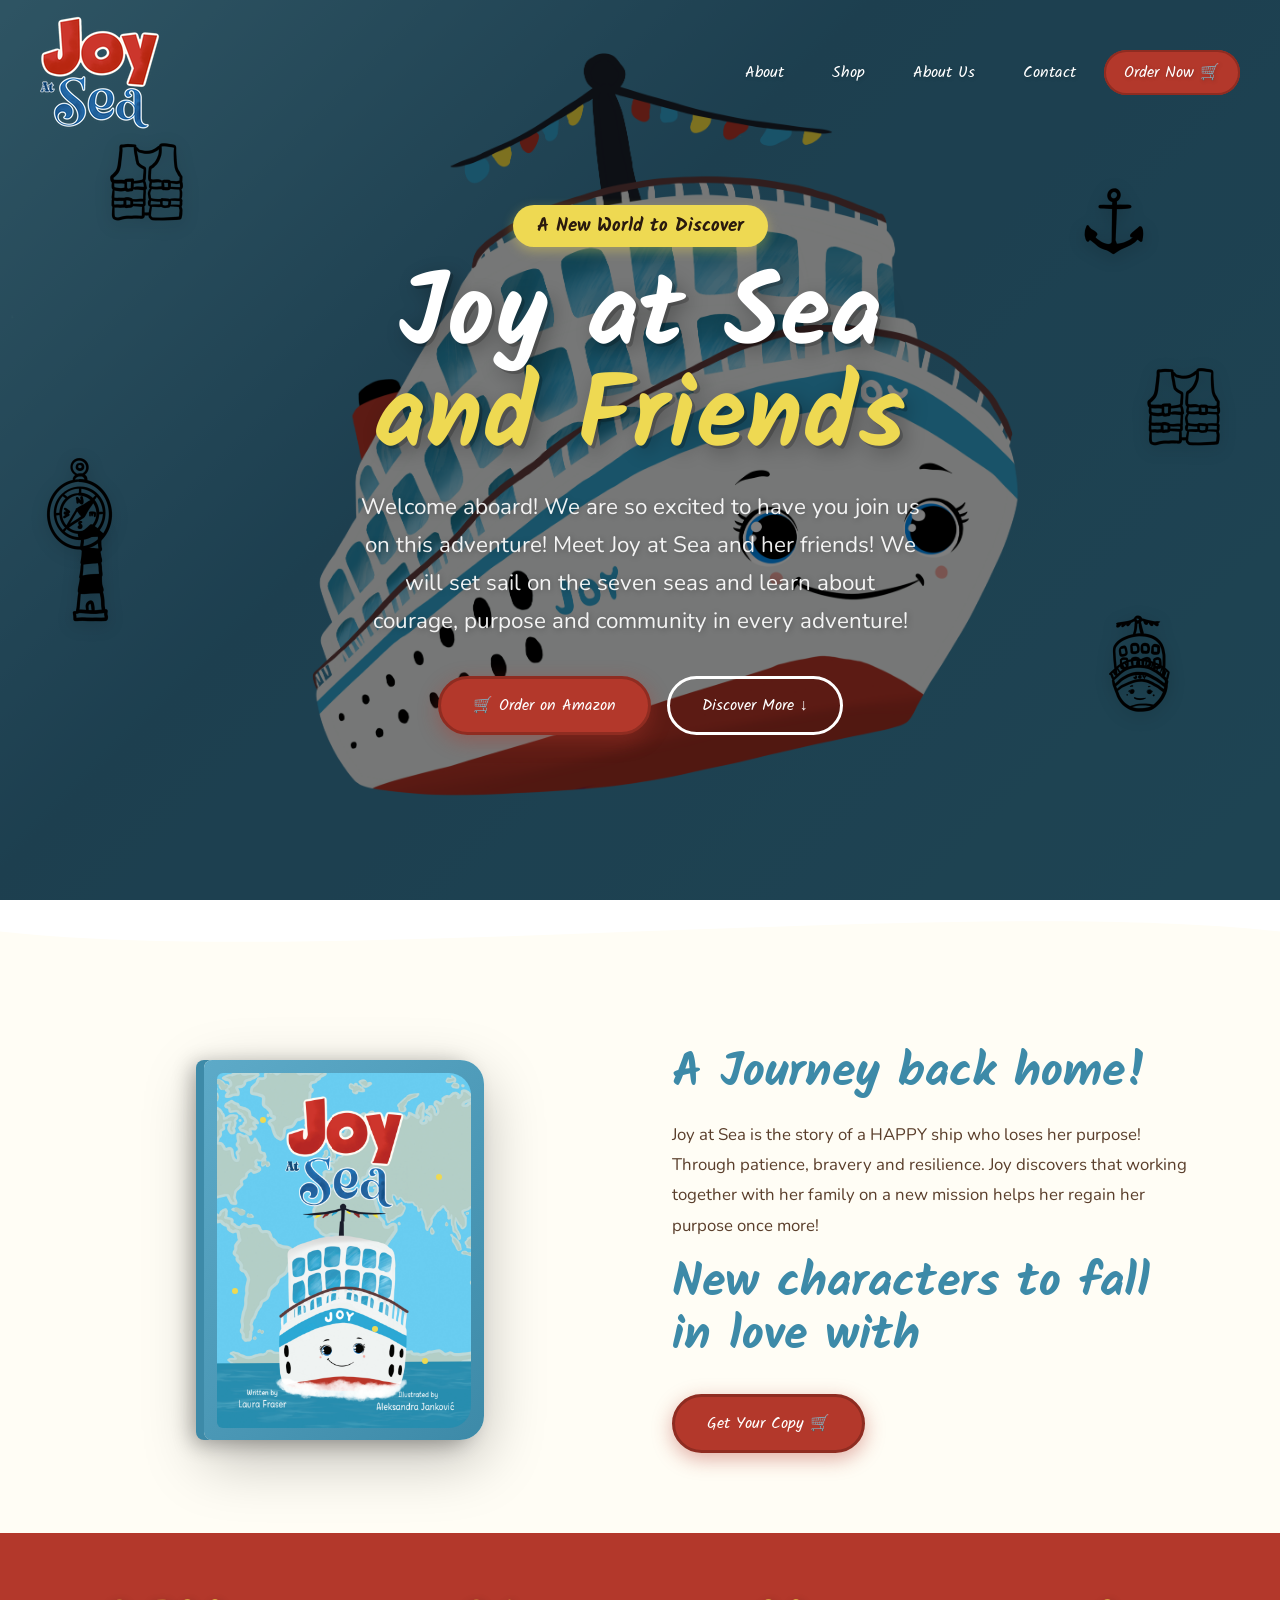
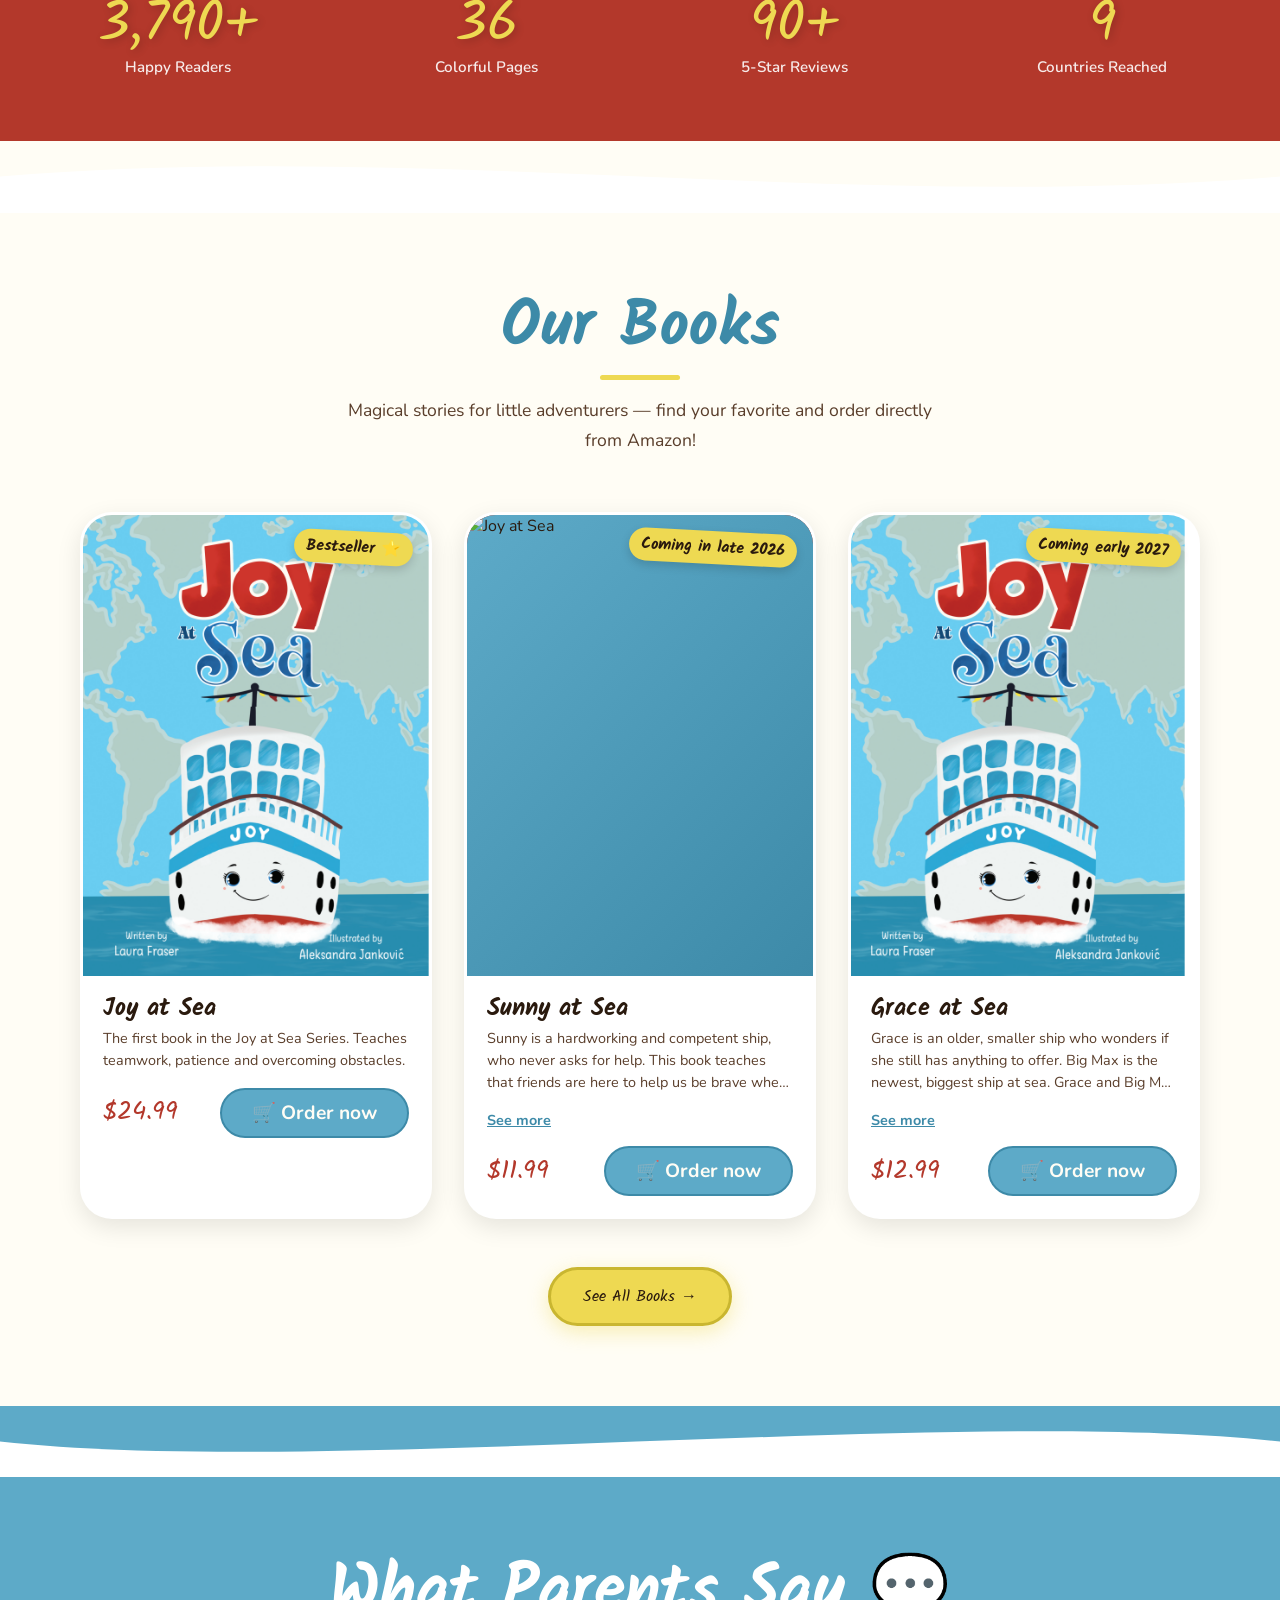
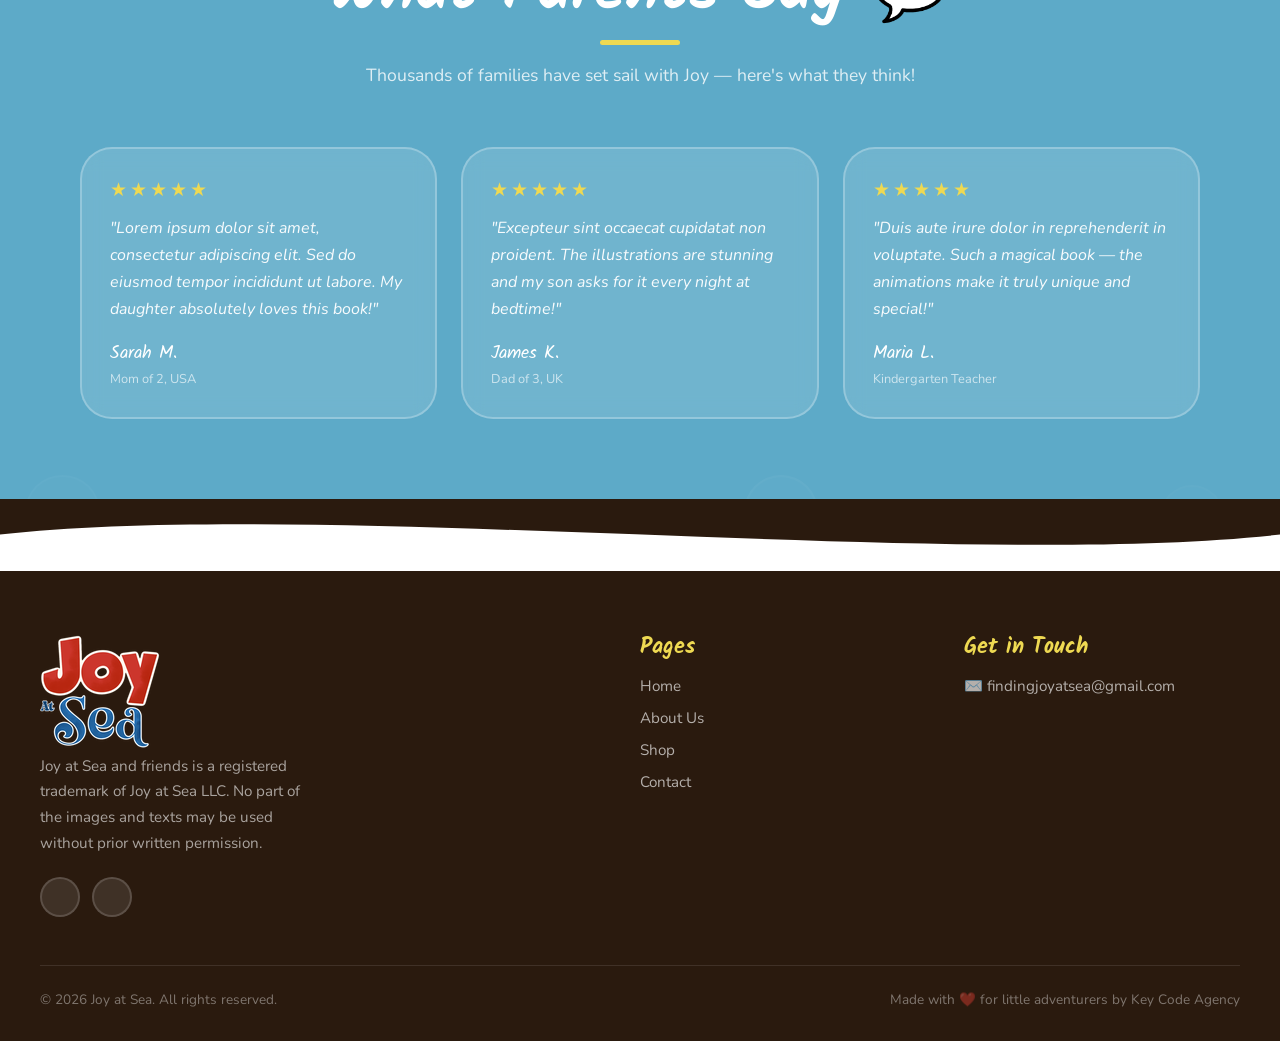
==== index.html @ 21cde9da "photos fixed" ====
<!doctype html>
<html lang="en">
	<head>
		<meta charset="UTF-8" />
		<meta name="viewport" content="width=device-width, initial-scale=1.0" />
		<title>Joy at Sea – Animated Children's Book</title>
		<meta
			name="description"
			content="Joy at Sea – A magical animated children's book full of adventure, wonder, and ocean fun!"
		/>
		<link rel="stylesheet" href="css/style.css" />
		<!-- Favicon emoji -->
		<link
			rel="icon"
			type="image/png"
			href="{css,js,images}/photos/joy-logo-80h.png"
		/>
	</head>
	<body>
		<!-- ===== NAVIGATION ===== -->
		<nav id="navbar">
			<a href="index.html" class="nav-logo">
				<img src="{css,js,images}/photos/joy-text-120w.png" alt="" />
			</a>
			<button class="hamburger" aria-label="Menu">
				<span></span><span></span><span></span>
			</button>
			<ul class="nav-links">
				<li><a href="#about" class="active">About</a></li>
				<li><a href="shop.html">Shop</a></li>
				<li><a href="about.html">About Us</a></li>
				<li><a href="#contact">Contact</a></li>
				<li><a href="shop.html" class="btn-nav">Order Now 🛒</a></li>
			</ul>
		</nav>

		<!-- ===== HERO ===== -->
		<section class="hero" id="home">
			<div class="hero-bg-placeholder">
				<img
					class="img-desktop"
					src="{css,js,images}/photos/Original_Joy.png"
					alt=""
				/>
				<img
					class="img-mobile"
					src="{css,js,images}/photos/joy-logo-80h.png"
					alt=""
				/>
			</div>

			<!-- Floating sea elements -->
			<div class="floating-elements">
				<img src="{css,js,images}/photos/stiker_01.png" class="float-el" />
				<img src="{css,js,images}/photos/stiker_02.png" class="float-el" />
				<img src="{css,js,images}/photos/stiker_03.png" class="float-el" />
				<img src="{css,js,images}/photos/stiker_04.png" class="float-el" />
				<img src="{css,js,images}/photos/stiker_05.png" class="float-el" />
				<img src="{css,js,images}/photos/stiker_06.png" class="float-el" />
			</div>

			<div class="hero-content">
				<div class="hero-badge">A New World to Discover</div>
				<h1>
					Joy at Sea
					<span>and Friends</span>
				</h1>
				<p>
					Welcome aboard! We are so excited to have you join us on this
					adventure! Meet Joy at Sea and her friends! We will set sail on the
					seven seas and learn about courage, purpose and community in every
					adventure!
				</p>
				<div class="hero-buttons">
					<a href="shop.html" class="btn btn-primary">🛒 Order on Amazon</a>
					<a href="#about" class="btn btn-outline">Discover More ↓</a>
				</div>
			</div>
		</section>

		<!-- Wave down -->
		<div class="wave-divider" style="margin-top: -4px">
			<svg viewBox="0 0 1440 80" preserveAspectRatio="none" fill="#fffdf5">
				<path d="M0,40 C360,80 1080,0 1440,40 L1440,80 L0,80 Z" />
			</svg>
		</div>

		<!-- ===== ABOUT THE BOOK ===== -->
		<section class="about-book" id="about">
			<div class="about-book-bg-placeholder"></div>
			<!-- To use your own background image, replace the line above with:
         <style>section.about-book { background-image: url('images/your-image.jpg'); }</style> -->

			<div class="section-inner">
				<div class="about-grid">
					<div class="book-mockup reveal-left">
						<!-- Book cover: replace .book-cover-placeholder with <img class="book-cover-img" src="images/cover.jpg" alt="Joy at Sea Cover"> -->
						<div class="book-cover">
							<div class="book-stars">
								<div class="star"></div>
								<div class="star"></div>
								<div class="star"></div>
								<div class="star"></div>
								<div class="star"></div>
							</div>
							<div class="book-cover-placeholder">
								<img
									class="book-cover-img"
									src="{css,js,images}/photos/Joy At Sea Cover.png"
									alt="Joe at sea book cover"
								/>
							</div>
						</div>
					</div>

					<div class="about-text reveal-right">
						<h2>A Journey back home!</h2>
						<p>
							Joy at Sea is the story of a HAPPY ship who loses her purpose!
							Through patience, bravery and resilience. Joy discovers that
							working together with her family on a new mission helps her regain
							her purpose once more!
						</p>

						<h2>New characters to fall in love with</h2>
						<a href="shop.html" class="btn btn-primary" style="margin-top: 12px"
							>Get Your Copy 🛒</a
						>
					</div>
				</div>
			</div>
		</section>

		<!-- ===== STATS STRIP ===== -->
		<div class="stats-strip">
			<div class="stats-strip-bg"></div>
			<div class="stats-inner">
				<div class="stat-item reveal">
					<span class="stat-number" data-target="5000" data-suffix="+">0</span>
					<span class="stat-label">Happy Readers</span>
				</div>
				<div class="stat-item reveal">
					<span class="stat-number" data-target="48" data-suffix="">0</span>
					<span class="stat-label">Colorful Pages</span>
				</div>
				<div class="stat-item reveal">
					<span class="stat-number" data-target="120" data-suffix="+">0</span>
					<span class="stat-label">5-Star Reviews</span>
				</div>
				<div class="stat-item reveal">
					<span class="stat-number" data-target="12" data-suffix="">0</span>
					<span class="stat-label">Countries Reached</span>
				</div>
			</div>
		</div>

		<!-- Wave up before featured -->
		<div class="wave-divider">
			<svg viewBox="0 0 1440 80" preserveAspectRatio="none" fill="#fffdf5">
				<path d="M0,40 C480,0 960,80 1440,40 L1440,0 L0,0 Z" />
			</svg>
		</div>

		<!-- ===== FEATURED PRODUCTS (Preview) ===== -->
		<section id="shop" style="position: relative">
			<!-- To use your own background: add background-image via inline style or replace the bg div -->
			<div
				style="position: absolute; inset: 0; background: #fffdf5; z-index: 0"
			></div>
			<div class="section-inner" style="position: relative; z-index: 1">
				<h2 class="section-title reveal" style="color: var(--blue-dark)">
					Our Books
				</h2>
				<p class="section-subtitle reveal">
					Magical stories for little adventurers — find your favorite and order
					directly from Amazon!
				</p>

				<div class="shop-grid">
					<!-- PRODUCT 1 -->
					<div class="product-card reveal">
						<div class="product-badge">Bestseller ⭐</div>
						<div class="product-img-placeholder"></div>
						<img
							class="product-img"
							src="{css,js,images}/photos/Joy At Sea Cover.png"
							alt="Joy at Sea"
						/>
						<!-- Replace above with: <img class="product-img" src="images/product1.jpg" alt="Joy at Sea Vol 1"> -->
						<div class="product-info">
							<h3>Joy at Sea</h3>
							<p>
								The first book in the Joy at Sea Series. Teaches teamwork,
								patience and overcoming obstacles.
							</p>
							<div class="product-footer">
								<span class="product-price">$24.99</span>
								<a
									href="https://shop.ingramspark.com/b/084?params=sQqWZgiI7M3MGwggZtmiuGdicFNL2VbLKhiHYtYXyLu&utm_source=ig&utm_medium=social&utm_content=link_in_bio&fbclid=PAZnRzaAS8pf1wZG9mAmV4dG4DYWVtAjExAHNydGMGYXBwX2lkDzEyNDAyNDU3NDI4NzQxNAABp8N5HvCpZ3BHooE8qTthQGfboJasi7maFwN2JS-lAzaxJG_0or3SMO8UllYd_aem_HT1iLD550cazXNlybi0LeQ"
									target="_blank"
									rel="noopener"
									class="btn-order"
									>🛒 Order now</a
								>
							</div>
						</div>
					</div>

					<!-- PRODUCT 2 -->
					<div class="product-card reveal">
						<div class="product-badge">Coming in late 2026</div>
						<div
							class="product-img-placeholder"
							style="background: linear-gradient(135deg, var(--red), #8f2c21)"
						>
							<img
								class="product-img"
								src="{css,js,images}/photos/SunnyAtSea"
								alt="Joy at Sea"
							/>
						</div>
						<div class="product-info">
							<h3>Sunny at Sea</h3>
							<p>
								Sunny is a hardworking and competent ship, who never asks for
								help. This book teaches that friends are here to help us be
								brave when we get sick and need a rest.
							</p>
							<button class="see-more-btn">See more</button>
							<div class="product-footer">
								<span class="product-price">$11.99</span>
								<a
									href="YOUR_AMAZON_LINK_HERE"
									target="_blank"
									rel="noopener"
									class="btn-order"
									>🛒 Order now</a
								>
							</div>
						</div>
					</div>

					<!-- PRODUCT 3 -->
					<div class="product-card reveal">
						<div class="product-badge">Coming early 2027</div>
						<div class="product-img-placeholder">
							<img
								class="product-img"
								src="{css,js,images}/photos/Joy At Sea Cover.png"
								alt="Joy at Sea"
							/>
							<div class="p-emoji"></div>
							<div class="p-text"></div>
						</div>
						<div class="product-info">
							<h3>Grace at Sea</h3>
							<p>
								Grace is an older, smaller ship who wonders if she still has
								anything to offer. Big Max is the newest, biggest ship at sea.
								Grace and Big Max learn they were both built to navigate rough
								waters no matter their age or size. This book teaches that we
								all have a place in this world for our specific gifts.
							</p>
							<button class="see-more-btn">See more</button>
							<div class="product-footer">
								<span class="product-price">$12.99</span>
								<a
									href="YOUR_AMAZON_LINK_HERE"
									target="_blank"
									rel="noopener"
									class="btn-order"
									>🛒 Order now</a
								>
							</div>
						</div>
					</div>
				</div>

				<div style="text-align: center; margin-top: 48px" class="reveal">
					<a href="shop.html" class="btn btn-secondary">See All Books →</a>
				</div>
			</div>
		</section>

		<!-- Wave before testimonials -->
		<div class="wave-divider">
			<svg viewBox="0 0 1440 80" preserveAspectRatio="none" fill="var(--blue)">
				<path d="M0,40 C360,80 1080,0 1440,40 L1440,0 L0,0 Z" />
			</svg>
		</div>

		<!-- ===== TESTIMONIALS ===== -->
		<section class="testimonials" id="reviews">
			<div class="testimonials-bg"></div>
			<div class="bubbles"></div>
			<div class="section-inner">
				<h2 class="section-title reveal">What Parents Say 💬</h2>
				<p class="section-subtitle reveal">
					Thousands of families have set sail with Joy — here's what they think!
				</p>

				<div class="testimonials-grid">
					<div class="testimonial-card reveal">
						<div class="testimonial-stars">★★★★★</div>
						<p class="testimonial-text">
							"Lorem ipsum dolor sit amet, consectetur adipiscing elit. Sed do
							eiusmod tempor incididunt ut labore. My daughter absolutely loves
							this book!"
						</p>
						<div class="testimonial-author">
							<div class="author-info">
								<strong>Sarah M.</strong>
								<span>Mom of 2, USA</span>
							</div>
						</div>
					</div>

					<div class="testimonial-card reveal">
						<div class="testimonial-stars">★★★★★</div>
						<p class="testimonial-text">
							"Excepteur sint occaecat cupidatat non proident. The illustrations
							are stunning and my son asks for it every night at bedtime!"
						</p>
						<div class="testimonial-author">
							<div class="author-info">
								<strong>James K.</strong>
								<span>Dad of 3, UK</span>
							</div>
						</div>
					</div>

					<div class="testimonial-card reveal">
						<div class="testimonial-stars">★★★★★</div>
						<p class="testimonial-text">
							"Duis aute irure dolor in reprehenderit in voluptate. Such a
							magical book — the animations make it truly unique and special!"
						</p>
						<div class="testimonial-author">
							<div class="author-info">
								<strong>Maria L.</strong>
								<span>Kindergarten Teacher</span>
							</div>
						</div>
					</div>
				</div>
			</div>
		</section>

		<!-- Wave after testimonials -->
		<div class="wave-divider">
			<svg
				viewBox="0 0 1440 80"
				preserveAspectRatio="none"
				fill="var(--text-dark)"
			>
				<path d="M0,40 C360,0 1080,80 1440,40 L1440,0 L0,0 Z" />
			</svg>
		</div>

		<!-- ===== FOOTER / CONTACT ===== -->
		<footer class="footer" id="contact">
			<div class="footer-inner">
				<div class="footer-grid">
					<div class="footer-brand reveal-left">
						<img
							src="{css,js,images}/photos/joy-text-120w.png"
							alt="JoyAtSea Logo"
						/>
						<p>
							Joy at Sea and friends is a registered trademark of Joy at Sea
							LLC. No part of the images and texts may be used without prior
							written permission.
						</p>
						<div class="social-links">
							<link
								class="social-link"
								rel="stylesheet"
								href="https://www.instagram.com/findingjoyatsea?igsh=amozOWJlbXJ4OW0w"
							/>

							<link
								class="social-link"
								rel="stylesheet"
								href="https://youtube.com/@findingjoyatsea?si=bPf1r65Qc0wdUSL6"
							/>
						</div>
					</div>

					<div class="footer-col reveal">
						<h4>Pages</h4>
						<ul>
							<li><a href="index.html">Home</a></li>
							<li><a href="about.html">About Us</a></li>
							<li><a href="shop.html">Shop</a></li>
							<li><a href="#contact">Contact</a></li>
						</ul>
					</div>

					<div class="footer-col reveal-right">
						<h4>Get in Touch</h4>
						<ul>
							<li>
								<a href="mailto:hello@joyatsea.com"
									>✉️ findingjoyatsea@gmail.com
								</a>
							</li>
						</ul>
					</div>
				</div>

				<div class="footer-bottom">
					<p>© 2026 Joy at Sea. All rights reserved.</p>
					<p>Made with ❤️ for little adventurers by Key Code Agency</p>
				</div>
			</div>
		</footer>

		<script src="js/main.js"></script>
	</body>
</html>
---- css/style.css ----
@import url("https://fonts.googleapis.com/css2?family=Caveat:wght@400;500;600;700&family=Nunito:wght@300;400;600;700;800&display=swap");
@import url("https://fonts.googleapis.com/css2?family=Kalam:wght@400;700&display=swap");

/* ===== CSS VARIABLES ===== */
:root {
	--red: #b3382b;
	--yellow: #eed952;
	--blue: #5daac8;
	--red-dark: #8f2c21;
	--yellow-dark: #c9b630;
	--blue-dark: #3d8aa8;
	--white: #ffffff;
	--cream: #fffdf5;
	--text-dark: #2a1a0e;
	--text-mid: #5a3e2b;
	--shadow: 0 8px 32px rgba(0, 0, 0, 0.15);
	--shadow-lg: 0 16px 48px rgba(0, 0, 0, 0.2);
	--radius: 20px;
	--radius-lg: 32px;
}

/* ===== RESET & BASE ===== */
*,
*::before,
*::after {
	margin: 0;
	padding: 0;
	box-sizing: border-box;
}

html {
	scroll-behavior: smooth;
	overflow-x: hidden;
}

body {
	font-family: "Nunito", sans-serif;
	color: var(--text-dark);
	overflow-x: hidden;
	cursor:
		url("data:image/svg+xml,%3Csvg xmlns='http://www.w3.org/2000/svg' width='24' height='24' viewBox='0 0 24 24'%3E%3Ctext y='20' font-size='20'%3E⚓%3C/text%3E%3C/svg%3E")
			12 12,
		auto;
}

/* ===== SCROLLBAR ===== */
::-webkit-scrollbar {
	width: 8px;
}
::-webkit-scrollbar-track {
	background: var(--cream);
}
::-webkit-scrollbar-thumb {
	background: var(--blue);
	border-radius: 10px;
}

/* ===== TYPOGRAPHY ===== */
h1,
h2,
h3,
h4 {
	font-family: "Kalam", cursive;
	font-weight: 700;
	font-style: normal;
	line-height: 1.1;
}

.handwritten {
	font-family: "Kalam", cursive;
	font-weight: 700;
	font-style: normal;
}

/* ===== NAVIGATION ===== */
nav {
	position: fixed;
	top: 0;
	left: 0;
	right: 0;
	z-index: 1000;
	padding: 16px 40px;
	display: flex;
	align-items: center;
	justify-content: space-between;
	transition: all 0.4s ease;
}

nav.scrolled {
	background: rgba(93, 170, 200, 0.95);
	backdrop-filter: blur(12px);
	box-shadow: 0 4px 20px rgba(0, 0, 0, 0.15);
	padding: 12px 40px;
}

.nav-logo {
	font-family: "Kalam", cursive;
	font-weight: 700;
	font-style: normal;

	font-size: 2rem;
	font-weight: 400;
	color: var(--white);
	text-decoration: none;
	text-shadow: 2px 2px 8px rgba(0, 0, 0, 0.3);
	display: flex;
	align-items: center;
	gap: 10px;
	transition: transform 0.3s ease;
}

.nav-logo:hover {
	transform: scale(1.05) rotate(-2deg);
}

.nav-logo span {
	font-size: 1.8rem;
	animation: bobbing 2s ease-in-out infinite;
}

@keyframes bobbing {
	0%,
	100% {
		transform: translateY(0) rotate(-5deg);
	}
	50% {
		transform: translateY(-5px) rotate(5deg);
	}
}

.nav-links {
	display: flex;
	list-style: none;
	gap: 8px;
	align-items: center;
}

.nav-links a {
	font-family: "Kalam", cursive;
	font-weight: 400;
	font-style: normal;
	color: var(--white);
	text-decoration: none;
	padding: 8px 18px;
	border-radius: 50px;
	transition: all 0.3s ease;
	border: 2px solid transparent;
	text-shadow: 1px 1px 4px rgba(0, 0, 0, 0.2);
}

.nav-links a:hover,
.nav-links a.active {
	background: var(--yellow);
	color: var(--text-dark);
	border-color: var(--yellow-dark);
	text-shadow: none;
	transform: translateY(-2px);
	box-shadow: 0 4px 12px rgba(238, 217, 82, 0.4);
}

.nav-links a.btn-nav {
	background: var(--red);
	color: var(--white);
	border-color: var(--red-dark);
}

.nav-links a.btn-nav:hover {
	background: var(--red-dark);
	color: var(--white);
	transform: translateY(-2px) scale(1.05);
}

/* Hamburger */
.hamburger {
	display: none;
	flex-direction: column;
	gap: 5px;
	cursor: pointer;
	padding: 5px;
	background: none;
	border: none;
}

.hamburger span {
	display: block;
	width: 28px;
	height: 3px;
	background: var(--white);
	border-radius: 3px;
	transition: all 0.3s ease;
}

.hamburger.open span:nth-child(1) {
	transform: translateY(8px) rotate(45deg);
}
.hamburger.open span:nth-child(2) {
	opacity: 0;
}
.hamburger.open span:nth-child(3) {
	transform: translateY(-8px) rotate(-45deg);
}

/* ===== WAVES (decorative) ===== */
.wave-divider {
	width: 100%;
	overflow: hidden;
	line-height: 0;
	margin: 0;
}

.wave-divider svg {
	display: block;
	width: 100%;
}

/* ===== HERO SECTION ===== */
.hero {
	min-height: 100vh;
	display: flex;
	align-items: center;
	justify-content: center;
	position: relative;
	overflow: hidden;
	padding: 120px 40px 80px;
	background-size: cover;
	background-position: center;
	background-repeat: no-repeat;
}

.hero-bg-placeholder {
	display: block;
	justify-content: center;
	position: absolute;
	inset: 0;
	background: linear-gradient(
		135deg,
		var(--blue) 0%,
		#3a7fa0 40%,
		var(--blue-dark) 100%
	);
	z-index: 0;
}

.hero-bg-placeholder img {
	display: block;
	width: 100%;
	height: 100%;
	object-fit: cover;
}

.hero-img-mobile {
	display: none;
}

.hero-bg-placeholder::after {
	content: "";
	position: absolute;
	inset: 0; /* pokriva ceo kontejner tj. sliku */
	background: rgba(0, 0, 0, 0.5); /* zatamnjenje po želji */
	pointer-events: none; /* da ne blokira klikove/hover na sadržaj iznad */
	z-index: 1;
}

/* Floating elements */
.floating-elements {
	position: absolute;
	inset: 0;
	pointer-events: none;
	z-index: 1;
}

.float-el {
	position: absolute;
	font-size: 2.5rem;
	animation: floatAround 6s ease-in-out infinite;
	filter: drop-shadow(0 4px 8px rgba(0, 0, 0, 0.2));
}

.float-el:nth-child(1) {
	top: 15%;
	left: 8%;
	animation-delay: 0s;
	font-size: 3rem;
}
.float-el:nth-child(2) {
	top: 20%;
	right: 10%;
	animation-delay: 1s;
	font-size: 2rem;
}
.float-el:nth-child(3) {
	bottom: 30%;
	left: 5%;
	animation-delay: 2s;
	font-size: 2.2rem;
}
.float-el:nth-child(4) {
	bottom: 20%;
	right: 8%;
	animation-delay: 0.5s;
	font-size: 3.5rem;
}
.float-el:nth-child(5) {
	top: 50%;
	left: 3%;
	animation-delay: 1.5s;
	font-size: 1.8rem;
}
.float-el:nth-child(6) {
	top: 40%;
	right: 4%;
	animation-delay: 2.5s;
	font-size: 2rem;
}

@keyframes floatAround {
	0%,
	100% {
		transform: translateY(0) rotate(-5deg) scale(1);
	}
	33% {
		transform: translateY(-20px) rotate(5deg) scale(1.1);
	}
	66% {
		transform: translateY(10px) rotate(-3deg) scale(0.95);
	}
}

.hero-content {
	position: relative;
	z-index: 2;
	text-align: center;
	max-width: 800px;
}

.hero-badge {
	display: inline-block;
	background: var(--yellow);
	color: var(--text-dark);
	font-family: "Kalam", cursive;
	font-weight: 700;
	font-style: normal;
	font-size: 1.2rem;
	padding: 6px 24px;
	border-radius: 50px;
	margin-bottom: 20px;
	box-shadow: 0 4px 12px rgba(238, 217, 82, 0.4);
	animation: fadeInDown 0.8s ease both;
	transform: rotate(-2deg);
}

.hero h1 {
	font-size: clamp(3.5rem, 8vw, 7rem);
	color: var(--white);
	text-shadow:
		3px 3px 0 rgba(0, 0, 0, 0.2),
		6px 6px 20px rgba(0, 0, 0, 0.3);
	margin-bottom: 16px;
	animation: fadeInUp 0.8s 0.2s ease both;
	line-height: 1;
}

.hero h1 span {
	color: var(--yellow);
	display: block;
}

.hero p {
	font-size: clamp(1.1rem, 2.5vw, 1.4rem);
	color: rgba(255, 255, 255, 0.92);
	max-width: 560px;
	margin: 0 auto 36px;
	line-height: 1.7;
	text-shadow: 1px 1px 6px rgba(0, 0, 0, 0.3);
	animation: fadeInUp 0.8s 0.4s ease both;
}

.hero-buttons {
	display: flex;
	gap: 16px;
	justify-content: center;
	flex-wrap: wrap;
	animation: fadeInUp 0.8s 0.6s ease both;
}

/* ===== BUTTONS ===== */
.btn {
	display: inline-flex;
	align-items: center;
	gap: 8px;
	font-family: "Kalam", cursive;
	font-weight: 400;
	font-style: normal;
	font-style: normal;
	padding: 14px 32px;
	border-radius: 50px;
	text-decoration: none;
	transition: all 0.3s cubic-bezier(0.34, 1.56, 0.64, 1);
	border: 3px solid transparent;
	cursor: pointer;
	position: relative;
	overflow: hidden;
}

.btn::before {
	content: "";
	position: absolute;
	top: 50%;
	left: 50%;
	width: 0;
	height: 0;
	background: rgba(255, 255, 255, 0.2);
	border-radius: 50%;
	transform: translate(-50%, -50%);
	transition:
		width 0.5s,
		height 0.5s;
}

.btn:hover::before {
	width: 300px;
	height: 300px;
}

.btn-primary {
	background: var(--red);
	color: var(--white);
	border-color: var(--red-dark);
	box-shadow: 0 6px 20px rgba(179, 56, 43, 0.4);
}

.btn-primary:hover {
	transform: translateY(-4px) scale(1.05);
	box-shadow: 0 12px 30px rgba(179, 56, 43, 0.5);
}

.btn-secondary {
	background: var(--yellow);
	color: var(--text-dark);
	border-color: var(--yellow-dark);
	box-shadow: 0 6px 20px rgba(238, 217, 82, 0.4);
}

.btn-secondary:hover {
	transform: translateY(-4px) scale(1.05);
	box-shadow: 0 12px 30px rgba(238, 217, 82, 0.5);
}

.btn-outline {
	background: transparent;
	color: var(--white);
	border-color: var(--white);
}

.btn-outline:hover {
	background: var(--white);
	color: var(--blue);
	transform: translateY(-4px) scale(1.05);
}

/* ===== SECTION BASE ===== */
section {
	position: relative;
	overflow: hidden;
}

.section-inner {
	max-width: 1200px;
	margin: 0 auto;
	padding: 80px 40px;
}

.section-title {
	font-family: "Kalam", cursive;
	font-weight: 700;
	font-style: normal;
	font-size: clamp(2.5rem, 5vw, 4rem);
	text-align: center;
	margin-bottom: 16px;
	position: relative;
}

.section-title::after {
	content: "";
	display: block;
	width: 80px;
	height: 5px;
	background: var(--yellow);
	border-radius: 10px;
	margin: 12px auto 0;
}

.section-subtitle {
	text-align: center;
	font-size: 1.1rem;
	color: var(--text-mid);
	max-width: 600px;
	margin: 0 auto 56px;
	line-height: 1.7;
}

/* ===== ABOUT BOOK SECTION ===== */
.about-book {
	background-size: cover;
	background-position: center;
}

.about-book-bg-placeholder {
	position: absolute;
	inset: 0;
	background: var(--cream);
	z-index: 0;
}

.about-book .section-inner {
	position: relative;
	z-index: 1;
}

.about-grid {
	display: grid;
	grid-template-columns: 1fr 1fr;
	gap: 64px;
	align-items: center;
}

.story-img img {
	display: flex;
	width: 100%;
}

.book-mockup {
	position: relative;
	display: flex;
	justify-content: center;
}

.book-cover {
	width: 280px;
	height: 380px;
	background: linear-gradient(135deg, var(--blue), var(--blue-dark));
	border-radius: 8px 24px 24px 8px;
	box-shadow:
		-8px 0 0 var(--blue-dark),
		-12px 4px 20px rgba(0, 0, 0, 0.3),
		0 20px 60px rgba(0, 0, 0, 0.25);
	display: flex;
	align-items: center;
	justify-content: center;
	flex-direction: column;
	gap: 12px;
	position: relative;
	animation: bookFloat 4s ease-in-out infinite;
	transition: transform 0.4s ease;
	overflow: hidden;
}

.book-cover:hover {
	transform: perspective(500px) rotateY(-15deg) scale(1.05);
}

@keyframes bookFloat {
	0%,
	100% {
		transform: translateY(0);
	}
	50% {
		transform: translateY(-12px);
	}
}

.book-cover-img {
	width: 100%;
	height: 100%;
	object-fit: cover;
	border-radius: 6px 22px 22px 6px;
}

.book-cover-placeholder {
	text-align: center;
	padding: 13px;
	color: white;
}

.book-cover-placeholder .emoji {
	font-size: 4rem;
	margin-bottom: 10px;
}
.book-cover-placeholder p {
	font-family: "Kalam", cursive;
	font-weight: 700;
	font-style: normal;
	font-size: 1.8rem;
	font-weight: 400;
	text-shadow: 2px 2px 6px rgba(0, 0, 0, 0.3);
}

.book-stars {
	position: absolute;
	inset: 0;
	pointer-events: none;
}

.star {
	position: absolute;
	width: 6px;
	height: 6px;
	background: var(--yellow);
	border-radius: 50%;
	animation: twinkle 2s ease-in-out infinite;
}

.star:nth-child(1) {
	top: 15%;
	left: 20%;
	animation-delay: 0s;
}
.star:nth-child(2) {
	top: 30%;
	right: 15%;
	animation-delay: 0.5s;
}
.star:nth-child(3) {
	top: 60%;
	left: 10%;
	animation-delay: 1s;
}
.star:nth-child(4) {
	bottom: 20%;
	right: 20%;
	animation-delay: 1.5s;
}
.star:nth-child(5) {
	top: 70%;
	left: 60%;
	animation-delay: 0.8s;
}

@keyframes twinkle {
	0%,
	100% {
		opacity: 1;
		transform: scale(1);
	}
	50% {
		opacity: 0.3;
		transform: scale(0.5);
	}
}

.about-text h2 {
	font-size: clamp(2rem, 4vw, 3rem);
	color: var(--blue-dark);
	margin-bottom: 20px;
}

.about-text p {
	font-size: 1.05rem;
	line-height: 1.8;
	color: var(--text-mid);
	margin-bottom: 16px;
}

.features-list {
	list-style: none;
	margin: 24px 0;
	display: flex;
	flex-direction: column;
	gap: 12px;
}

.features-list li {
	display: flex;
	align-items: center;
	gap: 12px;
	font-size: 1.05rem;
	color: var(--text-dark);
	font-weight: 600;
}

.features-list li span.icon {
	width: 36px;
	height: 36px;
	background: var(--yellow);
	border-radius: 50%;
	display: flex;
	align-items: center;
	justify-content: center;
	font-size: 1.1rem;
	flex-shrink: 0;
	box-shadow: 0 4px 10px rgba(238, 217, 82, 0.4);
}

/* ===== STATS STRIP ===== */
.stats-strip {
	padding: 48px 40px;
	position: relative;
	overflow: hidden;
}

.stats-strip-bg {
	position: absolute;
	inset: 0;
	background: var(--red);
	z-index: 0;
}

.stats-inner {
	max-width: 1200px;
	margin: 0 auto;
	display: grid;
	grid-template-columns: repeat(4, 1fr);
	gap: 32px;
	position: relative;
	z-index: 1;
}

.stat-item {
	text-align: center;
	color: var(--white);
	padding: 16px;
}

.stat-number {
	font-family: "Kalam", cursive;
	font-weight: 700;
	font-style: normal;
	font-size: 3.5rem;
	font-weight: 400;
	color: var(--yellow);
	display: block;
	line-height: 1;
	text-shadow: 2px 2px 8px rgba(0, 0, 0, 0.2);
}

.stat-label {
	font-size: 0.95rem;
	opacity: 0.9;
	font-weight: 600;
	margin-top: 4px;
	display: block;
}

/* ===== PRODUCT CARDS ===== */
.shop-grid {
	display: grid;
	grid-template-columns: repeat(auto-fill, minmax(350px, 1fr));
	gap: 32px;
}

.product-card {
	border-radius: var(--radius-lg);
	overflow: hidden;
	transition: all 0.4s cubic-bezier(0.34, 1.56, 0.64, 1);
	position: relative;
	background: var(--white);
	box-shadow: 0 8px 24px rgba(0, 0, 0, 0.1);
	border: 3px solid transparent;
	cursor: pointer;
}

.product-card:hover {
	transform: translateY(-12px) rotate(1deg);
	box-shadow: 0 20px 48px rgba(0, 0, 0, 0.18);
	border-color: var(--yellow);
}

.product-card:nth-child(even):hover {
	rotate: -1deg;
}

.product-img {
	width: 100%;
	aspect-ratio: 3/4;
	object-fit: cover;
	display: block;
	background: linear-gradient(135deg, var(--blue) 0%, var(--blue-dark) 100%);
}

.product-img-placeholder {
	width: 100%;
	display: flex;
	align-items: center;
	justify-content: center;
}

.product-img-placeholder .p-emoji {
	font-size: 3.5rem;
}
.product-img-placeholder .p-text {
	font-family: "Kalam", cursive;
	font-weight: 700;
	font-style: normal;
	font-size: 1.2rem;
	text-align: center;
	padding: 0 12px;
}

.product-badge {
	position: absolute;
	top: 16px;
	right: 16px;
	background: var(--yellow);
	color: var(--text-dark);
	font-family: "Kalam", cursive;
	font-weight: 700;
	font-style: normal;
	font-size: 1rem;
	padding: 4px 12px;
	border-radius: 50px;
	transform: rotate(3deg);
	box-shadow: 0 4px 10px rgba(0, 0, 0, 0.15);
}

.product-info {
	padding: 20px;
}

.product-meta {
}

.product-info h3 {
	font-family: "Kalam", cursive;
	font-weight: 700;
	font-style: normal;
	font-size: 1.5rem;
	color: var(--text-dark);
	margin-bottom: 6px;
}

.product-info p {
	font-size: 0.9rem;
	color: var(--text-mid);
	line-height: 1.5;
	margin-bottom: 16px;
	display: -webkit-box;
	-webkit-line-clamp: 3; /* koliko linija da prikaže pre skraćivanja */
	-webkit-box-orient: vertical;
	overflow: hidden;
	transition: -webkit-line-clamp 0.3s ease;
}

.product-info p.expanded {
	-webkit-line-clamp: unset;
	overflow: visible;
}

.see-more-btn {
	background: none;
	border: none;
	color: var(--blue-dark);
	font-family: "Nunito", sans-serif;
	font-weight: 700;
	font-size: 0.9rem;
	cursor: pointer;
	padding: 0;
	margin-bottom: 16px;
	display: inline-block;
	text-decoration: underline;
}

.see-more-btn:hover {
	color: var(--red);
}

.product-footer {
	display: flex;
	align-items: center;
	flex-wrap: wrap;
	justify-content: space-between;
	gap: 20px;
}

.product-price {
	font-family: "Kalam", cursive;
	font-weight: 400;
	font-style: normal;
	font-size: 1.6rem;
	font-weight: 400;
	color: var(--red);
}

.btn-order {
	display: inline-flex;
	align-items: center;
	gap: 6px;
	background: var(--blue);
	color: var(--cream);
	font-family: "Nunito", sans-serif;
	font-size: 1.2rem;
	font-weight: 700;
	padding: 10px 30px;
	border-radius: 50px;
	text-decoration: none;
	transition: all 0.3s ease;
	border: 2px solid var(--blue-dark);
}

.btn-order:hover {
	background: var(--red);
	color: var(--white);
	border-color: var(--red-dark);
	transform: scale(1.05);
}

/* ===== TESTIMONIALS ===== */
.testimonials {
	position: relative;
}

.testimonials-bg {
	position: absolute;
	inset: 0;
	background: var(--blue);
	z-index: 0;
}

.testimonials .section-inner {
	position: relative;
	z-index: 1;
}

.testimonials .section-title,
.testimonials .section-subtitle {
	color: var(--white);
}

.testimonials .section-subtitle {
	color: rgba(255, 255, 255, 0.8);
}

.testimonials .section-title::after {
	background: var(--yellow);
}

.testimonials-grid {
	display: grid;
	grid-template-columns: repeat(auto-fill, minmax(300px, 1fr));
	gap: 24px;
}

.testimonial-card {
	background: rgba(255, 255, 255, 0.12);
	backdrop-filter: blur(10px);
	border: 2px solid rgba(255, 255, 255, 0.25);
	border-radius: var(--radius-lg);
	padding: 28px;
	transition: all 0.3s ease;
}

.testimonial-card:hover {
	background: rgba(255, 255, 255, 0.2);
	transform: translateY(-6px);
}

.testimonial-stars {
	color: var(--yellow);
	font-size: 1.2rem;
	margin-bottom: 12px;
	letter-spacing: 3px;
}

.testimonial-text {
	font-size: 1rem;
	color: rgba(255, 255, 255, 0.95);
	line-height: 1.7;
	font-style: italic;
	margin-bottom: 16px;
}

.testimonial-author {
	display: flex;
	align-items: center;
	gap: 12px;
}

.author-avatar {
	width: 44px;
	height: 44px;
	border-radius: 50%;
	background: var(--yellow);
	display: flex;
	align-items: center;
	justify-content: center;
	font-size: 1.3rem;
	border: 3px solid rgba(255, 255, 255, 0.4);
}

.author-info strong {
	display: block;
	color: var(--white);
	font-size: 0.95rem;
	font-family: "Kalam", cursive;
	font-weight: 400;
	font-style: normal;
	font-size: 1.1rem;
}

.author-info span {
	color: rgba(255, 255, 255, 0.65);
	font-size: 0.8rem;
}

/* ===== ABOUT PAGE ===== */
.team-grid {
	display: grid;
	grid-template-columns: repeat(auto-fill, minmax(280px, 1fr));
	gap: 40px;
	margin-top: 56px;
}

.team-card {
	text-align: center;
	padding: 40px 24px;
	border-radius: var(--radius-lg);
	background: white;
	box-shadow: 0 8px 32px rgba(0, 0, 0, 0.08);
	border: 3px solid transparent;
	transition: all 0.4s cubic-bezier(0.34, 1.56, 0.64, 1);
}

.team-card:hover {
	border-color: var(--blue);
	transform: translateY(-8px);
	box-shadow: 0 20px 48px rgba(93, 170, 200, 0.2);
}

.team-avatar {
	width: 120px;
	height: 120px;
	border-radius: 50%;
	margin: 0 auto 20px;
	background: linear-gradient(135deg, var(--blue), var(--blue-dark));
	display: flex;
	align-items: center;
	justify-content: center;
	font-size: 3rem;
	border: 5px solid var(--yellow);
	box-shadow: 0 8px 24px rgba(93, 170, 200, 0.3);
	overflow: hidden;
	transition: transform 0.4s ease;
}

.team-card:hover .team-avatar {
	transform: scale(1.1) rotate(5deg);
}

.team-card h3 {
	font-size: 1.8rem;
	color: var(--text-dark);
	margin-bottom: 6px;
}

.team-card .role {
	color: var(--blue);
	font-weight: 700;
	font-size: 0.9rem;
	text-transform: uppercase;
	letter-spacing: 1px;
	margin-bottom: 14px;
}

.team-card p {
	color: var(--text-mid);
	line-height: 1.7;
	font-size: 0.95rem;
}

.mission-section {
	position: relative;
}

.mission-section-bg {
	position: absolute;
	inset: 0;
	background: var(--yellow);
	z-index: 0;
}

.mission-section .section-inner {
	position: relative;
	z-index: 1;
}

.mission-content {
	max-width: 760px;
	margin: 0 auto;
	text-align: center;
}

.mission-content .big-quote {
	font-family: "Kalam", cursive;
	font-weight: 400;
	font-style: normal;
	font-size: clamp(1.6rem, 3.5vw, 2.4rem);
	color: var(--text-dark);
	line-height: 1.5;
	margin-bottom: 24px;
	position: relative;
	padding: 0 40px;
}

.mission-content .big-quote::before,
.mission-content .big-quote::after {
	content: '"';
	font-size: 5rem;
	color: var(--red);
	opacity: 0.3;
	position: absolute;
	font-family: Georgia, serif;
	line-height: 1;
}

.mission-content .big-quote::before {
	top: -20px;
	left: 0;
}
.mission-content .big-quote::after {
	bottom: -40px;
	right: 0;
}

/* ===== CONTACT / FOOTER ===== */
.footer {
	position: relative;
	padding: 64px 40px 32px;
	background: var(--text-dark);
}

.footer-inner {
	max-width: 1200px;
	margin: 0 auto;
}

.footer-grid {
	display: grid;
	grid-template-columns: 2fr 1fr 1fr;
	gap: 48px;
	margin-bottom: 48px;
}

.footer-brand .logo {
	font-family: "Kalam", cursive;
	font-weight: 400;
	font-style: normal;
	font-size: 2.2rem;
	color: var(--yellow);
	display: flex;
	align-items: center;
	gap: 10px;
	margin-bottom: 16px;
	text-decoration: none;
}

.footer-brand p {
	color: rgba(255, 255, 255, 0.6);
	line-height: 1.7;
	font-size: 0.95rem;
	max-width: 280px;
}

.footer-col h4 {
	font-family: "Kalam", cursive;
	font-weight: 700;
	font-style: normal;
	font-size: 1.4rem;
	color: var(--yellow);
	margin-bottom: 16px;
}

.footer-col ul {
	list-style: none;
	display: flex;
	flex-direction: column;
	gap: 10px;
}

.footer-col ul a {
	color: rgba(255, 255, 255, 0.65);
	text-decoration: none;
	font-size: 0.95rem;
	transition: color 0.3s ease;
}

.footer-col ul a:hover {
	color: var(--yellow);
}

.social-links {
	display: flex;
	gap: 12px;
	margin-top: 20px;
}

.social-link {
	width: 40px;
	height: 40px;
	border-radius: 50%;
	background: rgba(255, 255, 255, 0.1);
	display: flex;
	align-items: center;
	justify-content: center;
	text-decoration: none;
	font-size: 1.1rem;
	transition: all 0.3s ease;
	border: 2px solid rgba(255, 255, 255, 0.15);
}

.social-link:hover {
	background: var(--yellow);
	transform: translateY(-3px);
	border-color: var(--yellow-dark);
}

.footer-bottom {
	border-top: 1px solid rgba(255, 255, 255, 0.1);
	padding-top: 24px;
	display: flex;
	justify-content: space-between;
	align-items: center;
	flex-wrap: wrap;
	gap: 12px;
}

.footer-bottom p {
	color: rgba(255, 255, 255, 0.4);
	font-size: 0.85rem;
}

/* ===== PAGE HEADER ===== */
.page-header {
	min-height: 45vh;
	display: flex;
	align-items: center;
	justify-content: center;
	text-align: center;
	padding: 120px 40px 80px;
	position: relative;
	overflow: hidden;
	background-size: cover;
	background-position: center;
}

.page-header-bg {
	position: absolute;
	inset: 0;
	background: linear-gradient(135deg, var(--blue) 0%, var(--blue-dark) 100%);
	z-index: 0;
}

.page-header-content {
	position: relative;
	z-index: 2;
}

.page-header h1 {
	font-size: clamp(3rem, 6vw, 5.5rem);
	color: var(--white);
	text-shadow: 3px 3px 12px rgba(0, 0, 0, 0.3);
	margin-bottom: 12px;
}

.page-header p {
	font-size: 1.2rem;
	color: rgba(255, 255, 255, 0.85);
	max-width: 500px;
	margin: 0 auto;
}

/* ===== SCROLL value-cardL ===== */
.reveal {
	opacity: 0;
	transform: translateY(40px);
	transition:
		opacity 0.7s ease,
		transform 0.7s ease;
}

.reveal.visible {
	opacity: 1;
	transform: translateY(0);
}

.reveal-left {
	opacity: 0;
	transform: translateX(-40px);
	transition:
		opacity 0.7s ease,
		transform 0.7s ease;
}

.reveal-left.visible {
	opacity: 1;
	transform: translateX(0);
}

.reveal-right {
	opacity: 0;
	transform: translateX(40px);
	transition:
		opacity 0.7s ease,
		transform 0.7s ease;
}

.reveal-right.visible {
	opacity: 1;
	transform: translateX(0);
}

/* ===== ANIMATIONS ===== */
@keyframes fadeInDown {
	from {
		opacity: 0;
		transform: translateY(-20px);
	}
	to {
		opacity: 1;
		transform: translateY(0);
	}
}

@keyframes fadeInUp {
	from {
		opacity: 0;
		transform: translateY(20px);
	}
	to {
		opacity: 1;
		transform: translateY(0);
	}
}

/* Bubbles animation */
.bubbles {
	position: absolute;
	inset: 0;
	pointer-events: none;
	overflow: hidden;
	z-index: 1;
}

.bubble {
	position: absolute;
	bottom: -50px;
	border-radius: 50%;
	background: rgba(255, 255, 255, 0.08);
	border: 2px solid rgba(255, 255, 255, 0.12);
	animation: bubbleRise linear infinite;
}

@keyframes bubbleRise {
	to {
		transform: translateY(-110vh);
		opacity: 0;
	}
}

/* ===== RESPONSIVE ===== */
@media (max-width: 1024px) {
	.about-grid {
		grid-template-columns: 1fr;
		gap: 40px;
		text-align: center;
	}
	.about-grid .book-mockup {
		order: -1;
	}
	.features-list {
		align-items: center;
	}
	.stats-inner {
		grid-template-columns: repeat(2, 1fr);
	}
	.footer-grid {
		grid-template-columns: 1fr 1fr;
	}
	.footer-brand {
		grid-column: 1 / -1;
	}
}

@media (max-width: 768px) {
	nav {
		padding: 14px 20px;
	}
	nav.scrolled {
		padding: 10px 20px;
	}
	.nav-links {
		display: none;
		position: fixed;
		top: 0;
		left: 0;
		right: 0;
		bottom: 0;
		background: rgba(61, 138, 168, 0.97);
		backdrop-filter: blur(20px);
		flex-direction: column;
		align-items: center;
		justify-content: center;
		gap: 20px;
		z-index: 999;
	}
	.nav-links.open {
		display: flex;
	}
	.nav-links a {
		font-size: 2rem;
	}
	.hamburger {
		display: flex;
		z-index: 1001;
	}

	.hero {
		padding: 100px 24px 60px;
	}

	.hero-bg-placeholder img {
		display: block;
		object-fit: contain;
	}

	.section-inner {
		padding: 60px 24px;
	}
	.stats-inner {
		grid-template-columns: repeat(2, 1fr);
		gap: 16px;
	}
	.shop-grid {
		grid-template-columns: repeat(2, 1fr);
		gap: 20px;
	}
	.footer-grid {
		grid-template-columns: 1fr;
		gap: 32px;
	}
	.footer-bottom {
		flex-direction: column;
		text-align: center;
	}

	.page-header {
		padding: 100px 24px 60px;
	}
}

@media (max-width: 480px) {
	.shop-grid {
		grid-template-columns: 1fr;
		max-width: 320px;
		margin: 0 auto;
	}
	.stats-inner {
		grid-template-columns: 1fr 1fr;
	}
	.hero-buttons {
		flex-direction: column;
		align-items: center;
	}
	.btn {
		width: 100%;
		justify-content: center;
		max-width: 300px;
	}
	.testimonials-grid {
		grid-template-columns: 1fr;
	}
}
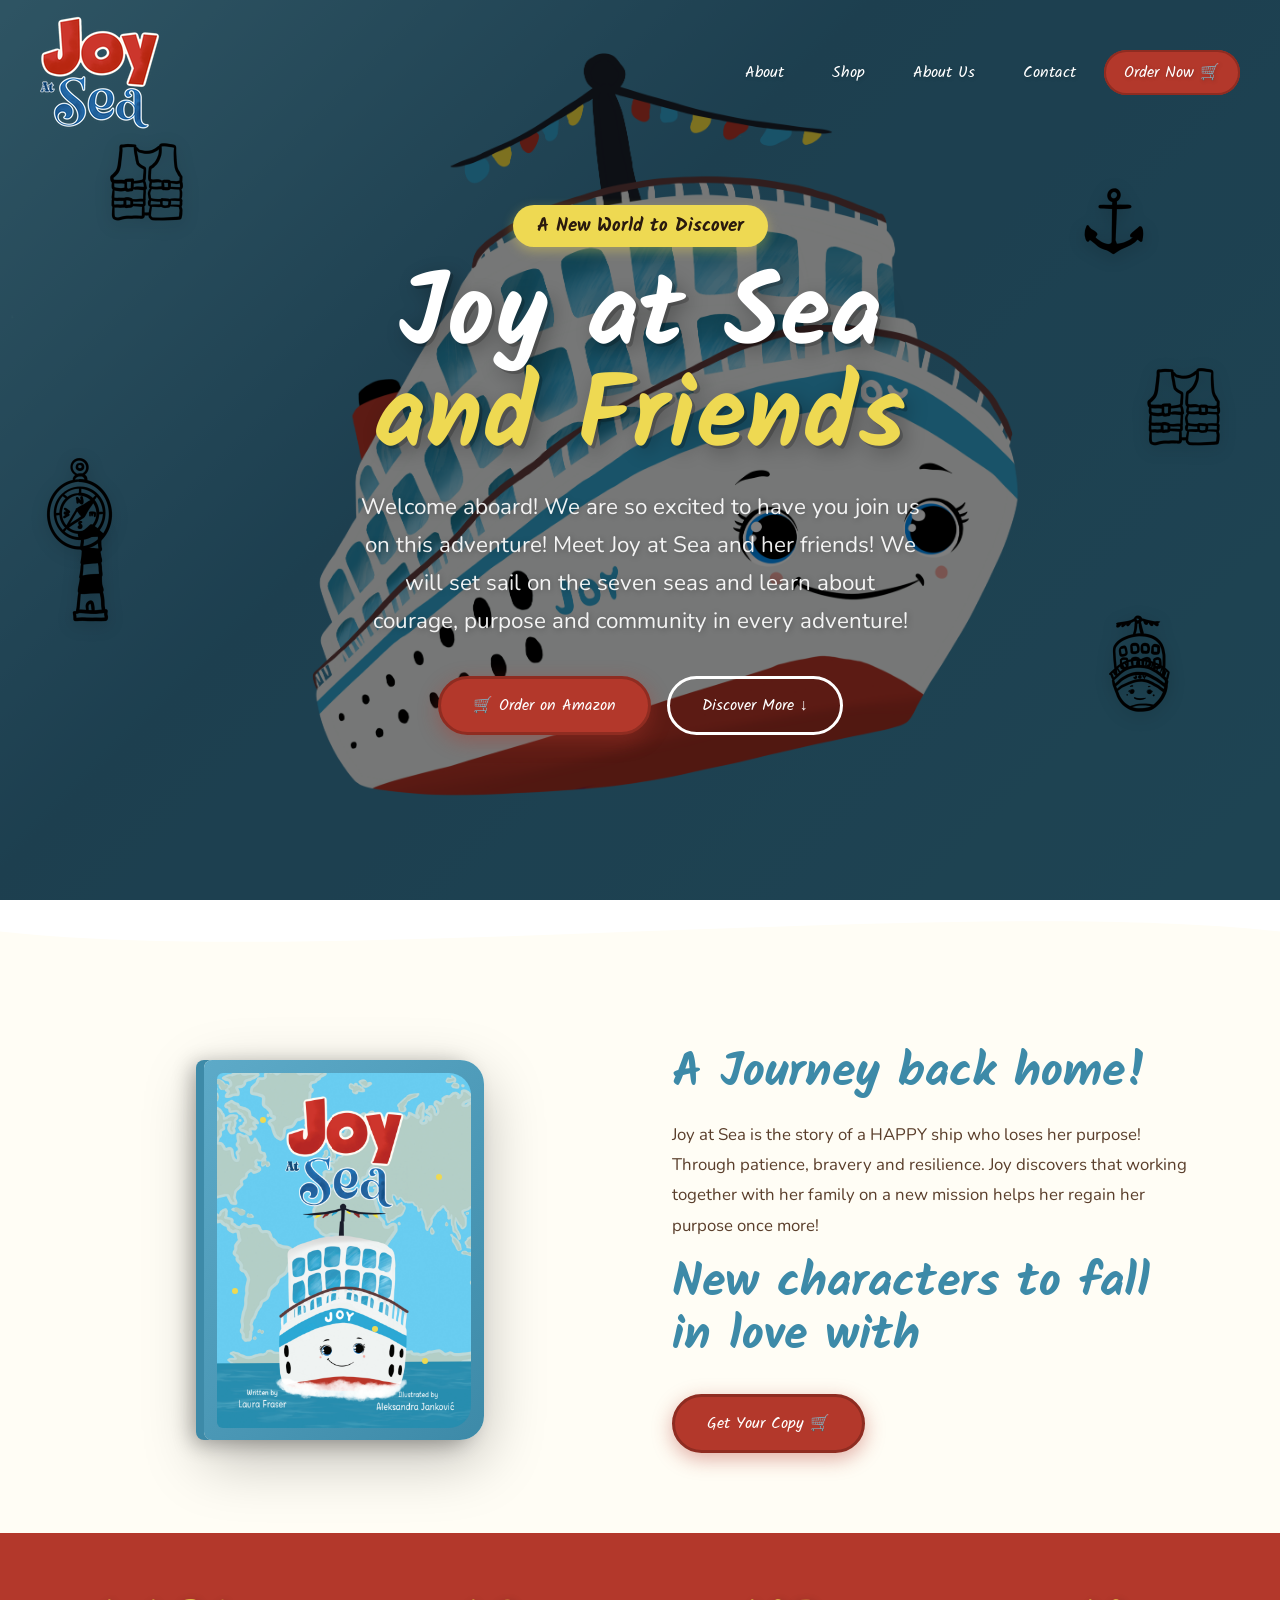
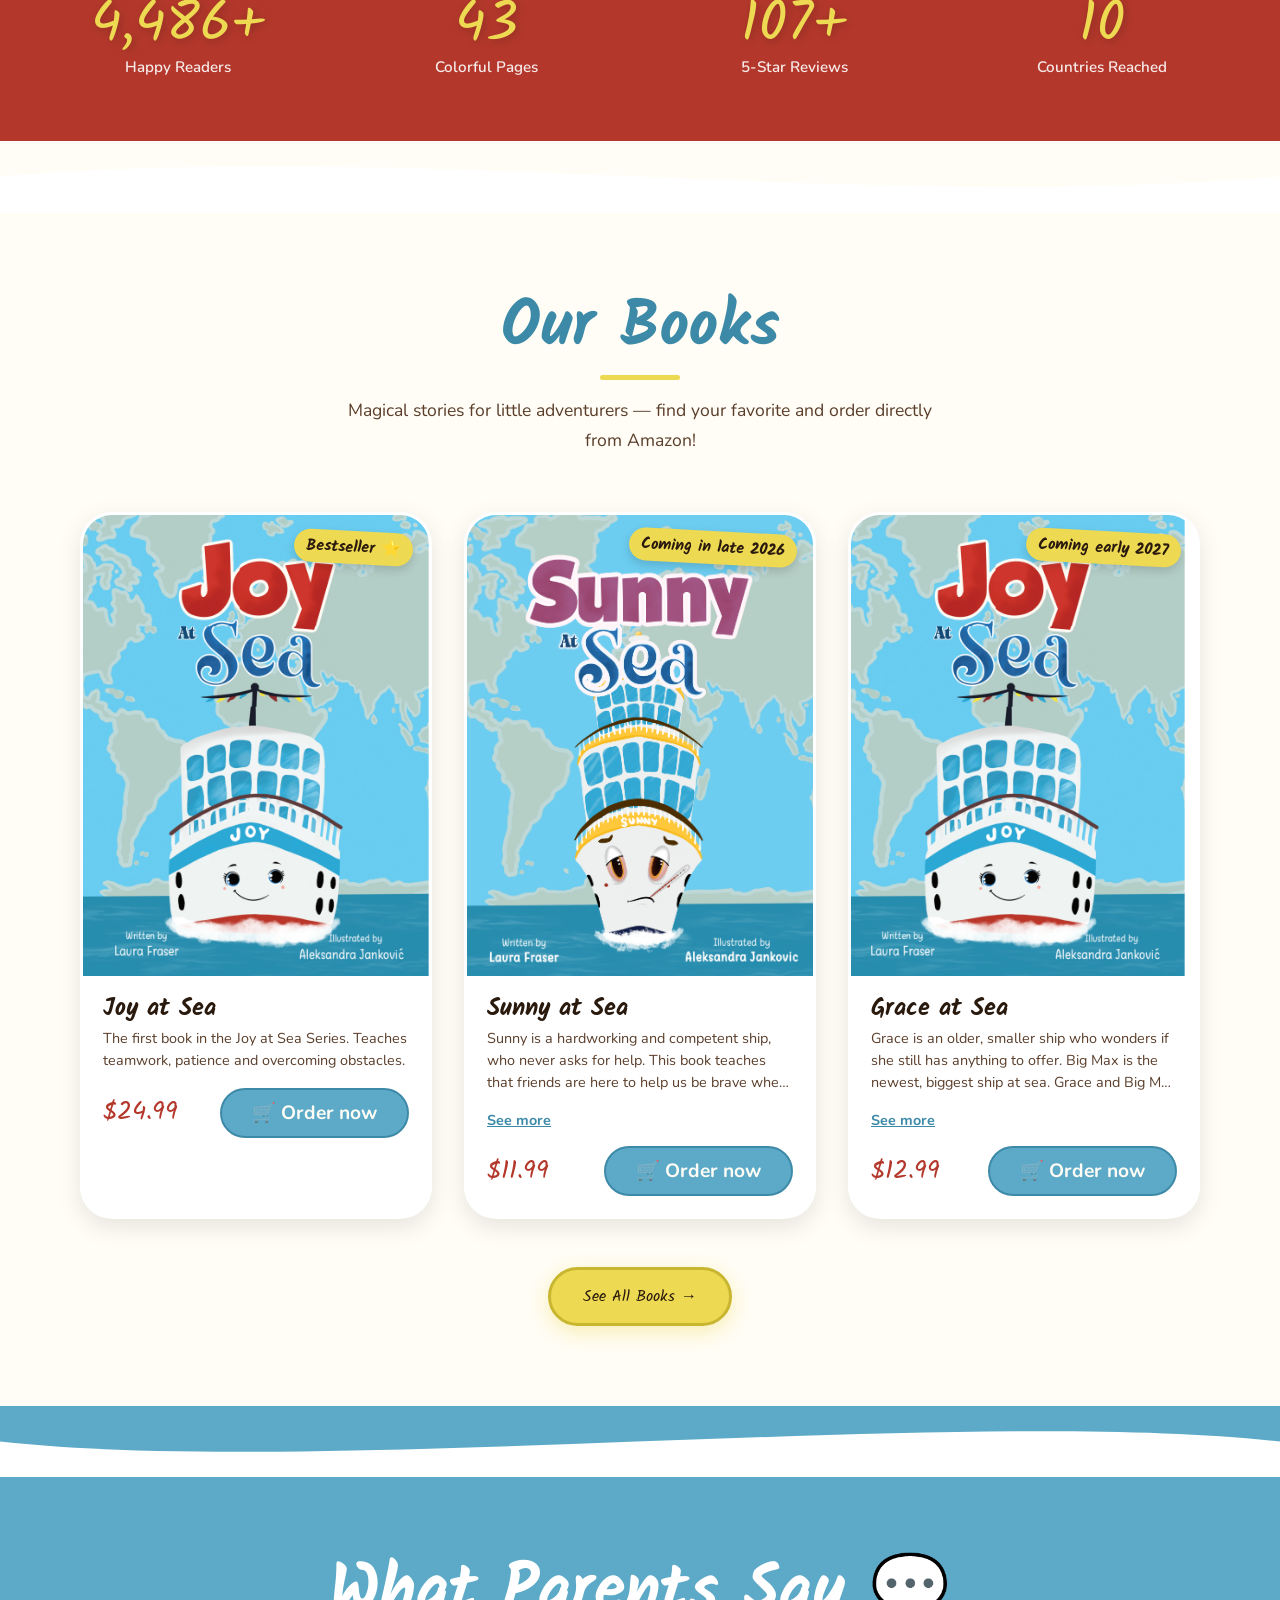
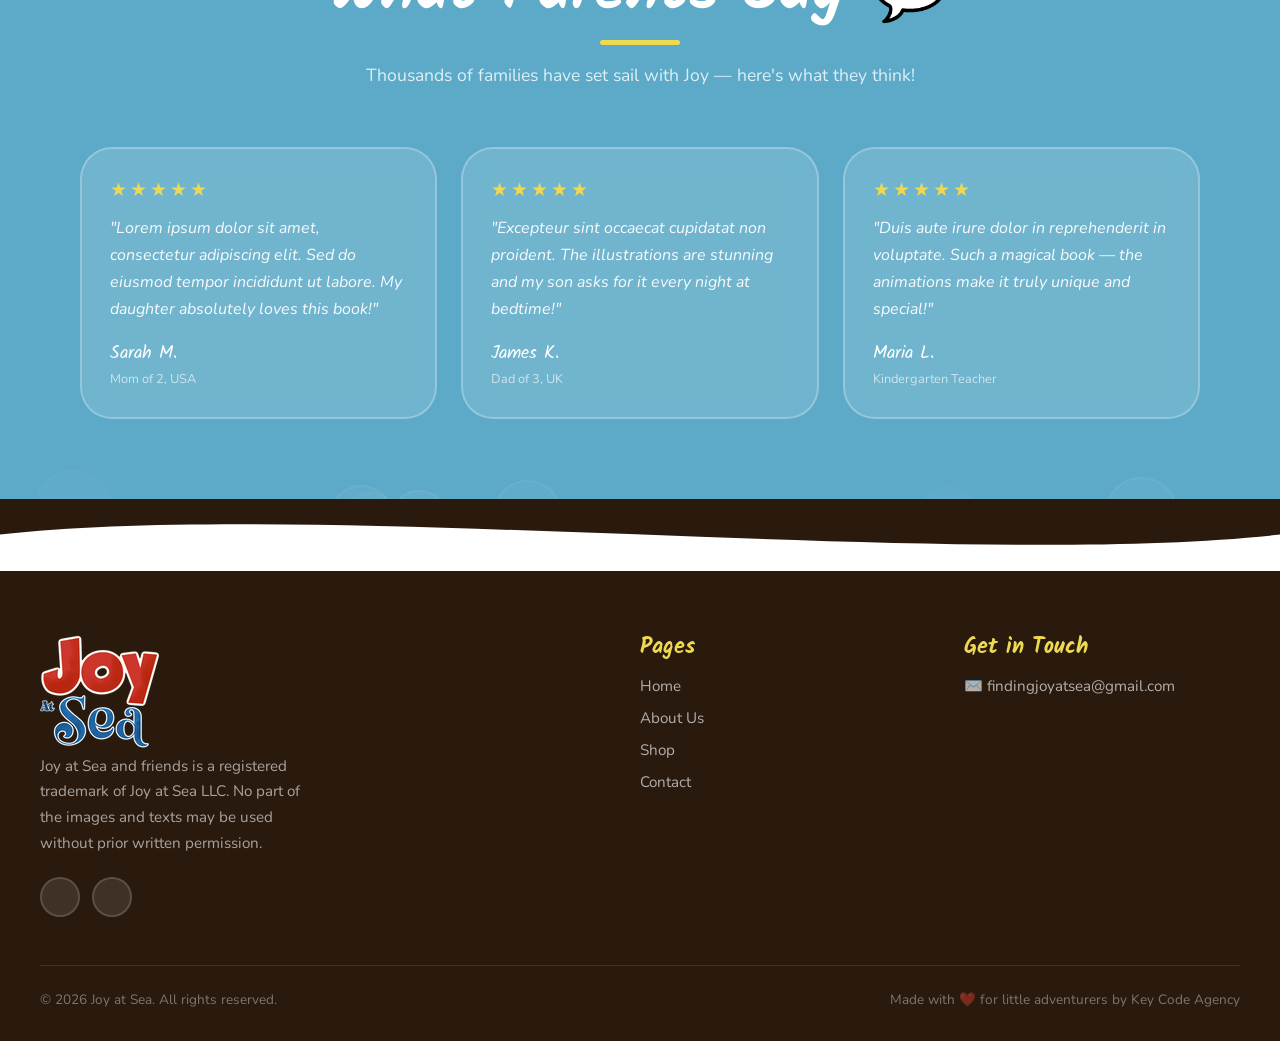
==== commit bc154ce9: "photo fixed" ====
--- a/index.html
+++ b/index.html
@@ -215,7 +215,7 @@
 						>
 							<img
 								class="product-img"
-								src="{css,js,images}/photos/SunnyAtSea"
+								src="{css,js,images}/photos/SunnyAtSea.png"
 								alt="Joy at Sea"
 							/>
 						</div>
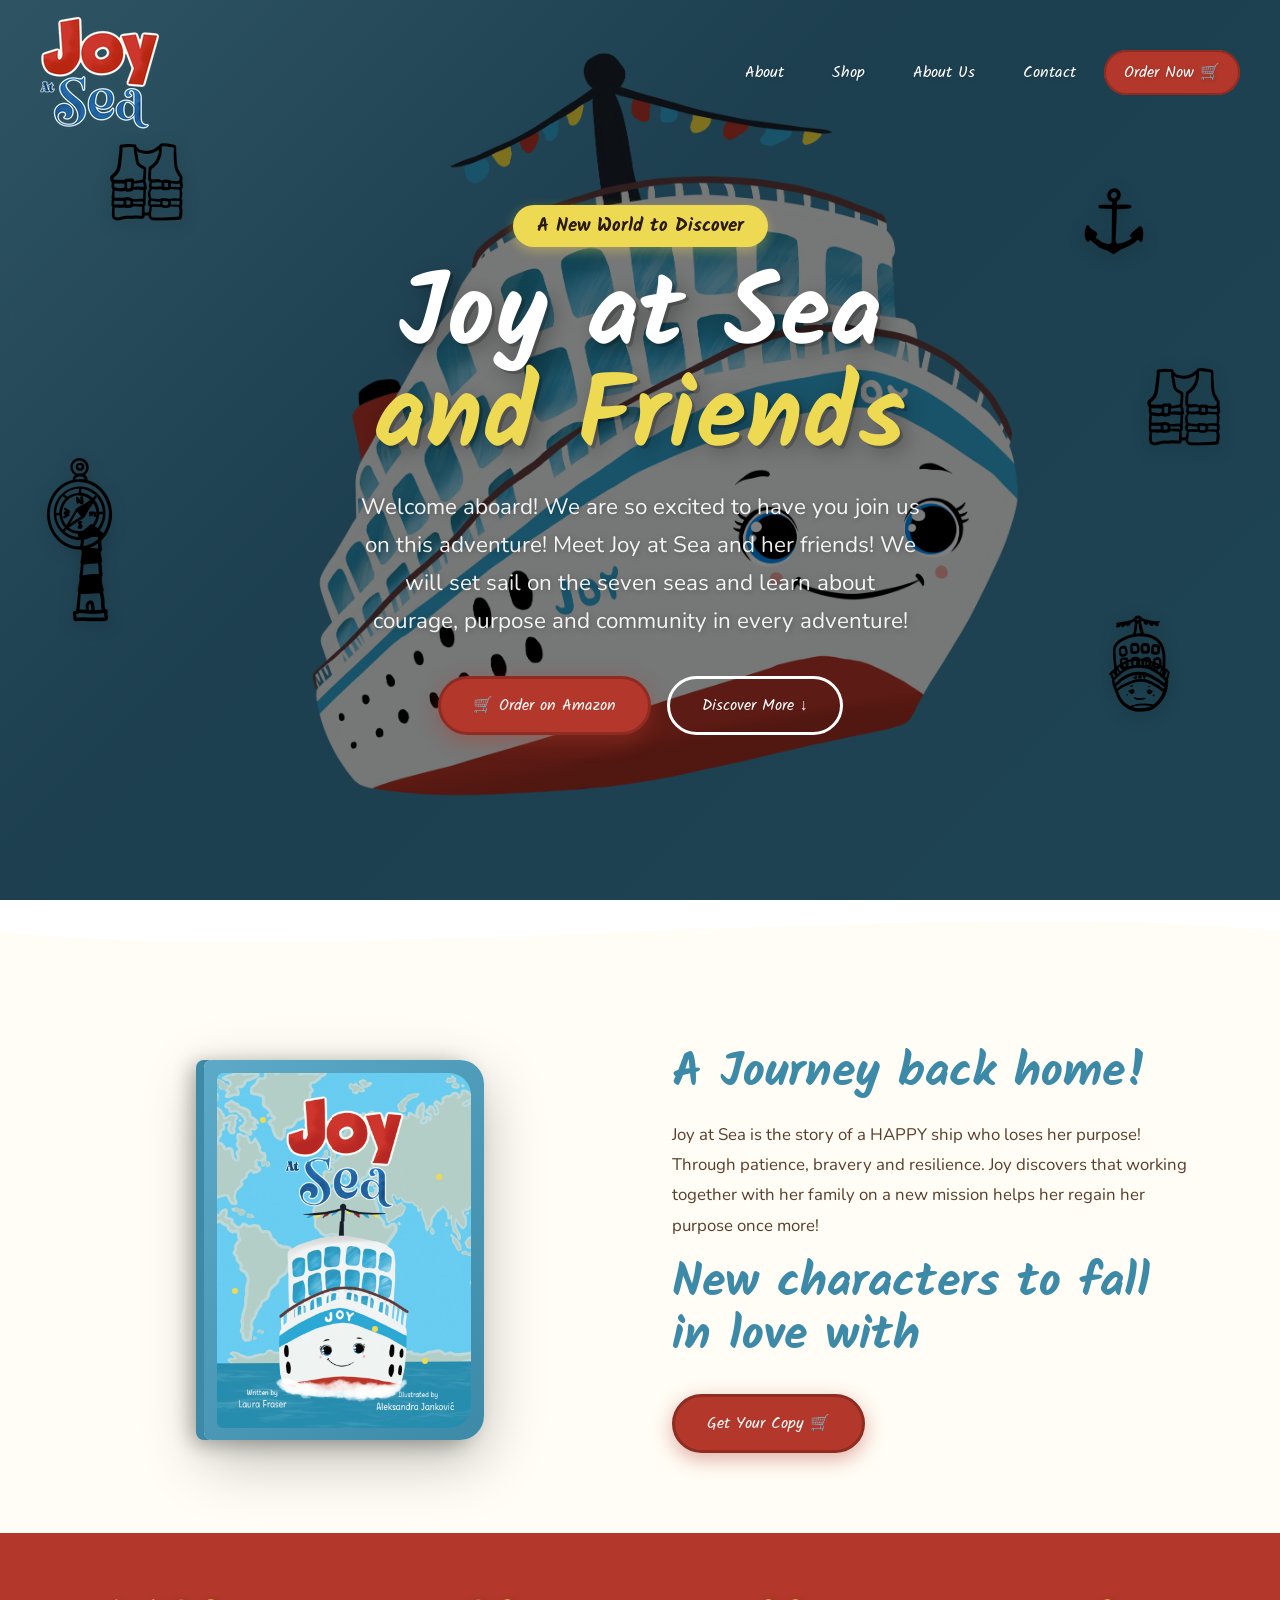
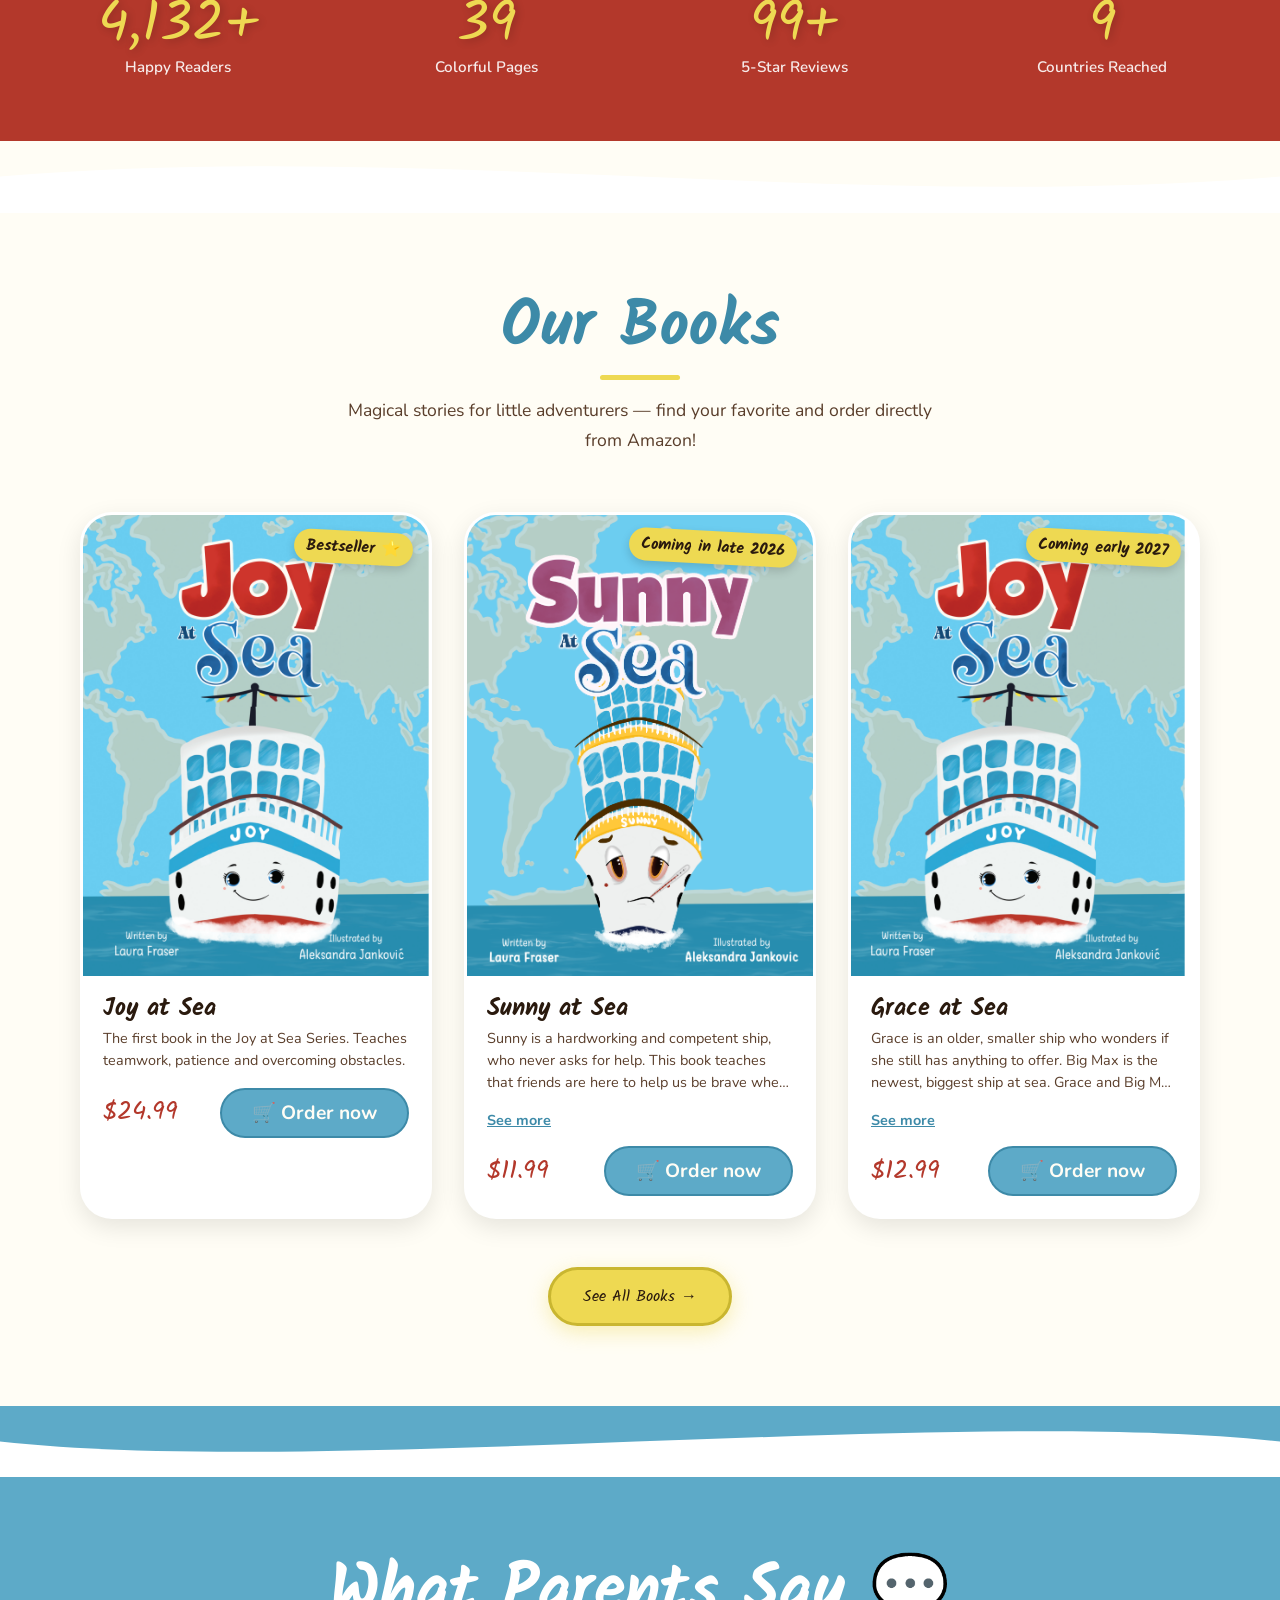
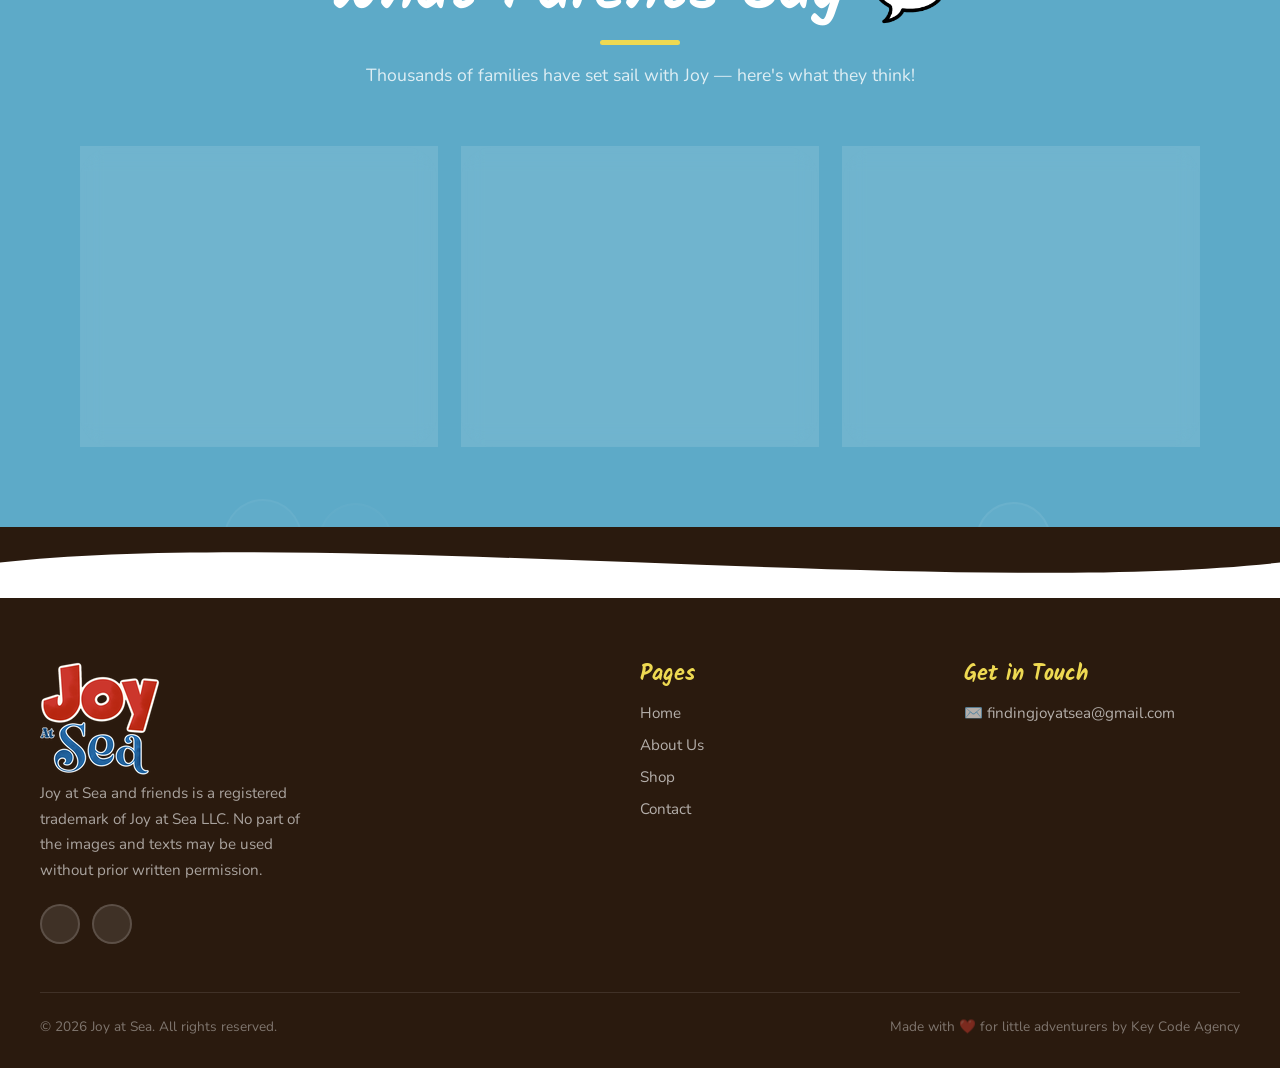
==== commit a9ac2133: "Testimontials added" ====
--- a/index.html
+++ b/index.html
@@ -303,9 +303,10 @@
 					<div class="testimonial-card reveal">
 						<div class="testimonial-stars">★★★★★</div>
 						<p class="testimonial-text">
-							"Lorem ipsum dolor sit amet, consectetur adipiscing elit. Sed do
-							eiusmod tempor incididunt ut labore. My daughter absolutely loves
-							this book!"
+							"My daughter absolutely loves this book! The beautiful
+							illustrations and magical story keep her engaged every time we
+							read it together. It has quickly become her favourite bedtime
+							story!"
 						</p>
 						<div class="testimonial-author">
 							<div class="author-info">
@@ -318,8 +319,9 @@
 					<div class="testimonial-card reveal">
 						<div class="testimonial-stars">★★★★★</div>
 						<p class="testimonial-text">
-							"Excepteur sint occaecat cupidatat non proident. The illustrations
-							are stunning and my son asks for it every night at bedtime!"
+							"A wonderful book with amazing artwork and a heartwarming story.
+							My son asks for it every night before bed. It’s a perfect mix of
+							fun, imagination, and learning!"
 						</p>
 						<div class="testimonial-author">
 							<div class="author-info">
@@ -332,8 +334,9 @@
 					<div class="testimonial-card reveal">
 						<div class="testimonial-stars">★★★★★</div>
 						<p class="testimonial-text">
-							"Duis aute irure dolor in reprehenderit in voluptate. Such a
-							magical book — the animations make it truly unique and special!"
+							"This book is truly special. The charming animations and creative
+							storytelling make every page feel like a new adventure. A
+							fantastic experience for children and parents alike!"
 						</p>
 						<div class="testimonial-author">
 							<div class="author-info">
--- a/css/style.css
+++ b/css/style.css
@@ -1407,6 +1407,11 @@
 	.nav-links a {
 		font-size: 2rem;
 	}
+
+	.nav-logo img {
+		width: 4rem;
+	}
+
 	.hamburger {
 		display: flex;
 		z-index: 1001;
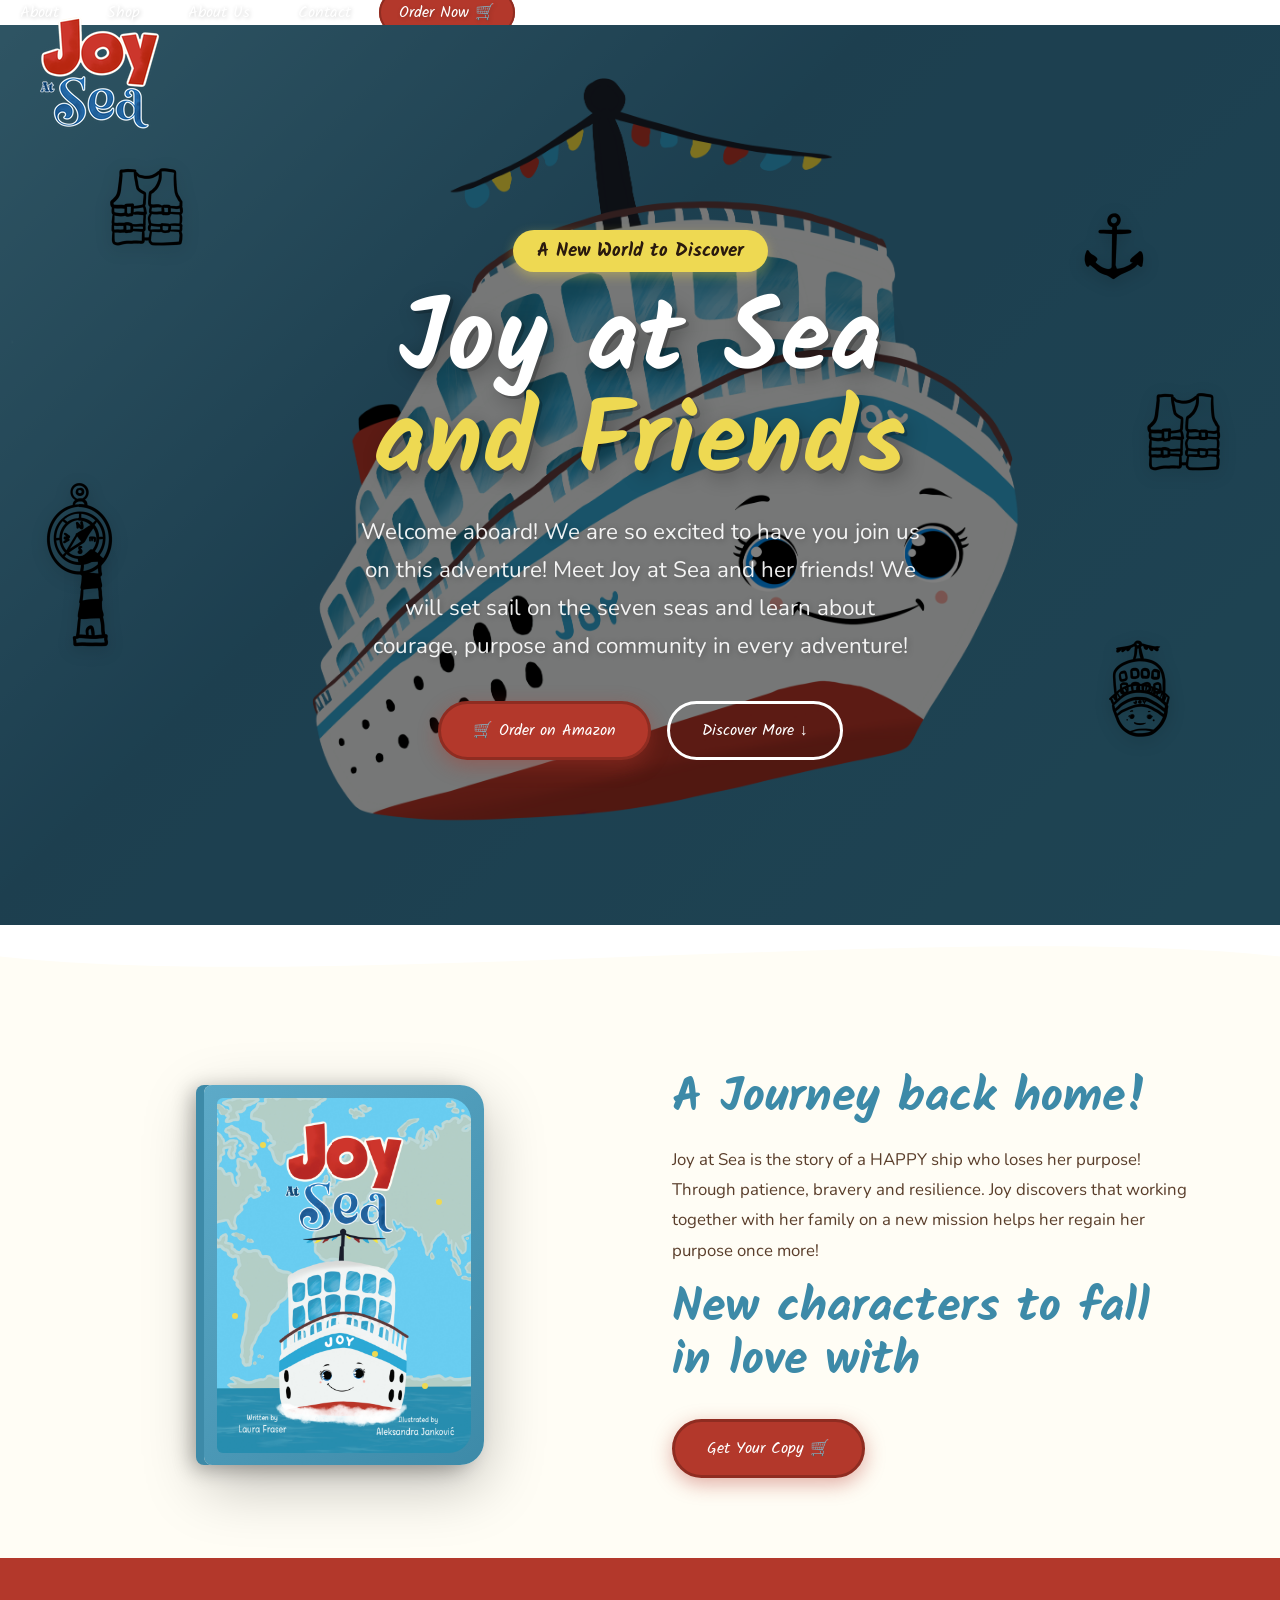
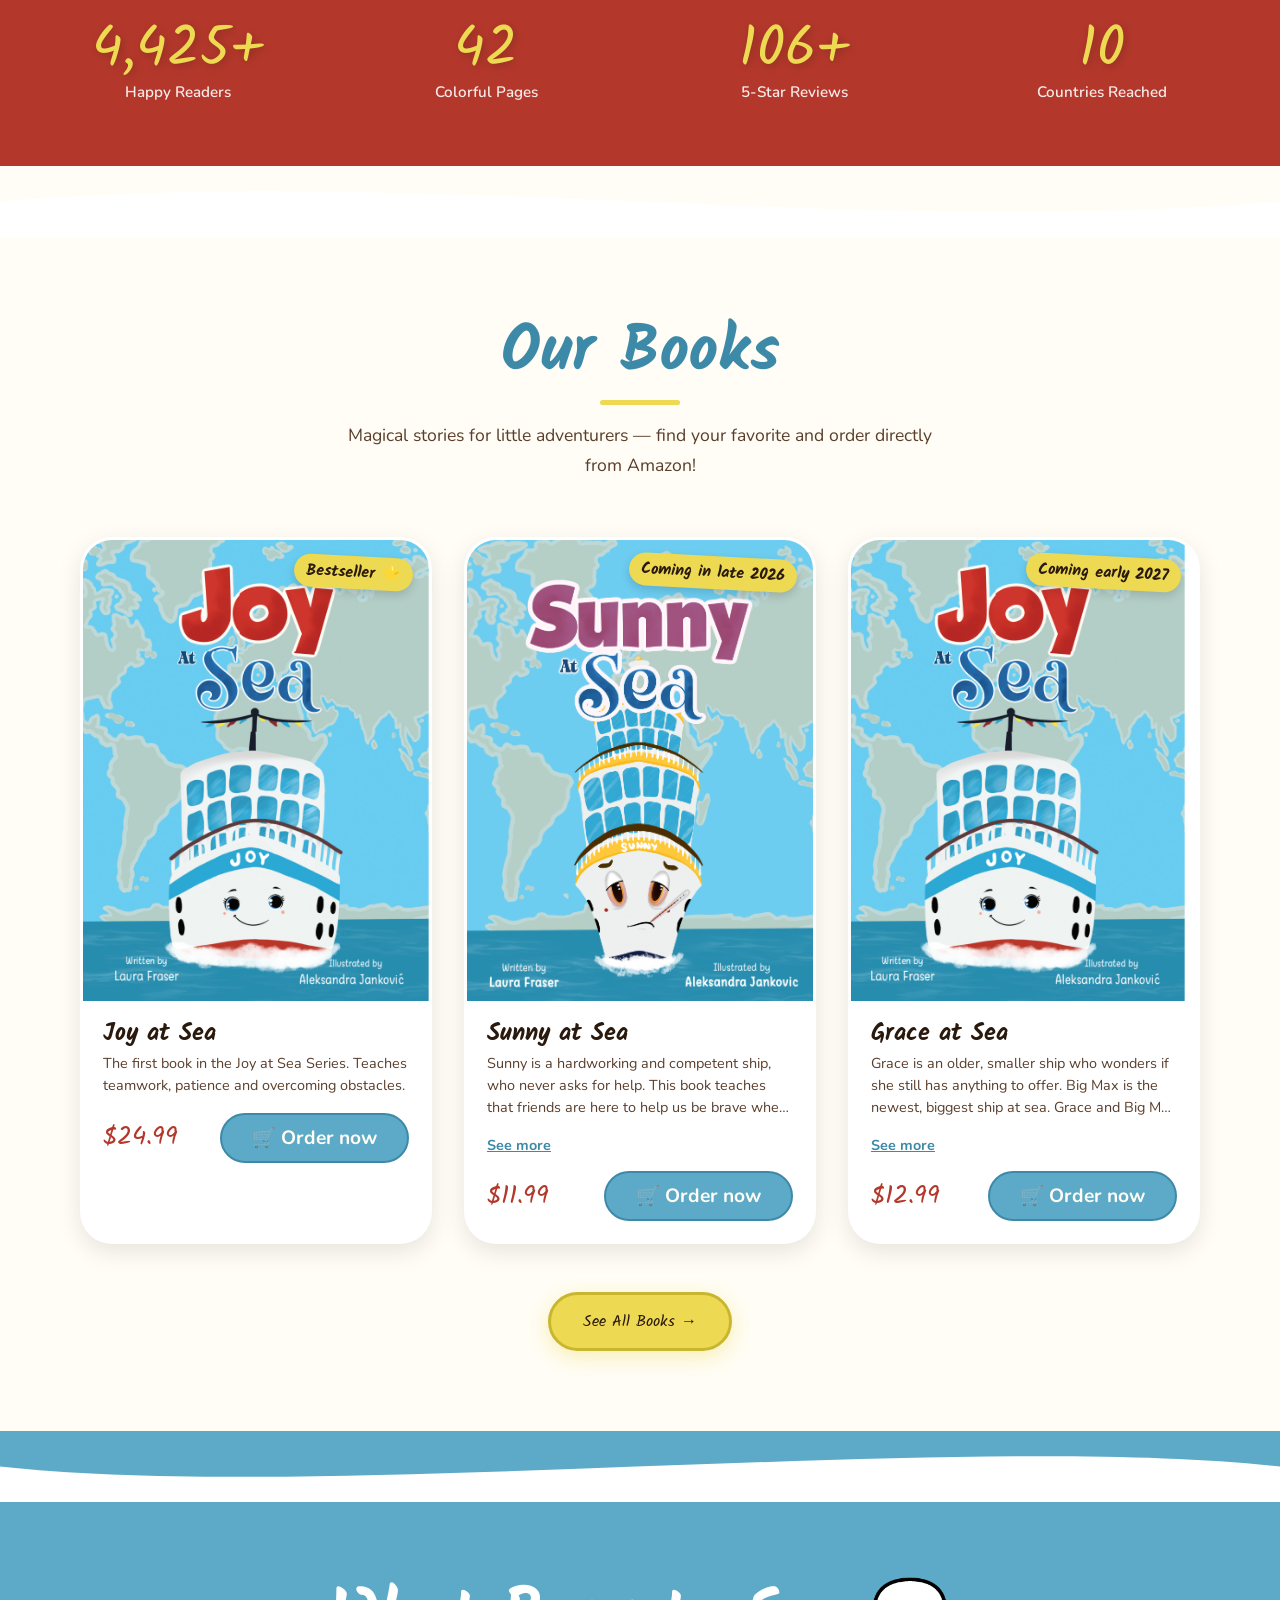
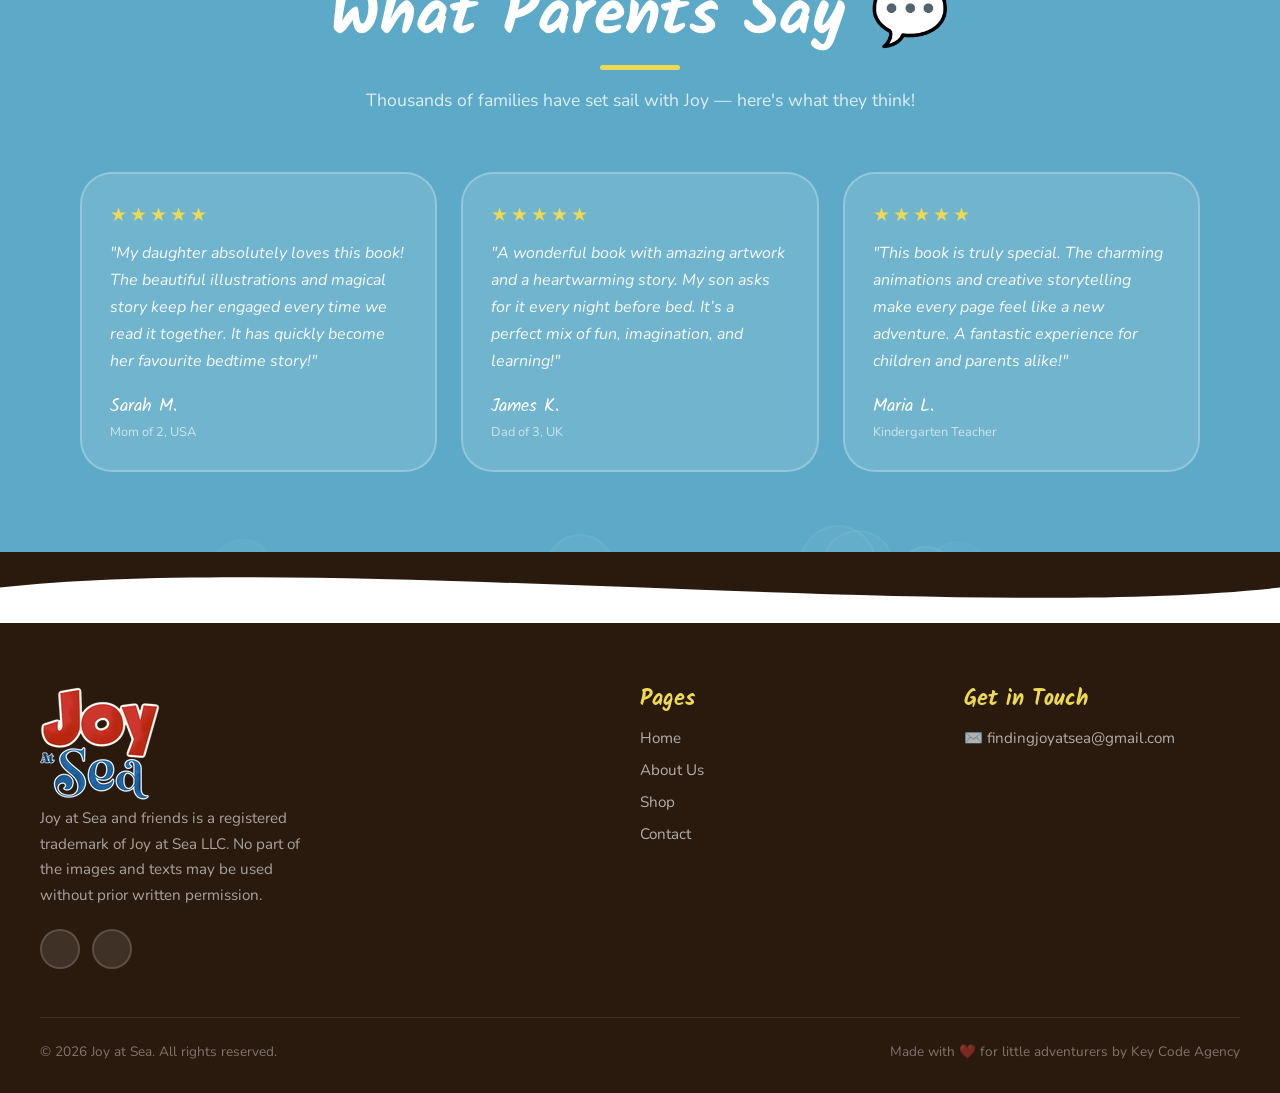
==== commit d0df10ca: "Hamburger nav fixed, new podcast iframes added" ====
--- a/index.html
+++ b/index.html
@@ -25,14 +25,15 @@
 			<button class="hamburger" aria-label="Menu">
 				<span></span><span></span><span></span>
 			</button>
-			<ul class="nav-links">
-				<li><a href="#about" class="active">About</a></li>
-				<li><a href="shop.html">Shop</a></li>
-				<li><a href="about.html">About Us</a></li>
-				<li><a href="#contact">Contact</a></li>
-				<li><a href="shop.html" class="btn-nav">Order Now 🛒</a></li>
-			</ul>
 		</nav>
+
+		<ul class="nav-links">
+			<li><a href="#about" class="active">About</a></li>
+			<li><a href="shop.html">Shop</a></li>
+			<li><a href="about.html">About Us</a></li>
+			<li><a href="#contact">Contact</a></li>
+			<li><a href="shop.html" class="btn-nav">Order Now 🛒</a></li>
+		</ul>
 
 		<!-- ===== HERO ===== -->
 		<section class="hero" id="home">
--- a/css/style.css
+++ b/css/style.css
@@ -769,6 +769,26 @@
 	rotate: -1deg;
 }
 
+.video-wrapper {
+	position: relative;
+	width: 100%;
+	max-width: 800px;
+	aspect-ratio: 16 / 9;
+	margin: 0 auto;
+	border-radius: var(--radius-lg);
+	overflow: hidden;
+	box-shadow: var(--shadow-lg);
+	border: 4px solid var(--white);
+}
+
+.video-wrapper iframe {
+	position: absolute;
+	inset: 0;
+	width: 100%;
+	height: 100%;
+	border: none;
+}
+
 .product-img {
 	width: 100%;
 	aspect-ratio: 3/4;
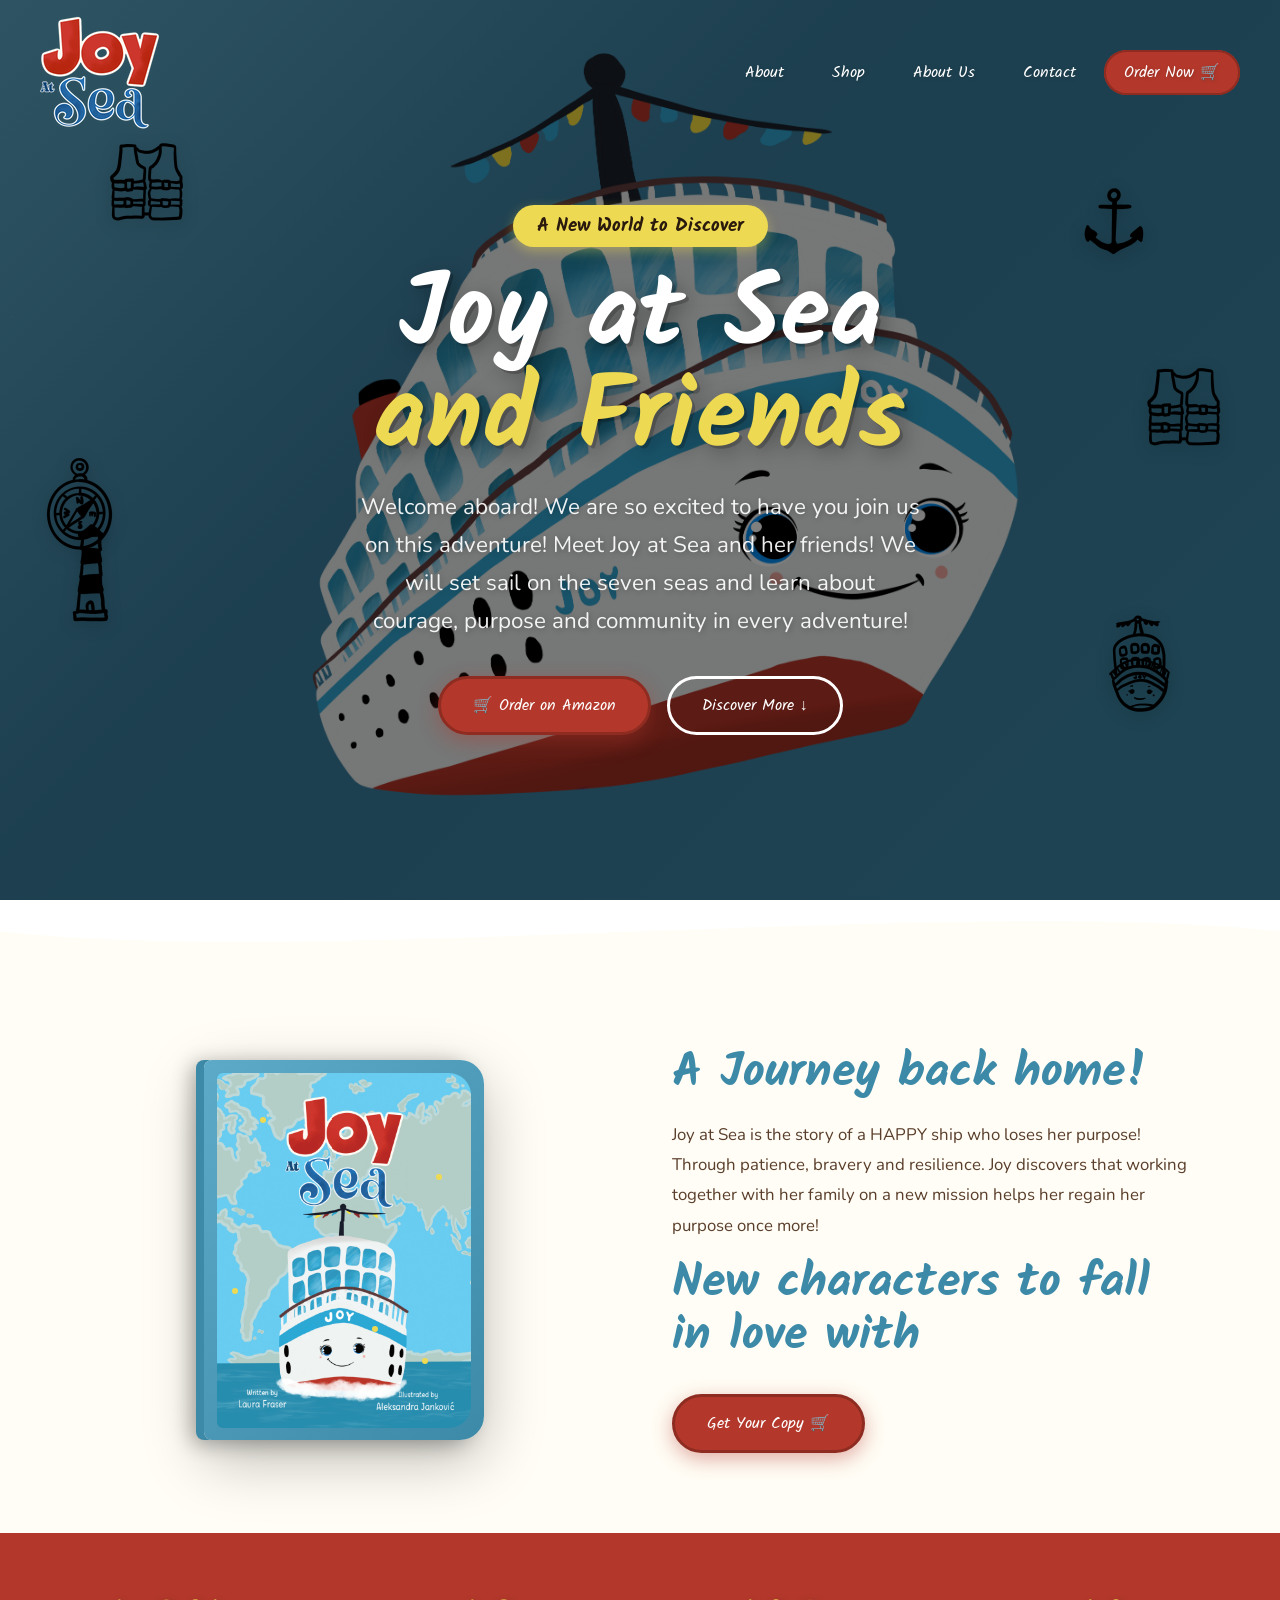
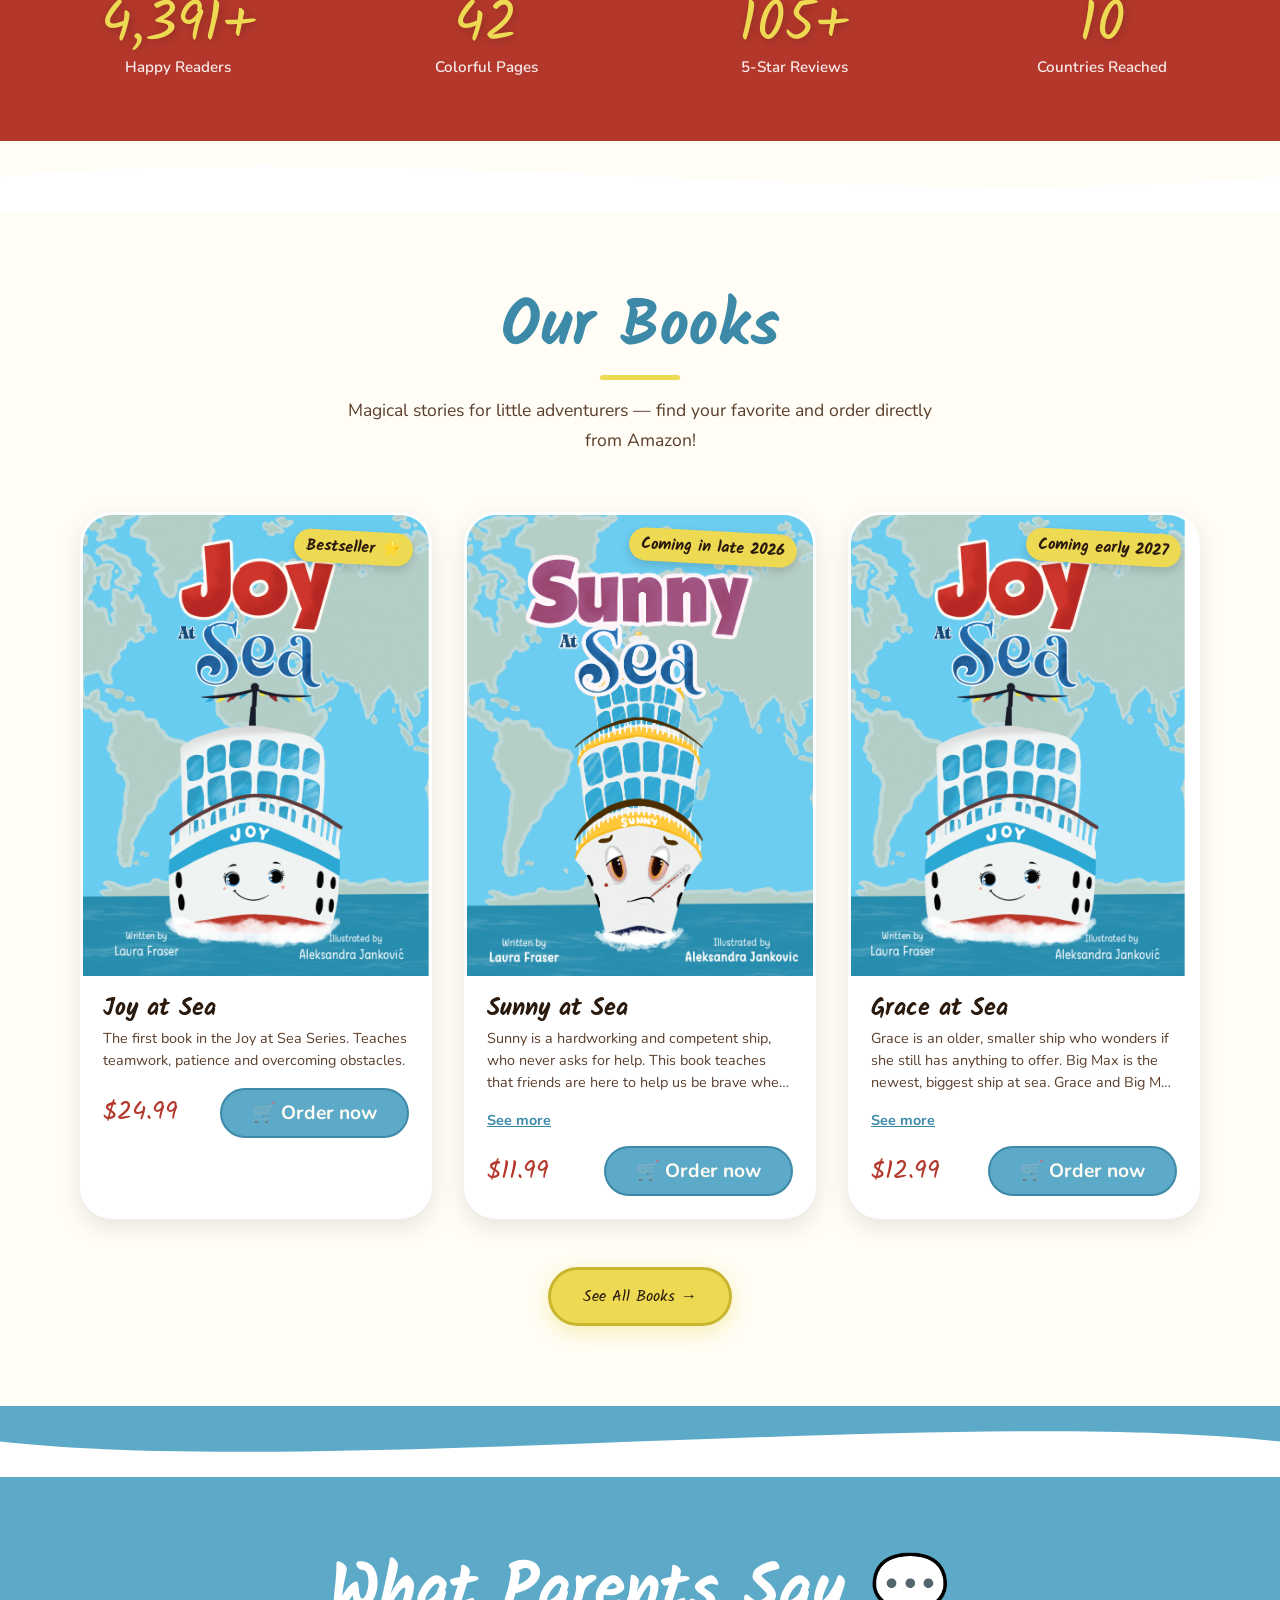
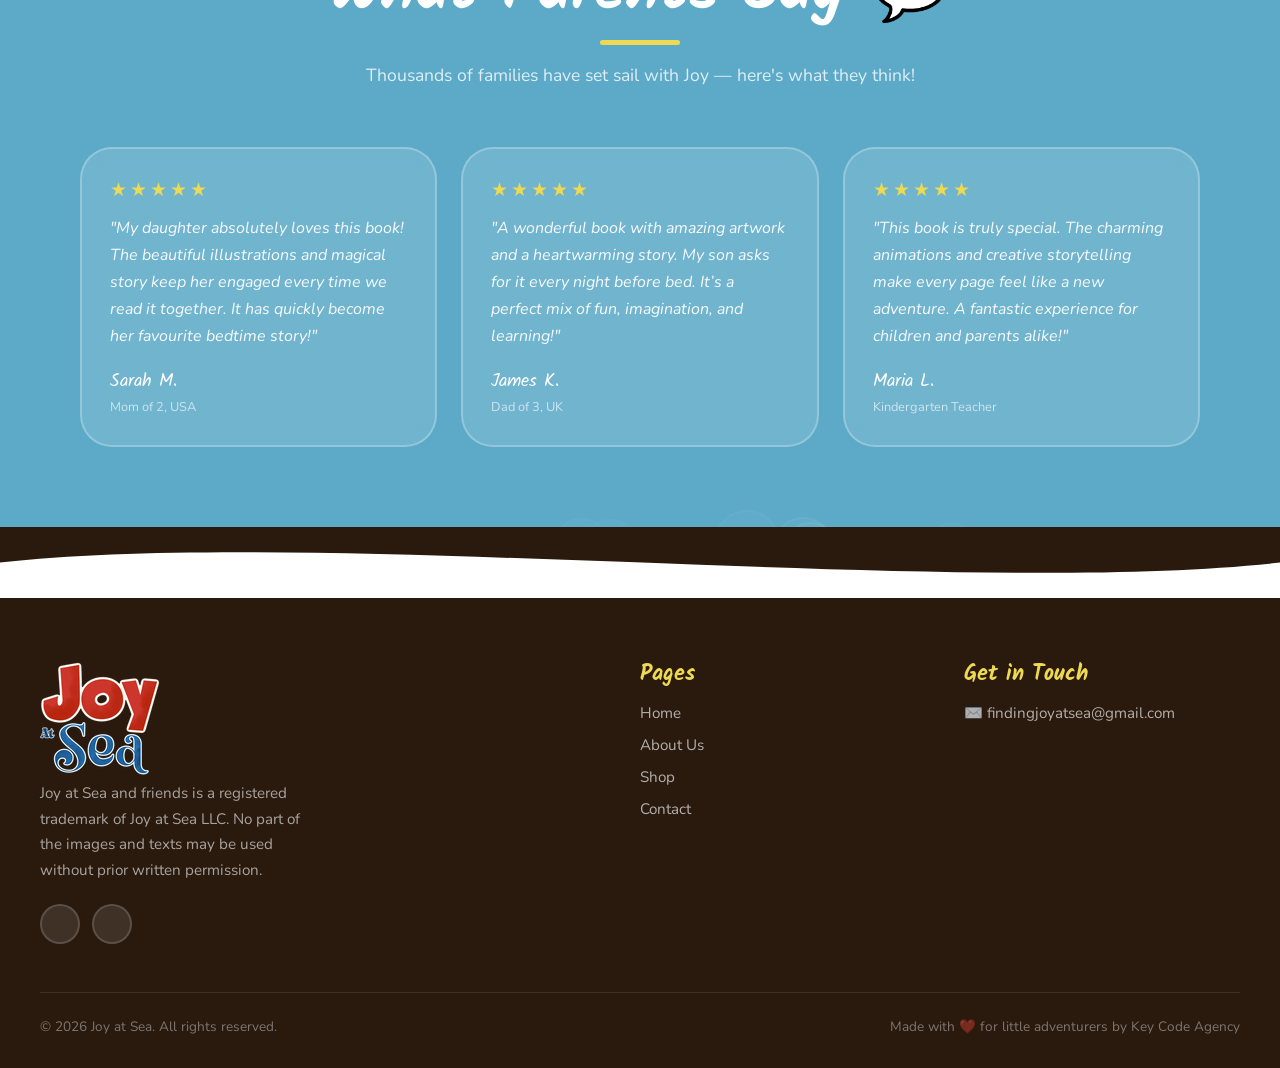
==== commit 1a4affb5: "Nav fixed" ====
--- a/index.html
+++ b/index.html
@@ -25,15 +25,14 @@
 			<button class="hamburger" aria-label="Menu">
 				<span></span><span></span><span></span>
 			</button>
+			<ul class="nav-links">
+				<li><a href="#about" class="active">About</a></li>
+				<li><a href="shop.html">Shop</a></li>
+				<li><a href="about.html">About Us</a></li>
+				<li><a href="#contact">Contact</a></li>
+				<li><a href="shop.html" class="btn-nav">Order Now 🛒</a></li>
+			</ul>
 		</nav>
-
-		<ul class="nav-links">
-			<li><a href="#about" class="active">About</a></li>
-			<li><a href="shop.html">Shop</a></li>
-			<li><a href="about.html">About Us</a></li>
-			<li><a href="#contact">Contact</a></li>
-			<li><a href="shop.html" class="btn-nav">Order Now 🛒</a></li>
-		</ul>
 
 		<!-- ===== HERO ===== -->
 		<section class="hero" id="home">
--- a/css/style.css
+++ b/css/style.css
@@ -83,14 +83,21 @@
 	display: flex;
 	align-items: center;
 	justify-content: space-between;
-	transition: all 0.4s ease;
+	transition: padding 0.4s ease;
 }
 
 nav.scrolled {
+	padding: 12px 40px;
+}
+
+nav.scrolled::before {
+	content: "";
+	position: absolute;
+	inset: 0;
 	background: rgba(93, 170, 200, 0.95);
 	backdrop-filter: blur(12px);
 	box-shadow: 0 4px 20px rgba(0, 0, 0, 0.15);
-	padding: 12px 40px;
+	z-index: -1;
 }
 
 .nav-logo {
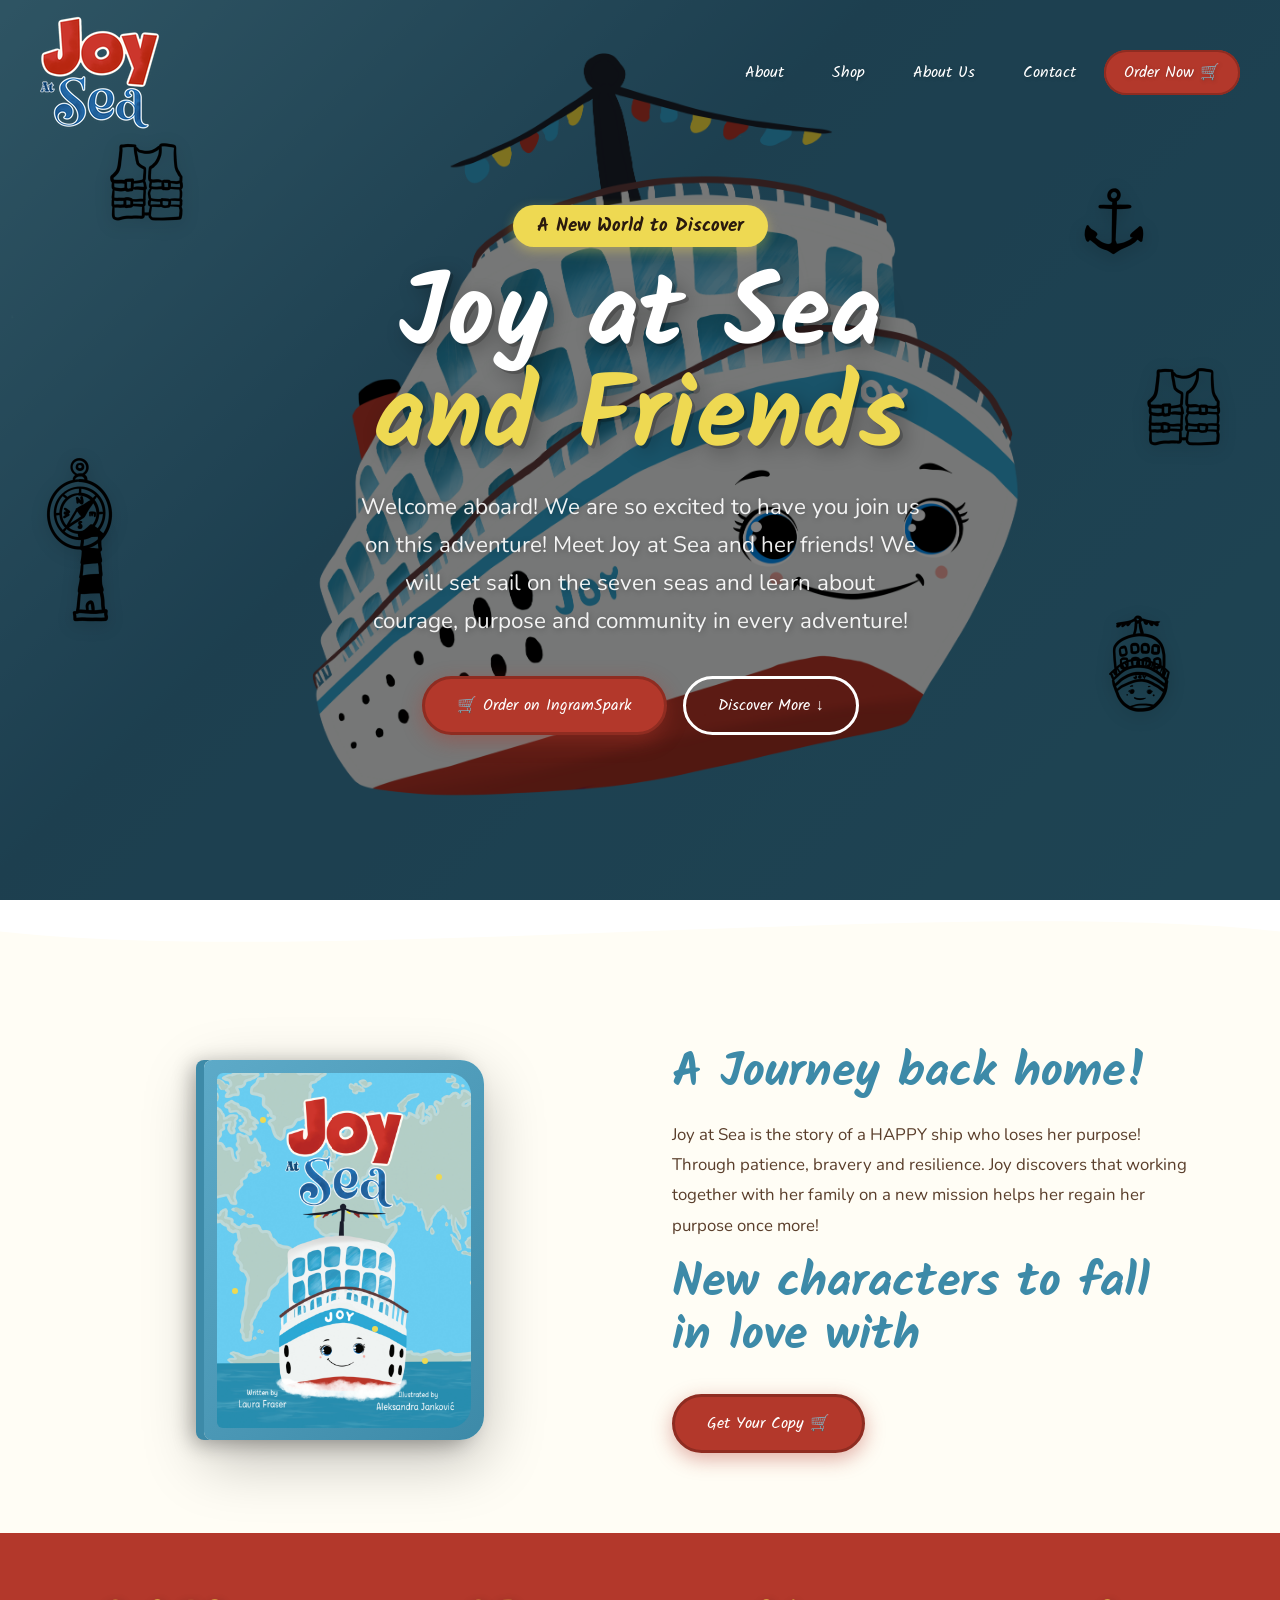
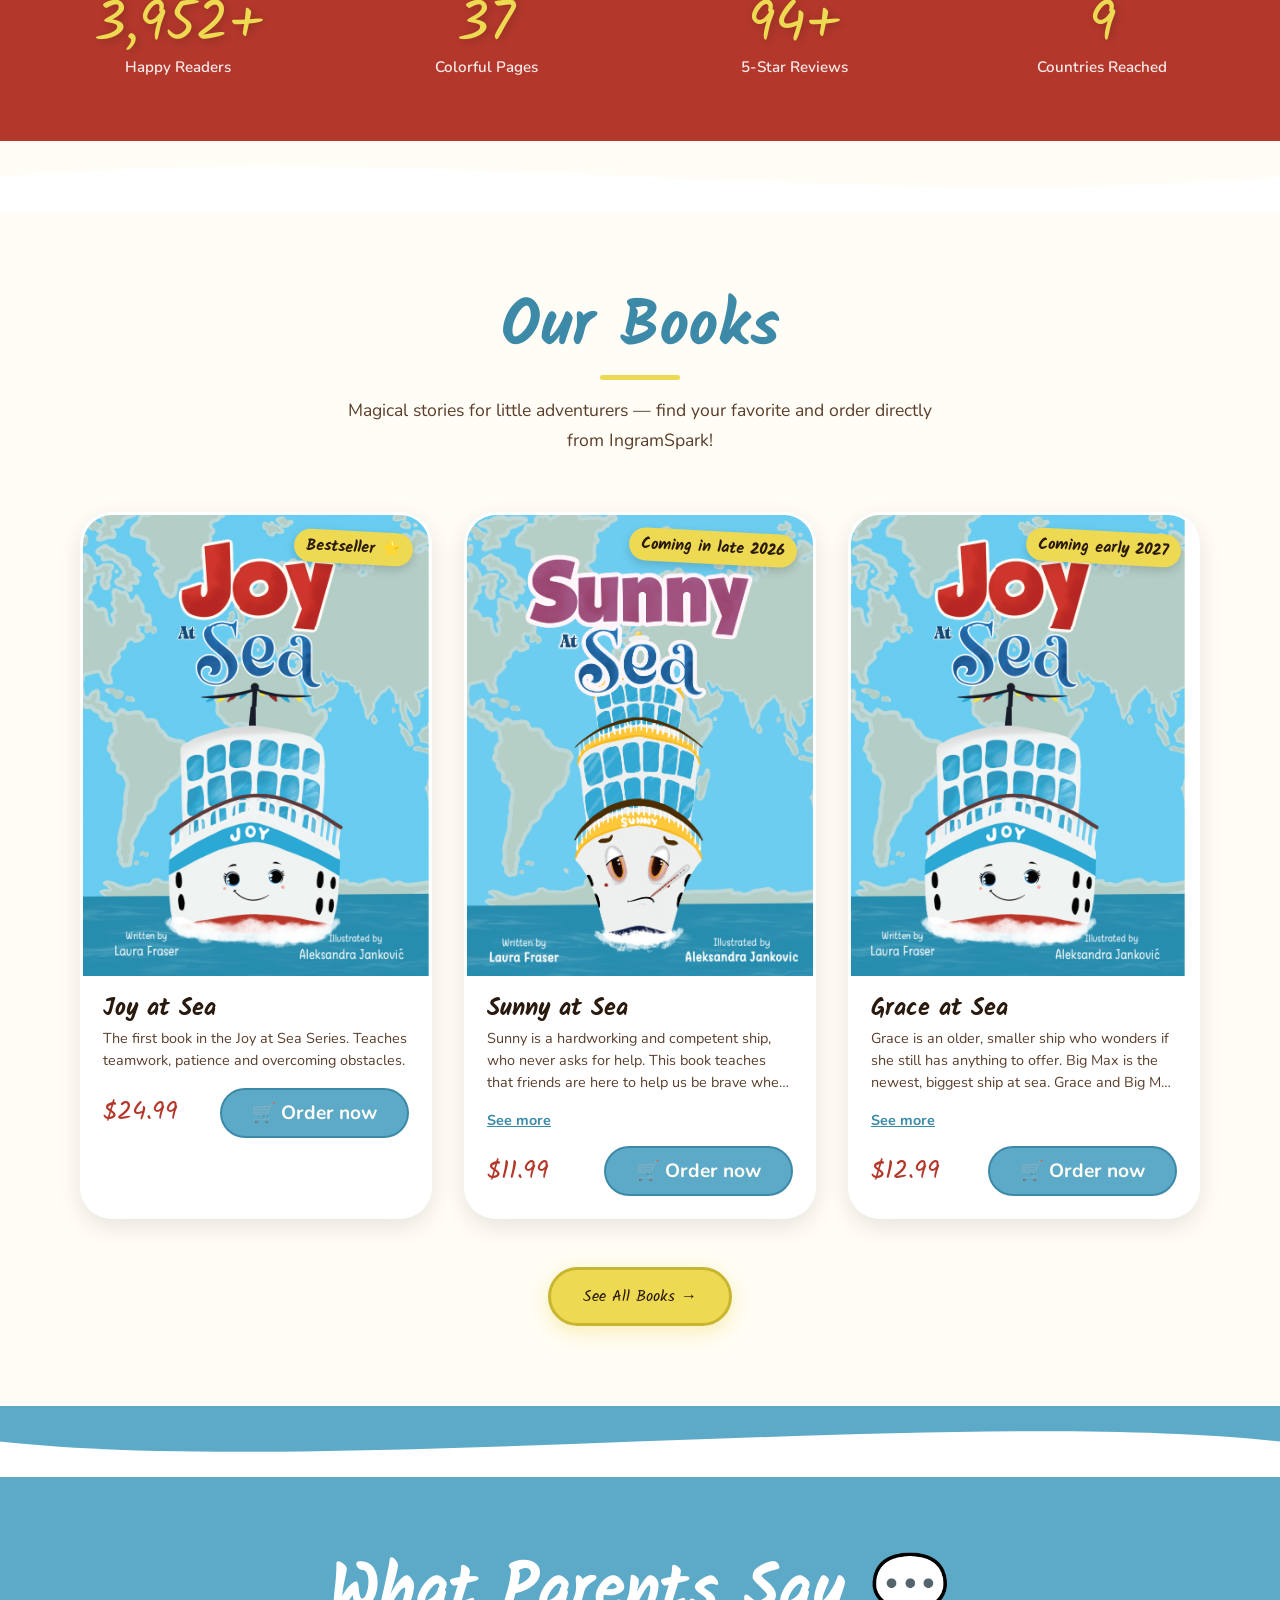
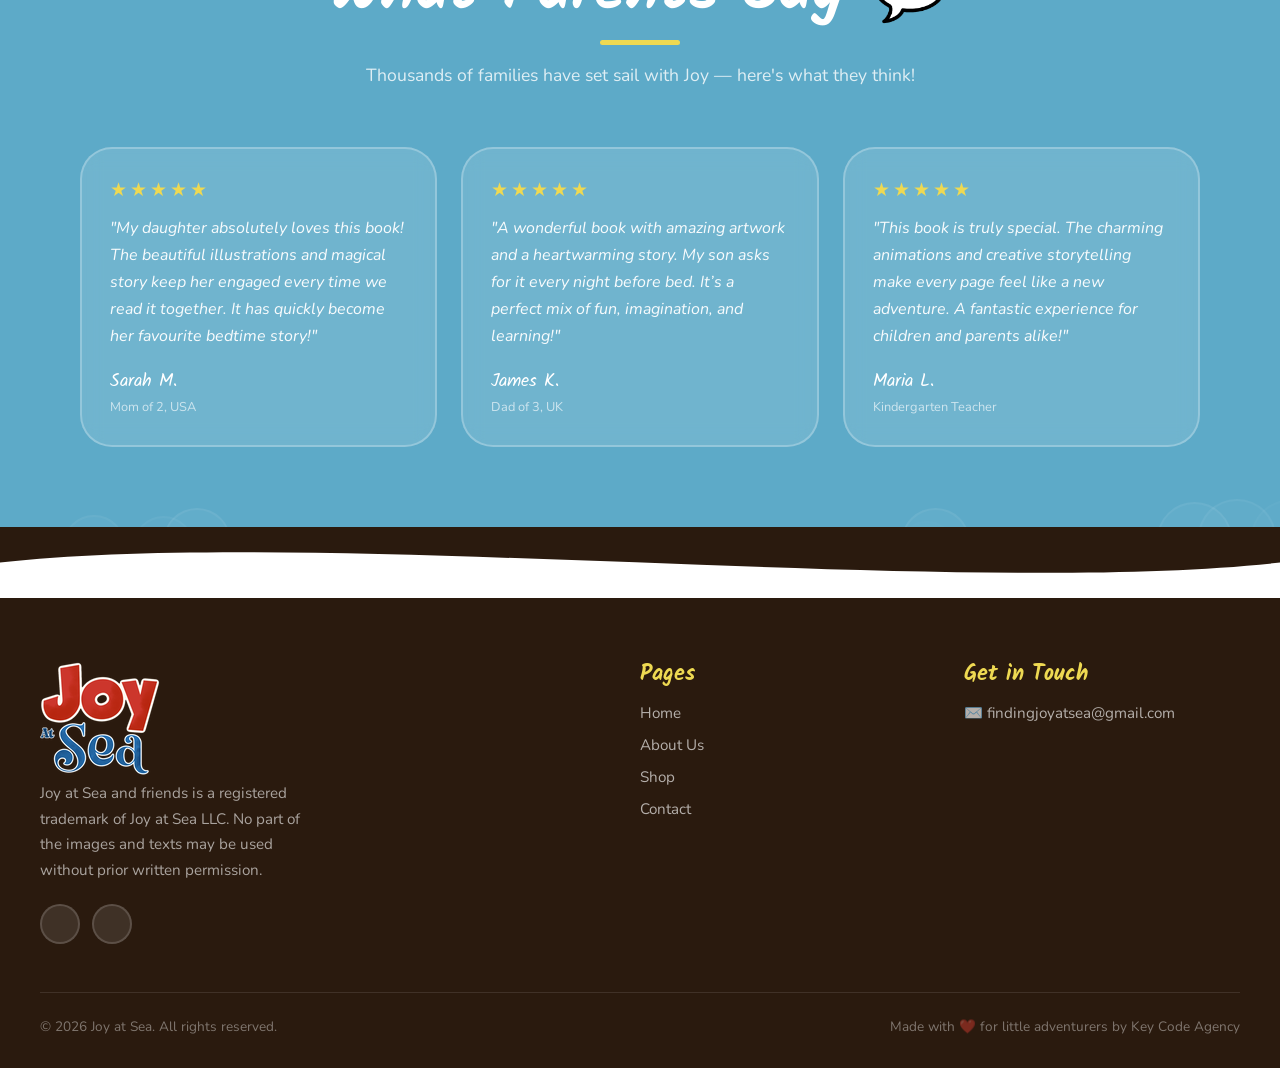
==== commit 996a2b93: "Amazan -> IngramSpark" ====
--- a/index.html
+++ b/index.html
@@ -72,7 +72,7 @@
 					adventure!
 				</p>
 				<div class="hero-buttons">
-					<a href="shop.html" class="btn btn-primary">🛒 Order on Amazon</a>
+					<a href="shop.html" class="btn btn-primary">🛒 Order on IngramSpark</a>
 					<a href="#about" class="btn btn-outline">Discover More ↓</a>
 				</div>
 			</div>
@@ -173,7 +173,7 @@
 				</h2>
 				<p class="section-subtitle reveal">
 					Magical stories for little adventurers — find your favorite and order
-					directly from Amazon!
+					directly from IngramSpark!
 				</p>
 
 				<div class="shop-grid">
@@ -230,7 +230,7 @@
 							<div class="product-footer">
 								<span class="product-price">$11.99</span>
 								<a
-									href="YOUR_AMAZON_LINK_HERE"
+									href="YOUR_IngramSpark_LINK_HERE"
 									target="_blank"
 									rel="noopener"
 									class="btn-order"
@@ -265,7 +265,7 @@
 							<div class="product-footer">
 								<span class="product-price">$12.99</span>
 								<a
-									href="YOUR_AMAZON_LINK_HERE"
+									href="YOUR_IngramSpark_LINK_HERE"
 									target="_blank"
 									rel="noopener"
 									class="btn-order"
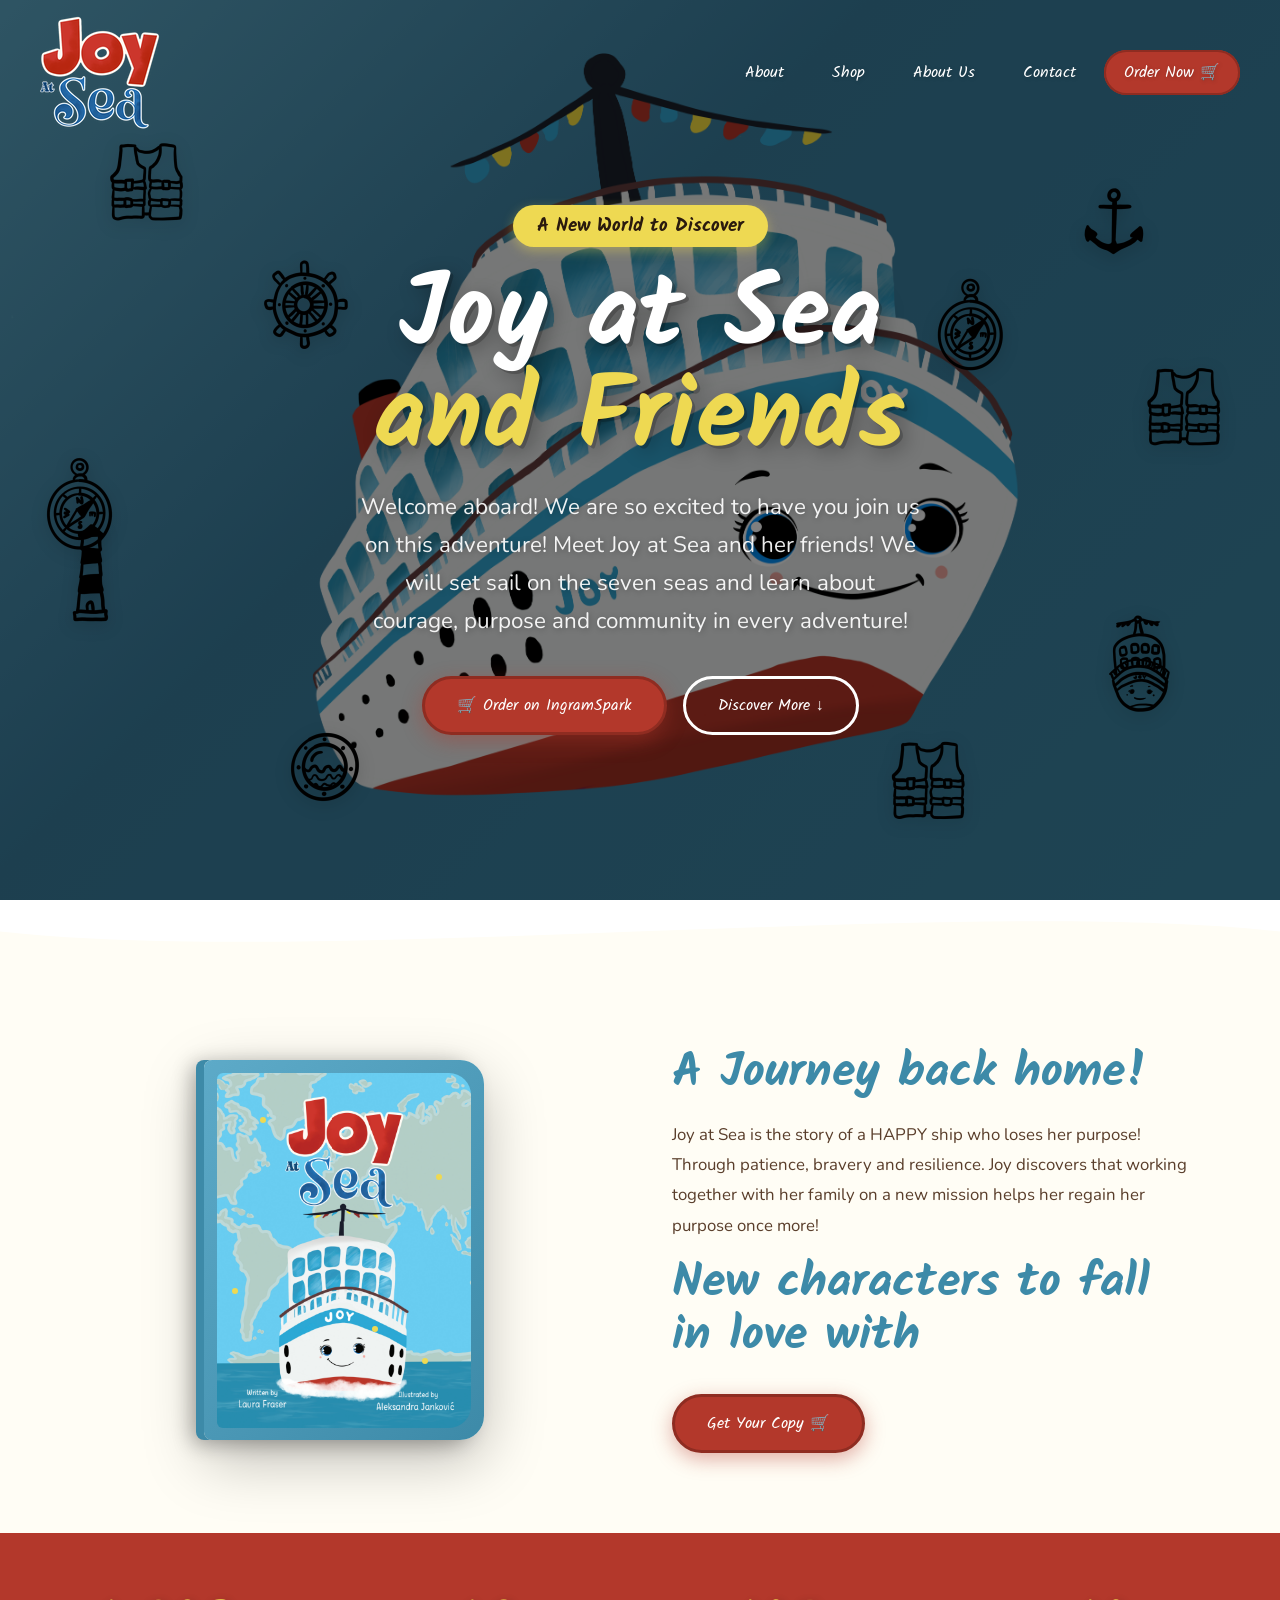
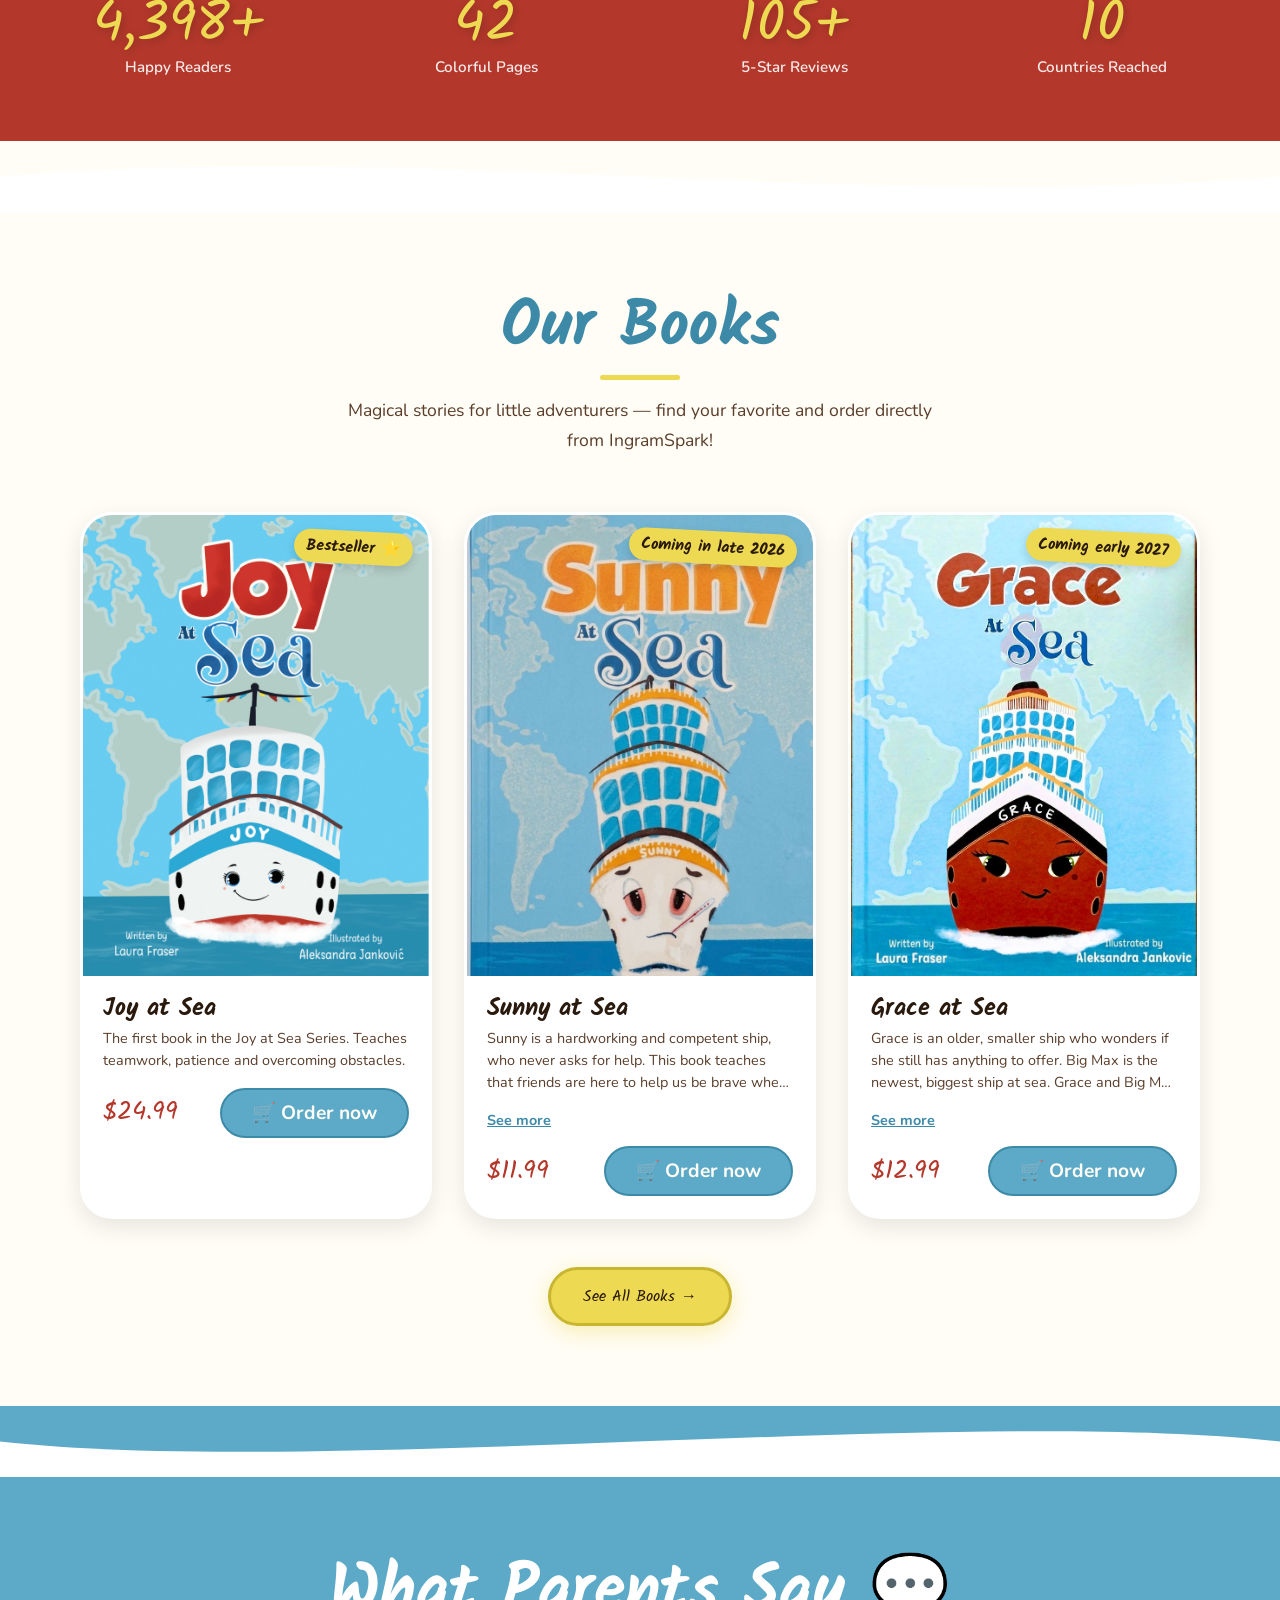
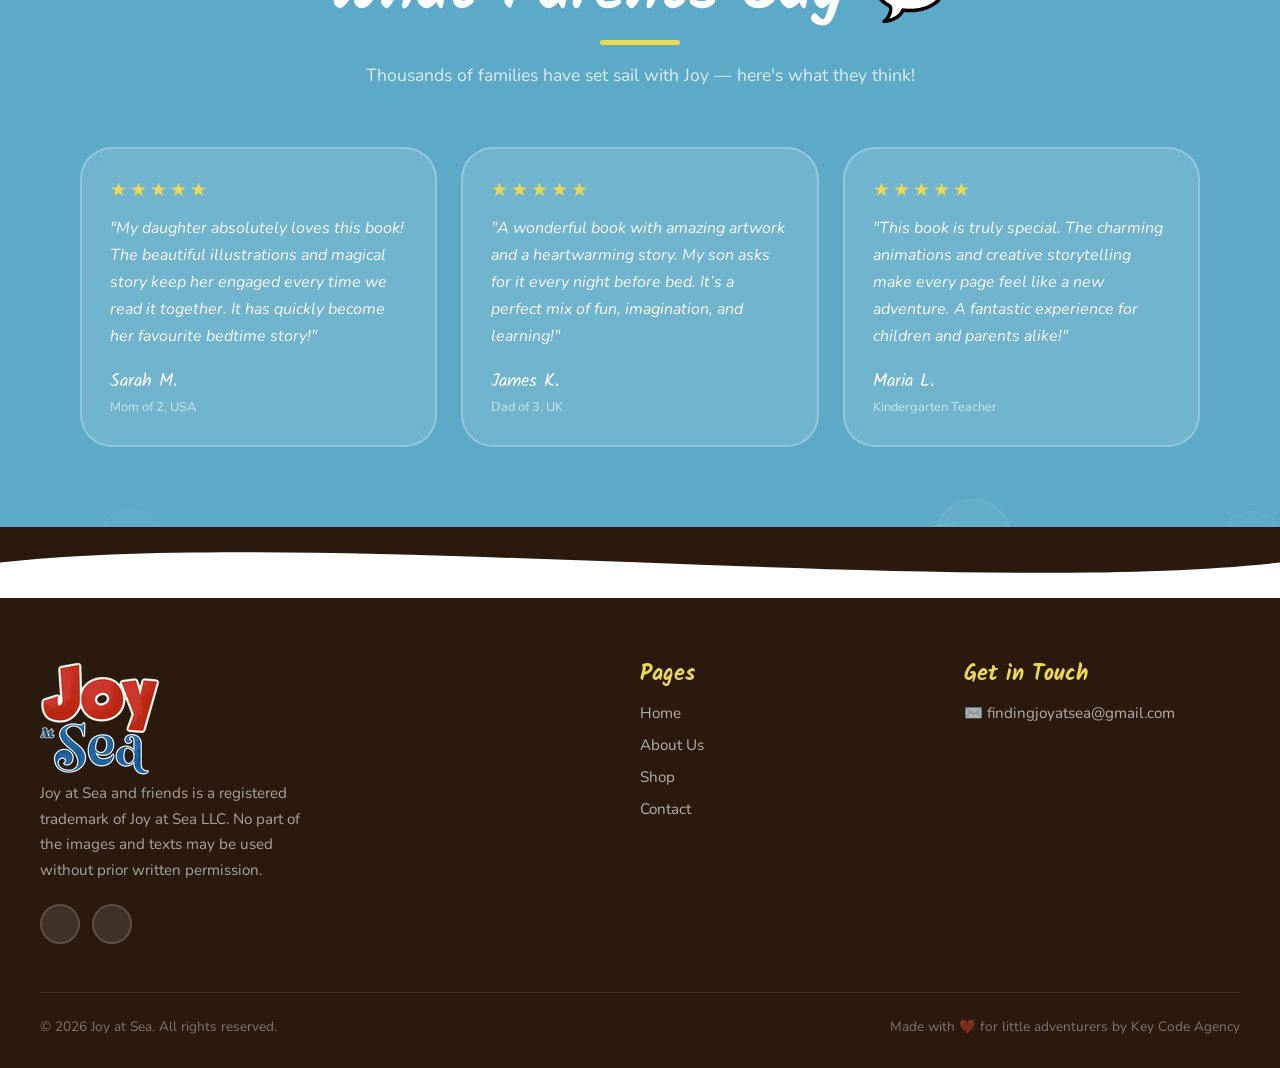
==== commit e1b248d3: "More hero stickers, nav fix, new covers, team photos, clean URLs - Add extra floating stickers to he" ====
--- a/index.html
+++ b/index.html
@@ -19,7 +19,7 @@
 	<body>
 		<!-- ===== NAVIGATION ===== -->
 		<nav id="navbar">
-			<a href="index.html" class="nav-logo">
+			<a href="./" class="nav-logo">
 				<img src="{css,js,images}/photos/joy-text-120w.png" alt="" />
 			</a>
 			<button class="hamburger" aria-label="Menu">
@@ -27,10 +27,10 @@
 			</button>
 			<ul class="nav-links">
 				<li><a href="#about" class="active">About</a></li>
-				<li><a href="shop.html">Shop</a></li>
-				<li><a href="about.html">About Us</a></li>
+				<li><a href="shop">Shop</a></li>
+				<li><a href="about">About Us</a></li>
 				<li><a href="#contact">Contact</a></li>
-				<li><a href="shop.html" class="btn-nav">Order Now 🛒</a></li>
+				<li><a href="shop" class="btn-nav">Order Now 🛒</a></li>
 			</ul>
 		</nav>
 
@@ -57,6 +57,10 @@
 				<img src="{css,js,images}/photos/stiker_04.png" class="float-el" />
 				<img src="{css,js,images}/photos/stiker_05.png" class="float-el" />
 				<img src="{css,js,images}/photos/stiker_06.png" class="float-el" />
+				<img src="{css,js,images}/photos/stiker_21.png" class="float-el" alt="" />
+				<img src="{css,js,images}/photos/stiker_22.png" class="float-el" alt="" />
+				<img src="{css,js,images}/photos/stiker_23.png" class="float-el" alt="" />
+				<img src="{css,js,images}/photos/stiker_25.png" class="float-el" alt="" />
 			</div>
 
 			<div class="hero-content">
@@ -72,7 +76,7 @@
 					adventure!
 				</p>
 				<div class="hero-buttons">
-					<a href="shop.html" class="btn btn-primary">🛒 Order on IngramSpark</a>
+					<a href="shop" class="btn btn-primary">🛒 Order on IngramSpark</a>
 					<a href="#about" class="btn btn-outline">Discover More ↓</a>
 				</div>
 			</div>
@@ -123,7 +127,7 @@
 						</p>
 
 						<h2>New characters to fall in love with</h2>
-						<a href="shop.html" class="btn btn-primary" style="margin-top: 12px"
+						<a href="shop" class="btn btn-primary" style="margin-top: 12px"
 							>Get Your Copy 🛒</a
 						>
 					</div>
@@ -215,8 +219,8 @@
 						>
 							<img
 								class="product-img"
-								src="{css,js,images}/photos/SunnyAtSea.png"
-								alt="Joy at Sea"
+								src="{css,js,images}/photos/sunny_at_sea_cover.png"
+								alt="Sunny at Sea"
 							/>
 						</div>
 						<div class="product-info">
@@ -246,11 +250,9 @@
 						<div class="product-img-placeholder">
 							<img
 								class="product-img"
-								src="{css,js,images}/photos/Joy At Sea Cover.png"
-								alt="Joy at Sea"
+								src="{css,js,images}/photos/grace_at_sea_cover.png"
+								alt="Grace at Sea"
 							/>
-							<div class="p-emoji"></div>
-							<div class="p-text"></div>
 						</div>
 						<div class="product-info">
 							<h3>Grace at Sea</h3>
@@ -277,7 +279,7 @@
 				</div>
 
 				<div style="text-align: center; margin-top: 48px" class="reveal">
-					<a href="shop.html" class="btn btn-secondary">See All Books →</a>
+					<a href="shop" class="btn btn-secondary">See All Books →</a>
 				</div>
 			</div>
 		</section>
@@ -392,9 +394,9 @@
 					<div class="footer-col reveal">
 						<h4>Pages</h4>
 						<ul>
-							<li><a href="index.html">Home</a></li>
-							<li><a href="about.html">About Us</a></li>
-							<li><a href="shop.html">Shop</a></li>
+							<li><a href="./">Home</a></li>
+							<li><a href="about">About Us</a></li>
+							<li><a href="shop">Shop</a></li>
 							<li><a href="#contact">Contact</a></li>
 						</ul>
 					</div>
--- a/css/style.css
+++ b/css/style.css
@@ -319,6 +319,30 @@
 	animation-delay: 2.5s;
 	font-size: 2rem;
 }
+.float-el:nth-child(7) {
+	top: 28%;
+	left: 20%;
+	animation-delay: 3s;
+	animation-duration: 7s;
+}
+.float-el:nth-child(8) {
+	top: 30%;
+	right: 21%;
+	animation-delay: 0.8s;
+	animation-duration: 7.5s;
+}
+.float-el:nth-child(9) {
+	bottom: 10%;
+	left: 22%;
+	animation-delay: 1.8s;
+	animation-duration: 6.5s;
+}
+.float-el:nth-child(10) {
+	bottom: 8%;
+	right: 24%;
+	animation-delay: 3.5s;
+	animation-duration: 8s;
+}
 
 @keyframes floatAround {
 	0%,
@@ -1068,6 +1092,15 @@
 	transition: transform 0.4s ease;
 }
 
+.team-avatar img {
+	width: 100%;
+	height: 100%;
+	object-fit: cover;
+	display: block;
+	/* source photos have white padding around the porthole – zoom so it fills the circle */
+	transform: scale(1.6);
+}
+
 .team-card:hover .team-avatar {
 	transform: scale(1.1) rotate(5deg);
 }
@@ -1403,6 +1436,14 @@
 	}
 	.footer-brand {
 		grid-column: 1 / -1;
+	}
+
+	/* tighter nav so all links fit on tablets */
+	.nav-links {
+		gap: 4px;
+	}
+	.nav-links a {
+		padding: 6px 12px;
 	}
 }
 
@@ -1476,6 +1517,11 @@
 	.page-header {
 		padding: 100px 24px 60px;
 	}
+
+	/* keep mobile hero light: show only the first 6 stickers */
+	.float-el:nth-child(n + 7) {
+		display: none;
+	}
 }
 
 @media (max-width: 480px) {
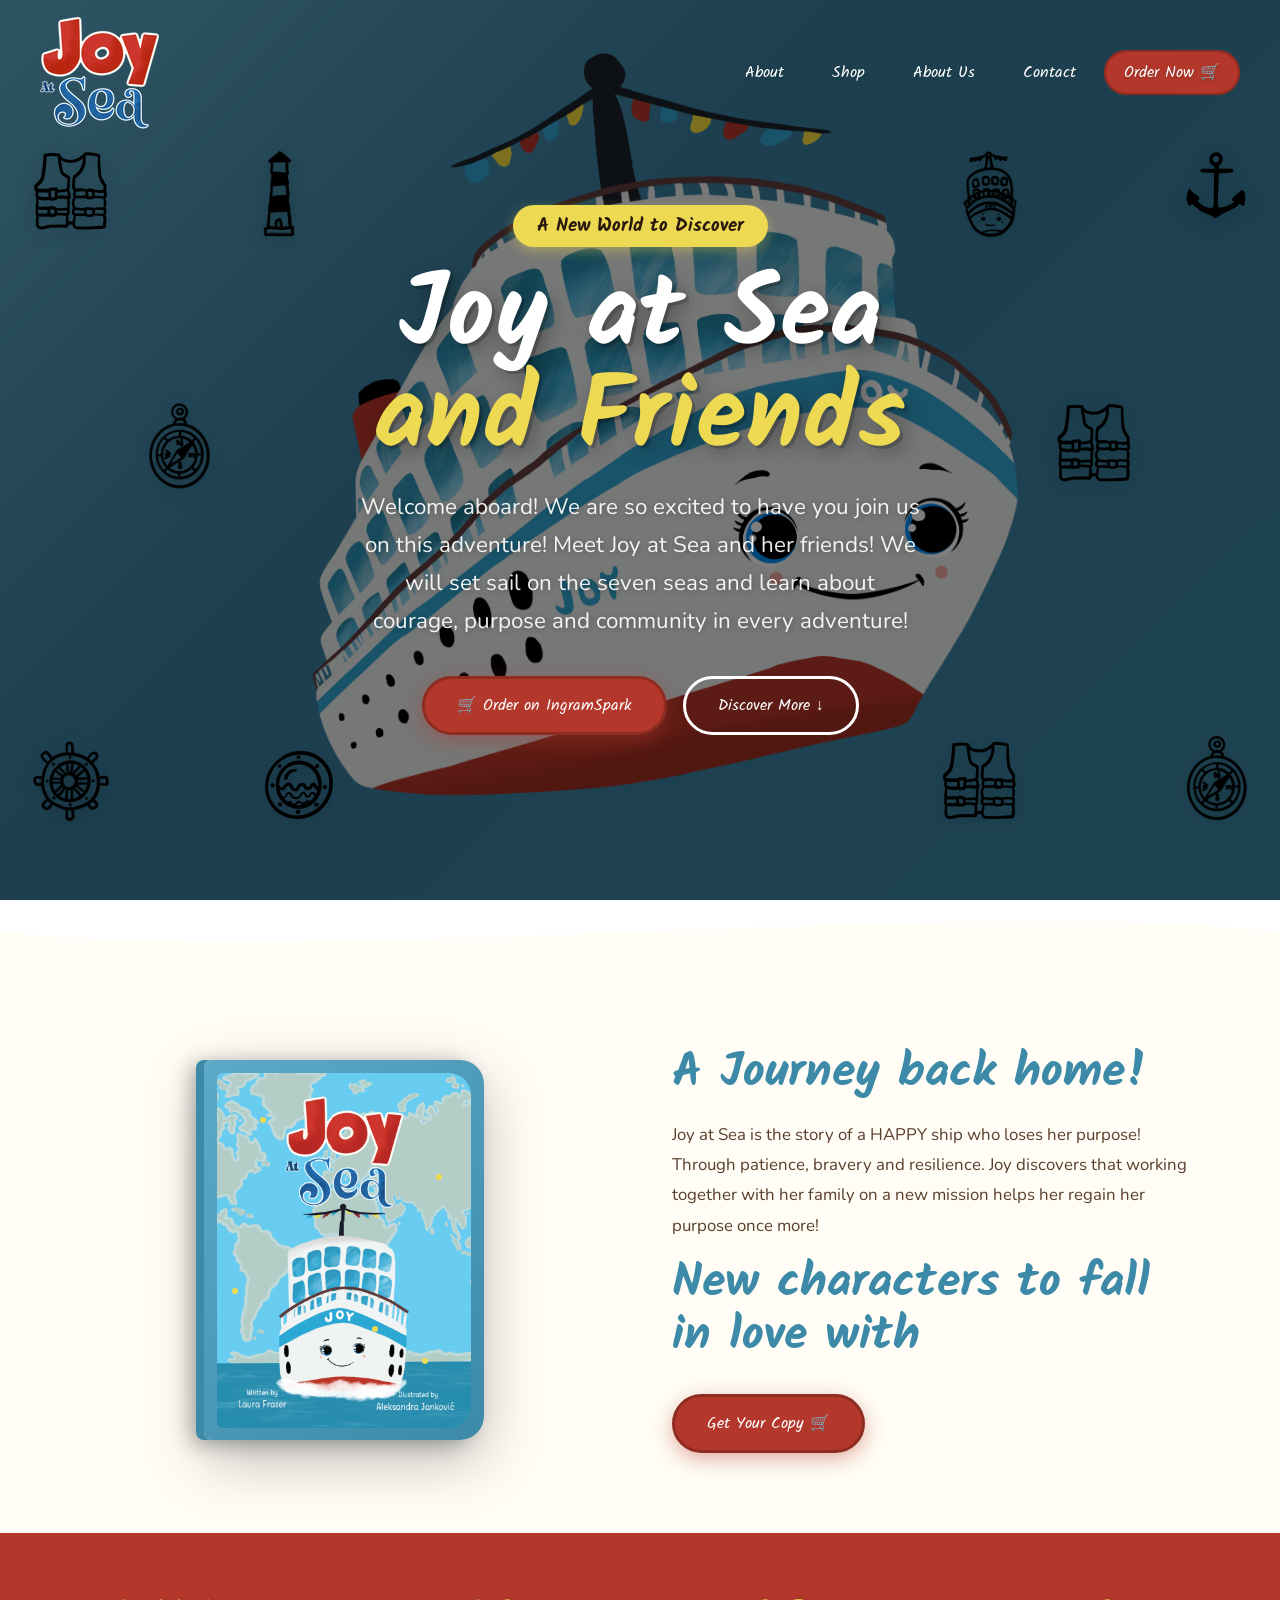
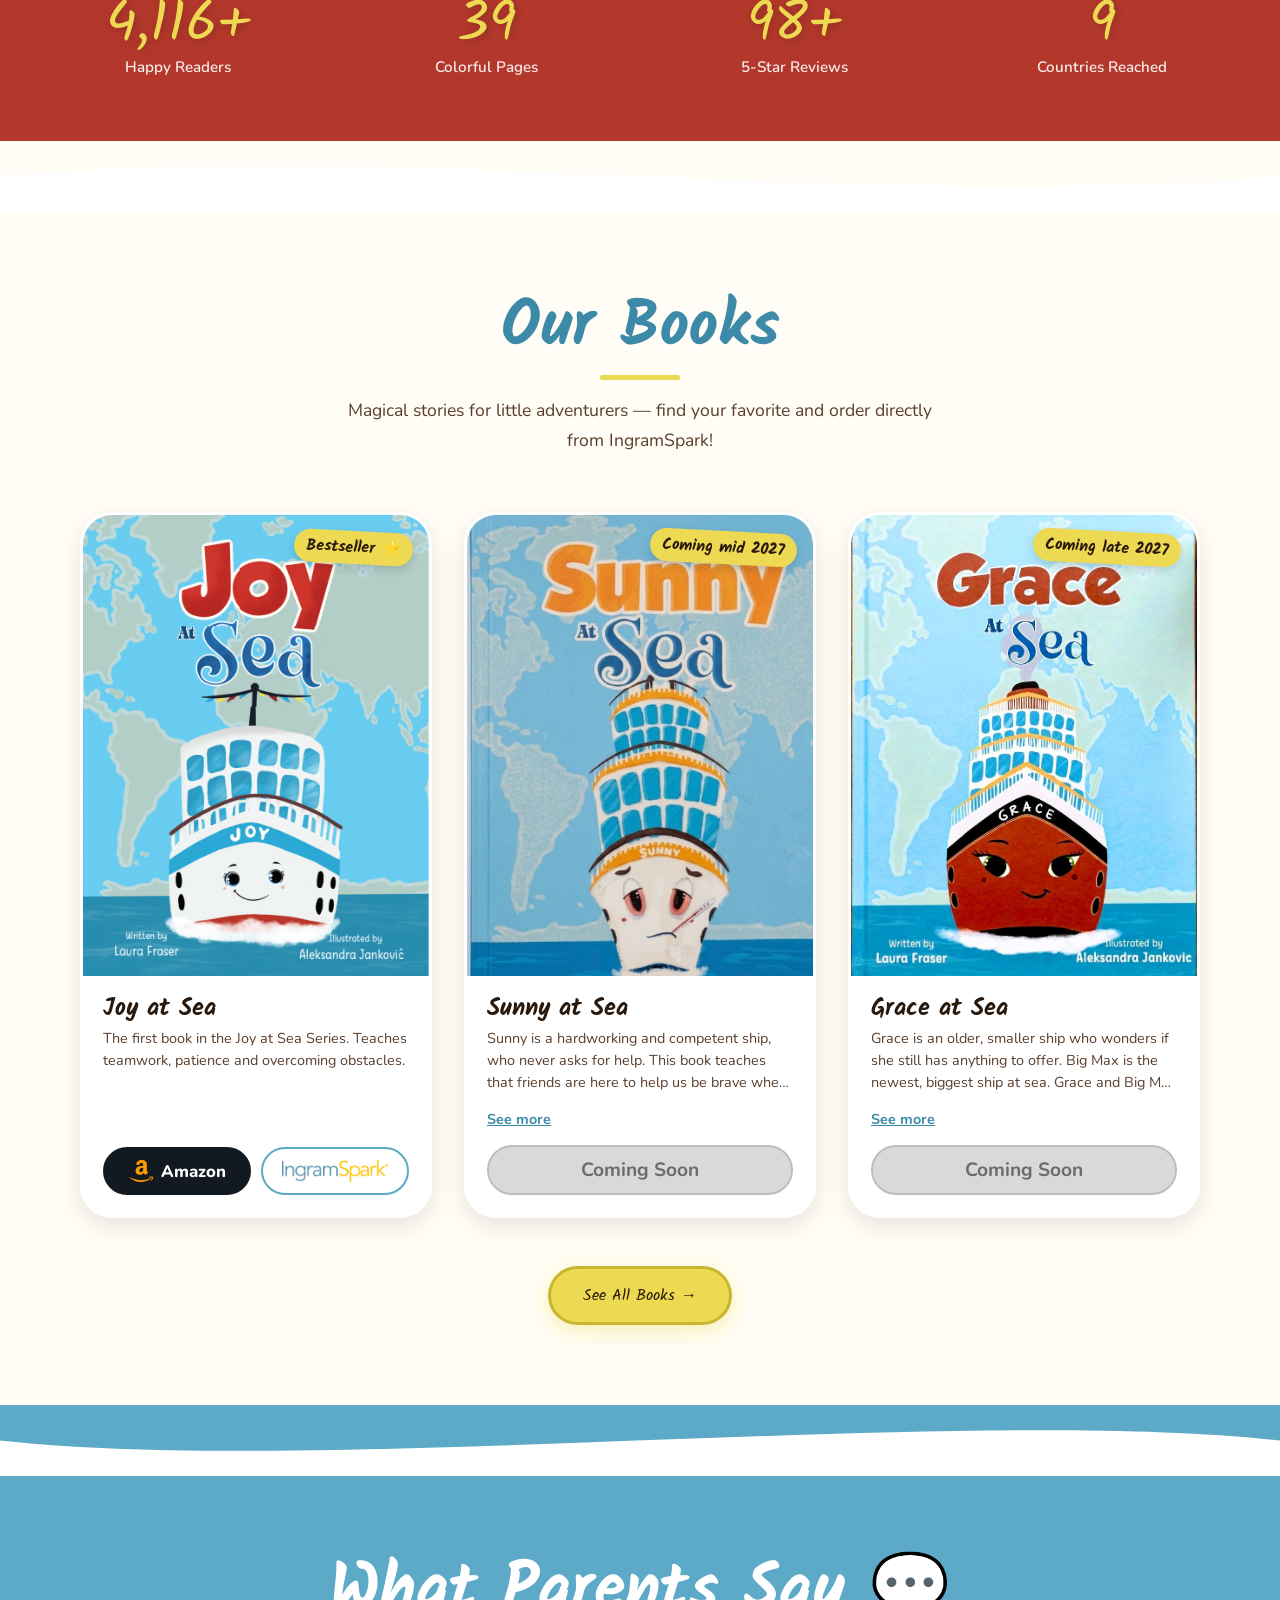
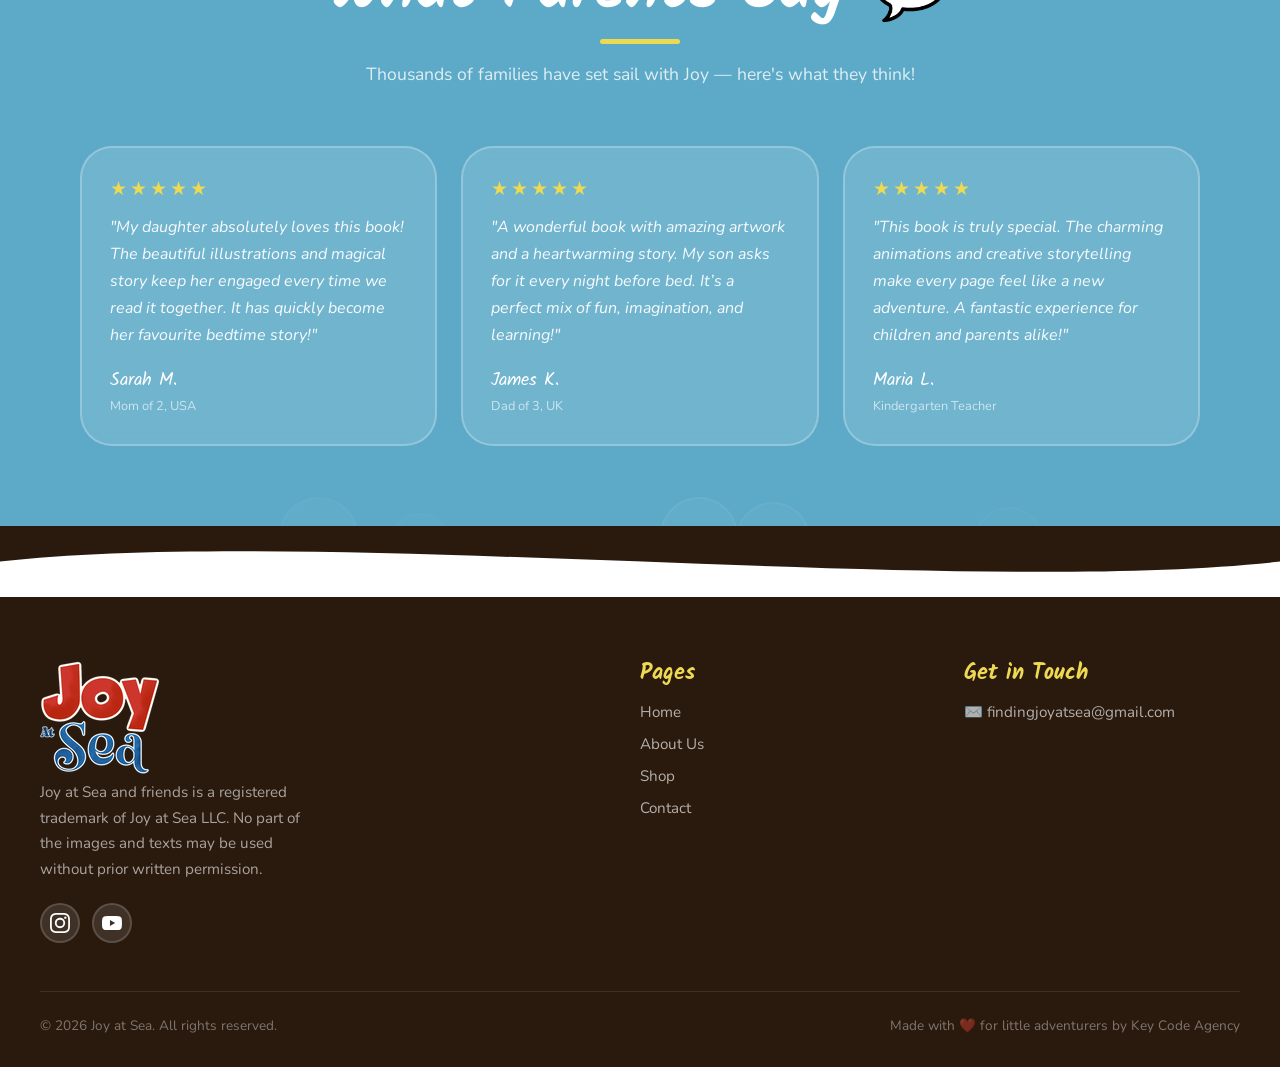
==== commit 104d969e: "Store buttons, podcasts, footer icons, folder-based clean URLs - Spread hero stickers into separate " ====
--- a/index.html
+++ b/index.html
@@ -8,7 +8,7 @@
 			name="description"
 			content="Joy at Sea – A magical animated children's book full of adventure, wonder, and ocean fun!"
 		/>
-		<link rel="stylesheet" href="css/style.css" />
+		<link rel="stylesheet" href="css/style.css?v=5" />
 		<!-- Favicon emoji -->
 		<link
 			rel="icon"
@@ -27,10 +27,10 @@
 			</button>
 			<ul class="nav-links">
 				<li><a href="#about" class="active">About</a></li>
-				<li><a href="shop">Shop</a></li>
-				<li><a href="about">About Us</a></li>
+				<li><a href="shop/">Shop</a></li>
+				<li><a href="about/">About Us</a></li>
 				<li><a href="#contact">Contact</a></li>
-				<li><a href="shop" class="btn-nav">Order Now 🛒</a></li>
+				<li><a href="shop/" class="btn-nav">Order Now 🛒</a></li>
 			</ul>
 		</nav>
 
@@ -76,7 +76,7 @@
 					adventure!
 				</p>
 				<div class="hero-buttons">
-					<a href="shop" class="btn btn-primary">🛒 Order on IngramSpark</a>
+					<a href="shop/" class="btn btn-primary">🛒 Order on IngramSpark</a>
 					<a href="#about" class="btn btn-outline">Discover More ↓</a>
 				</div>
 			</div>
@@ -127,7 +127,7 @@
 						</p>
 
 						<h2>New characters to fall in love with</h2>
-						<a href="shop" class="btn btn-primary" style="margin-top: 12px"
+						<a href="shop/" class="btn btn-primary" style="margin-top: 12px"
 							>Get Your Copy 🛒</a
 						>
 					</div>
@@ -198,21 +198,45 @@
 								patience and overcoming obstacles.
 							</p>
 							<div class="product-footer">
-								<span class="product-price">$24.99</span>
-								<a
-									href="https://shop.ingramspark.com/b/084?params=sQqWZgiI7M3MGwggZtmiuGdicFNL2VbLKhiHYtYXyLu&utm_source=ig&utm_medium=social&utm_content=link_in_bio&fbclid=PAZnRzaAS8pf1wZG9mAmV4dG4DYWVtAjExAHNydGMGYXBwX2lkDzEyNDAyNDU3NDI4NzQxNAABp8N5HvCpZ3BHooE8qTthQGfboJasi7maFwN2JS-lAzaxJG_0or3SMO8UllYd_aem_HT1iLD550cazXNlybi0LeQ"
-									target="_blank"
-									rel="noopener"
-									class="btn-order"
-									>🛒 Order now</a
-								>
+								<div class="store-buttons">
+									<a
+										href="https://www.amazon.es/Joy-at-Sea-Laura-Fraser/dp/B0H318L989"
+										target="_blank"
+										rel="noopener"
+										class="btn-store btn-store-amazon"
+										aria-label="Order Joy at Sea on Amazon"
+									>
+										<svg
+											viewBox="0 0 24 24"
+											aria-hidden="true"
+											xmlns="http://www.w3.org/2000/svg"
+										>
+											<path
+												d="M.045 18.02c.072-.116.187-.124.348-.022 3.636 2.11 7.594 3.166 11.87 3.166 2.852 0 5.668-.533 8.447-1.595l.315-.14c.138-.06.234-.1.293-.13.226-.088.39-.046.525.13.12.174.09.336-.12.48-.256.19-.6.41-1.006.654-1.244.743-2.64 1.316-4.185 1.726a17.617 17.617 0 01-10.951-.577 17.88 17.88 0 01-5.43-3.35c-.1-.074-.151-.15-.151-.22 0-.047.021-.09.051-.13zm6.565-6.218c0-1.005.247-1.863.743-2.577.495-.71 1.17-1.25 2.04-1.615.796-.335 1.756-.575 2.912-.72.39-.046 1.033-.103 1.92-.174v-.37c0-.93-.105-1.558-.3-1.875-.302-.43-.78-.65-1.44-.65h-.182c-.48.046-.896.196-1.246.46-.35.27-.575.63-.675 1.096-.06.3-.206.465-.435.51l-2.52-.315c-.248-.06-.372-.18-.372-.39 0-.046.007-.09.022-.15.247-1.29.855-2.25 1.82-2.88.976-.616 2.1-.975 3.39-1.05h.54c1.65 0 2.957.434 3.888 1.29.135.15.27.3.405.48.12.165.224.314.283.45.075.134.15.33.195.57.06.254.105.42.135.51.03.104.062.3.076.615.01.313.02.493.02.553v5.28c0 .376.06.72.165 1.036.105.313.21.54.315.674l.51.674c.09.136.136.256.136.36 0 .12-.06.226-.18.314-1.2 1.05-1.86 1.62-1.963 1.71-.165.135-.375.15-.63.045a6.062 6.062 0 01-.526-.496l-.31-.347a9.391 9.391 0 01-.317-.42l-.3-.435c-.81.886-1.603 1.44-2.4 1.665-.494.15-1.093.227-1.83.227-1.11 0-2.04-.343-2.76-1.034-.72-.69-1.08-1.665-1.08-2.94l-.05-.076zm3.753-.438c0 .566.14 1.02.425 1.364.285.34.675.512 1.155.512.045 0 .106-.007.195-.02.09-.016.134-.023.166-.023.614-.16 1.08-.553 1.424-1.178.165-.28.285-.58.36-.91.09-.32.12-.59.135-.8.015-.195.015-.54.015-1.005v-.54c-.84 0-1.484.06-1.92.18-1.275.36-1.92 1.17-1.92 2.43l-.035-.02zm9.162 7.027c.03-.06.075-.11.132-.17.362-.243.714-.41 1.05-.5a8.094 8.094 0 011.612-.24c.14-.012.28 0 .41.03.65.06 1.05.168 1.172.33.063.09.099.228.099.39v.15c0 .51-.149 1.11-.424 1.8-.278.69-.664 1.248-1.156 1.68-.073.06-.14.09-.197.09-.03 0-.06 0-.09-.012-.09-.044-.107-.12-.064-.24.54-1.26.806-2.143.806-2.64 0-.15-.03-.27-.087-.344-.145-.166-.55-.257-1.224-.257-.243 0-.533.016-.87.046-.363.045-.7.09-1 .135-.09 0-.148-.014-.18-.044-.03-.03-.036-.047-.02-.077 0-.017.006-.03.02-.063v-.06z"
+											/>
+										</svg>
+										<span>Amazon</span>
+									</a>
+									<a
+										href="https://shop.ingramspark.com/b/084?params=sQqWZgiI7M3MGwggZtmiuGdicFNL2VbLKhiHYtYXyLu&utm_source=ig&utm_medium=social&utm_content=link_in_bio&fbclid=PAZnRzaAS8pf1wZG9mAmV4dG4DYWVtAjExAHNydGMGYXBwX2lkDzEyNDAyNDU3NDI4NzQxNAABp8N5HvCpZ3BHooE8qTthQGfboJasi7maFwN2JS-lAzaxJG_0or3SMO8UllYd_aem_HT1iLD550cazXNlybi0LeQ"
+										target="_blank"
+										rel="noopener"
+										class="btn-store btn-store-ingram"
+										aria-label="Order Joy at Sea on IngramSpark"
+									>
+										<img
+											src="{css,js,images}/photos/ingramspark-logo.png"
+											alt="IngramSpark"
+										/>
+									</a>
+								</div>
 							</div>
 						</div>
 					</div>
 
 					<!-- PRODUCT 2 -->
 					<div class="product-card reveal">
-						<div class="product-badge">Coming in late 2026</div>
+						<div class="product-badge">Coming mid 2027</div>
 						<div
 							class="product-img-placeholder"
 							style="background: linear-gradient(135deg, var(--red), #8f2c21)"
@@ -232,21 +256,14 @@
 							</p>
 							<button class="see-more-btn">See more</button>
 							<div class="product-footer">
-								<span class="product-price">$11.99</span>
-								<a
-									href="YOUR_IngramSpark_LINK_HERE"
-									target="_blank"
-									rel="noopener"
-									class="btn-order"
-									>🛒 Order now</a
-								>
+								<span class="btn-order btn-coming-soon" aria-disabled="true">Coming Soon</span>
 							</div>
 						</div>
 					</div>
 
 					<!-- PRODUCT 3 -->
 					<div class="product-card reveal">
-						<div class="product-badge">Coming early 2027</div>
+						<div class="product-badge">Coming late 2027</div>
 						<div class="product-img-placeholder">
 							<img
 								class="product-img"
@@ -265,21 +282,14 @@
 							</p>
 							<button class="see-more-btn">See more</button>
 							<div class="product-footer">
-								<span class="product-price">$12.99</span>
-								<a
-									href="YOUR_IngramSpark_LINK_HERE"
-									target="_blank"
-									rel="noopener"
-									class="btn-order"
-									>🛒 Order now</a
-								>
+								<span class="btn-order btn-coming-soon" aria-disabled="true">Coming Soon</span>
 							</div>
 						</div>
 					</div>
 				</div>
 
 				<div style="text-align: center; margin-top: 48px" class="reveal">
-					<a href="shop" class="btn btn-secondary">See All Books →</a>
+					<a href="shop/" class="btn btn-secondary">See All Books →</a>
 				</div>
 			</div>
 		</section>
@@ -377,17 +387,24 @@
 							written permission.
 						</p>
 						<div class="social-links">
-							<link
+							<a
+								href="https://www.instagram.com/findingjoyatsea?igsh=amozOWJlbXJ4OW0w"
+								target="_blank"
+								rel="noopener"
 								class="social-link"
-								rel="stylesheet"
-								href="https://www.instagram.com/findingjoyatsea?igsh=amozOWJlbXJ4OW0w"
-							/>
-
-							<link
+								aria-label="Instagram"
+							>
+								<svg viewBox="0 0 24 24" aria-hidden="true"><path d="M7.0301.084c-1.2768.0602-2.1487.264-2.911.5634-.7888.3075-1.4575.72-2.1228 1.3877-.6652.6677-1.075 1.3368-1.3802 2.127-.2954.7638-.4956 1.6365-.552 2.914-.0564 1.2775-.0689 1.6882-.0626 4.947.0062 3.2586.0206 3.6671.0825 4.9473.061 1.2765.264 2.1482.5635 2.9107.308.7889.72 1.4573 1.388 2.1228.6679.6655 1.3365 1.0743 2.1285 1.38.7632.295 1.6361.4961 2.9134.552 1.2773.056 1.6884.069 4.9462.0627 3.2578-.0062 3.668-.0207 4.9478-.0814 1.28-.0607 2.147-.2652 2.9098-.5633.7889-.3086 1.4578-.72 2.1228-1.3881.665-.6682 1.0745-1.3378 1.3795-2.1284.2957-.7632.4966-1.636.552-2.9124.056-1.2809.0692-1.6898.063-4.948-.0063-3.2583-.021-3.6668-.0817-4.9465-.0607-1.2797-.264-2.1487-.5633-2.9117-.3084-.7889-.72-1.4568-1.3876-2.1228C21.2982 1.33 20.628.9208 19.8378.6165 19.074.321 18.2017.1197 16.9244.0645 15.6471.0093 15.236-.005 11.977.0014 8.718.0076 8.31.0215 7.0301.0839m.1402 21.6932c-1.17-.0509-1.8053-.2453-2.2287-.408-.5606-.216-.96-.4771-1.3819-.895-.422-.4178-.6811-.8186-.9-1.378-.1644-.4234-.3624-1.058-.4171-2.228-.0595-1.2645-.072-1.6442-.079-4.848-.007-3.2037.0053-3.583.0607-4.848.05-1.169.2456-1.805.408-2.2282.216-.5613.4762-.96.895-1.3816.4188-.4217.8184-.6814 1.3783-.9003.423-.1651 1.0575-.3614 2.227-.4171 1.2655-.06 1.6447-.072 4.848-.079 3.2033-.007 3.5835.005 4.8495.0608 1.169.0508 1.8053.2445 2.228.408.5608.216.96.4754 1.3816.895.4217.4194.6816.8176.9005 1.3787.1653.4217.3617 1.056.4169 2.2263.0602 1.2655.0739 1.645.0796 4.848.0058 3.203-.0055 3.5834-.061 4.848-.051 1.17-.245 1.8055-.408 2.2294-.216.5604-.4763.96-.8954 1.3814-.419.4215-.8181.6811-1.3783.9-.4224.1649-1.0577.3617-2.2262.4174-1.2656.0595-1.6448.072-4.8493.079-3.2045.007-3.5825-.006-4.848-.0608M16.953 5.5864A1.44 1.44 0 1 0 18.39 4.144a1.44 1.44 0 0 0-1.437 1.4424M5.8385 12.012c.0067 3.4032 2.7706 6.1557 6.173 6.1493 3.4026-.0065 6.157-2.7701 6.1506-6.1733-.0065-3.4032-2.771-6.1565-6.174-6.1498-3.403.0067-6.156 2.771-6.1496 6.1738M8 12.0077a4 4 0 1 1 4.008 3.9921A3.9996 3.9996 0 0 1 8 12.0077" /></svg>
+							</a>
+							<a
+								href="https://youtube.com/@findingjoyatsea?si=bPf1r65Qc0wdUSL6"
+								target="_blank"
+								rel="noopener"
 								class="social-link"
-								rel="stylesheet"
-								href="https://youtube.com/@findingjoyatsea?si=bPf1r65Qc0wdUSL6"
-							/>
+								aria-label="YouTube"
+							>
+								<svg viewBox="0 0 24 24" aria-hidden="true"><path d="M23.498 6.186a3.016 3.016 0 0 0-2.122-2.136C19.505 3.545 12 3.545 12 3.545s-7.505 0-9.377.505A3.017 3.017 0 0 0 .502 6.186C0 8.07 0 12 0 12s0 3.93.502 5.814a3.016 3.016 0 0 0 2.122 2.136c1.871.505 9.376.505 9.376.505s7.505 0 9.377-.505a3.015 3.015 0 0 0 2.122-2.136C24 15.93 24 12 24 12s0-3.93-.502-5.814zM9.545 15.568V8.432L15.818 12l-6.273 3.568z" /></svg>
+							</a>
 						</div>
 					</div>
 
@@ -395,8 +412,8 @@
 						<h4>Pages</h4>
 						<ul>
 							<li><a href="./">Home</a></li>
-							<li><a href="about">About Us</a></li>
-							<li><a href="shop">Shop</a></li>
+							<li><a href="about/">About Us</a></li>
+							<li><a href="shop/">Shop</a></li>
 							<li><a href="#contact">Contact</a></li>
 						</ul>
 					</div>
--- a/css/style.css
+++ b/css/style.css
@@ -278,71 +278,53 @@
 
 .float-el {
 	position: absolute;
-	font-size: 2.5rem;
+	width: auto;
+	height: auto;
+	max-width: 90px;
+	max-height: 100px;
 	animation: floatAround 6s ease-in-out infinite;
 	filter: drop-shadow(0 4px 8px rgba(0, 0, 0, 0.2));
 }
 
-.float-el:nth-child(1) {
-	top: 15%;
-	left: 8%;
-	animation-delay: 0s;
-	font-size: 3rem;
-}
-.float-el:nth-child(2) {
-	top: 20%;
-	right: 10%;
-	animation-delay: 1s;
-	font-size: 2rem;
-}
-.float-el:nth-child(3) {
-	bottom: 30%;
-	left: 5%;
-	animation-delay: 2s;
-	font-size: 2.2rem;
-}
-.float-el:nth-child(4) {
-	bottom: 20%;
-	right: 8%;
-	animation-delay: 0.5s;
-	font-size: 3.5rem;
-}
-.float-el:nth-child(5) {
-	top: 50%;
-	left: 3%;
-	animation-delay: 1.5s;
-	font-size: 1.8rem;
-}
-.float-el:nth-child(6) {
-	top: 40%;
-	right: 4%;
-	animation-delay: 2.5s;
-	font-size: 2rem;
-}
-.float-el:nth-child(7) {
-	top: 28%;
-	left: 20%;
-	animation-delay: 3s;
-	animation-duration: 7s;
-}
-.float-el:nth-child(8) {
-	top: 30%;
-	right: 21%;
-	animation-delay: 0.8s;
-	animation-duration: 7.5s;
-}
-.float-el:nth-child(9) {
-	bottom: 10%;
-	left: 22%;
-	animation-delay: 1.8s;
-	animation-duration: 6.5s;
-}
-.float-el:nth-child(10) {
-	bottom: 8%;
-	right: 24%;
-	animation-delay: 3.5s;
-	animation-duration: 8s;
-}
+/* Animation timing – odd stickers on the left, even on the right */
+.float-el:nth-child(1) { animation-delay: 0s; }
+.float-el:nth-child(2) { animation-delay: 1s; }
+.float-el:nth-child(3) { animation-delay: 2s; }
+.float-el:nth-child(4) { animation-delay: 0.5s; }
+.float-el:nth-child(5) { animation-delay: 1.5s; }
+.float-el:nth-child(6) { animation-delay: 2.5s; }
+.float-el:nth-child(7) { animation-delay: 3s; animation-duration: 7s; }
+.float-el:nth-child(8) { animation-delay: 0.8s; animation-duration: 7.5s; }
+.float-el:nth-child(9) { animation-delay: 1.8s; animation-duration: 6.5s; }
+.float-el:nth-child(10) { animation-delay: 3.5s; animation-duration: 8s; }
+
+/* Sticker slots: 3 columns per side (2% / 11% / 20%), separate rows,
+   so no two stickers share the same spot. */
+
+/* Home hero (tall) – top row, middle row, bottom row */
+.hero .float-el:nth-child(1) { top: 16%; left: 2%; }
+.hero .float-el:nth-child(2) { top: 16%; right: 2%; }
+.hero .float-el:nth-child(3) { top: 16%; left: 20%; }
+.hero .float-el:nth-child(4) { top: 16%; right: 20%; }
+.hero .float-el:nth-child(5) { top: 44%; left: 11%; }
+.hero .float-el:nth-child(6) { top: 44%; right: 11%; }
+.hero .float-el:nth-child(7) { bottom: 8%; left: 2%; }
+.hero .float-el:nth-child(8) { bottom: 8%; right: 2%; }
+.hero .float-el:nth-child(9) { bottom: 8%; left: 20%; }
+.hero .float-el:nth-child(10) { bottom: 8%; right: 20%; }
+
+/* Shop / About page headers (short) – top row + zig-zag bottom row */
+.page-header .float-el { max-height: 90px; }
+.page-header .float-el:nth-child(1) { top: 36%; left: 2%; }
+.page-header .float-el:nth-child(2) { top: 36%; right: 2%; }
+.page-header .float-el:nth-child(3) { top: 36%; left: 20%; }
+.page-header .float-el:nth-child(4) { top: 36%; right: 20%; }
+.page-header .float-el:nth-child(5) { bottom: 6%; left: 6.5%; }
+.page-header .float-el:nth-child(6) { bottom: 6%; right: 6.5%; }
+.page-header .float-el:nth-child(7) { top: 36%; left: 11%; }
+.page-header .float-el:nth-child(8) { top: 36%; right: 11%; }
+.page-header .float-el:nth-child(9) { bottom: 6%; left: 15.5%; }
+.page-header .float-el:nth-child(10) { bottom: 6%; right: 15.5%; }
 
 @keyframes floatAround {
 	0%,
@@ -788,6 +770,23 @@
 	box-shadow: 0 8px 24px rgba(0, 0, 0, 0.1);
 	border: 3px solid transparent;
 	cursor: pointer;
+	/* stack image + info so price/buttons sit at the bottom of every card */
+	display: flex;
+	flex-direction: column;
+}
+
+.product-card .product-info {
+	flex: 1;
+	display: flex;
+	flex-direction: column;
+}
+
+.product-card .see-more-btn {
+	align-self: flex-start;
+}
+
+.product-card .product-footer {
+	margin-top: auto;
 }
 
 .product-card:hover {
@@ -954,6 +953,75 @@
 	transform: scale(1.05);
 }
 
+/* Unreleased products – looks like a button but can't be clicked */
+.btn-order.btn-coming-soon,
+.btn-order.btn-coming-soon:hover {
+	background: #d9d9d9;
+	color: #6b6b6b;
+	border-color: #bdbdbd;
+	cursor: not-allowed;
+	transform: none;
+	user-select: none;
+}
+
+.product-footer .btn-coming-soon {
+	flex: 1 1 100%;
+	justify-content: center;
+}
+
+/* Store buttons (Amazon / IngramSpark) */
+.store-buttons {
+	display: flex;
+	flex-wrap: wrap;
+	gap: 10px;
+	flex: 1 1 100%;
+}
+
+.btn-store {
+	flex: 1 1 130px;
+	display: inline-flex;
+	align-items: center;
+	justify-content: center;
+	gap: 8px;
+	height: 48px;
+	padding: 0 18px;
+	border-radius: 50px;
+	text-decoration: none;
+	font-family: "Nunito", sans-serif;
+	font-weight: 800;
+	font-size: 1.05rem;
+	transition: all 0.3s ease;
+}
+
+.btn-store:hover {
+	transform: translateY(-2px) scale(1.03);
+	box-shadow: 0 8px 18px rgba(0, 0, 0, 0.15);
+}
+
+.btn-store-amazon {
+	background: #131921;
+	color: #fff;
+	border: 2px solid #131921;
+}
+
+.btn-store-amazon svg {
+	width: 24px;
+	height: 24px;
+	fill: #ff9900;
+	flex-shrink: 0;
+}
+
+.btn-store-ingram {
+	background: #fff;
+	border: 2px solid var(--blue);
+}
+
+.btn-store-ingram img {
+	height: 22px;
+	width: auto;
+	display: block;
+}
+
 /* ===== TESTIMONIALS ===== */
 .testimonials {
 	position: relative;
@@ -1097,8 +1165,6 @@
 	height: 100%;
 	object-fit: cover;
 	display: block;
-	/* source photos have white padding around the porthole – zoom so it fills the circle */
-	transform: scale(1.6);
 }
 
 .team-card:hover .team-avatar {
@@ -1266,12 +1332,23 @@
 	border: 2px solid rgba(255, 255, 255, 0.15);
 }
 
+.social-link svg {
+	width: 20px;
+	height: 20px;
+	fill: var(--white);
+	transition: fill 0.3s ease;
+}
+
 .social-link:hover {
 	background: var(--yellow);
 	transform: translateY(-3px);
 	border-color: var(--yellow-dark);
 }
 
+.social-link:hover svg {
+	fill: var(--text-dark);
+}
+
 .footer-bottom {
 	border-top: 1px solid rgba(255, 255, 255, 0.1);
 	padding-top: 24px;
@@ -1289,7 +1366,7 @@
 
 /* ===== PAGE HEADER ===== */
 .page-header {
-	min-height: 45vh;
+	min-height: max(45vh, 400px);
 	display: flex;
 	align-items: center;
 	justify-content: center;
@@ -1436,6 +1513,11 @@
 	}
 	.footer-brand {
 		grid-column: 1 / -1;
+	}
+
+	/* not enough room for 3 sticker columns per side – show 6 */
+	.float-el:nth-child(n + 7) {
+		display: none;
 	}
 
 	/* tighter nav so all links fit on tablets */
@@ -1518,10 +1600,30 @@
 		padding: 100px 24px 60px;
 	}
 
-	/* keep mobile hero light: show only the first 6 stickers */
-	.float-el:nth-child(n + 7) {
-		display: none;
-	}
+	/* Mobile: 6 small stickers, 3 per side, staggered so they don't touch */
+	.float-el {
+		max-width: 56px;
+		max-height: 64px;
+	}
+	.page-header .float-el {
+		max-height: 64px;
+	}
+	.hero .float-el:nth-child(1),
+	.hero .float-el:nth-child(2) { top: 13%; bottom: auto; }
+	.hero .float-el:nth-child(3),
+	.hero .float-el:nth-child(4) { top: 45%; bottom: auto; }
+	.hero .float-el:nth-child(5),
+	.hero .float-el:nth-child(6) { top: auto; bottom: 5%; }
+	.page-header .float-el:nth-child(1),
+	.page-header .float-el:nth-child(2) { top: 28%; bottom: auto; }
+	.page-header .float-el:nth-child(3),
+	.page-header .float-el:nth-child(4) { top: auto; bottom: 4%; }
+	/* short page headers: only the 4 corner stickers, away from the title */
+	.page-header .float-el:nth-child(n + 5) { display: none; }
+	.hero .float-el:nth-child(odd),
+	.page-header .float-el:nth-child(odd) { left: 4%; right: auto; }
+	.hero .float-el:nth-child(even),
+	.page-header .float-el:nth-child(even) { right: 4%; left: auto; }
 }
 
 @media (max-width: 480px) {
